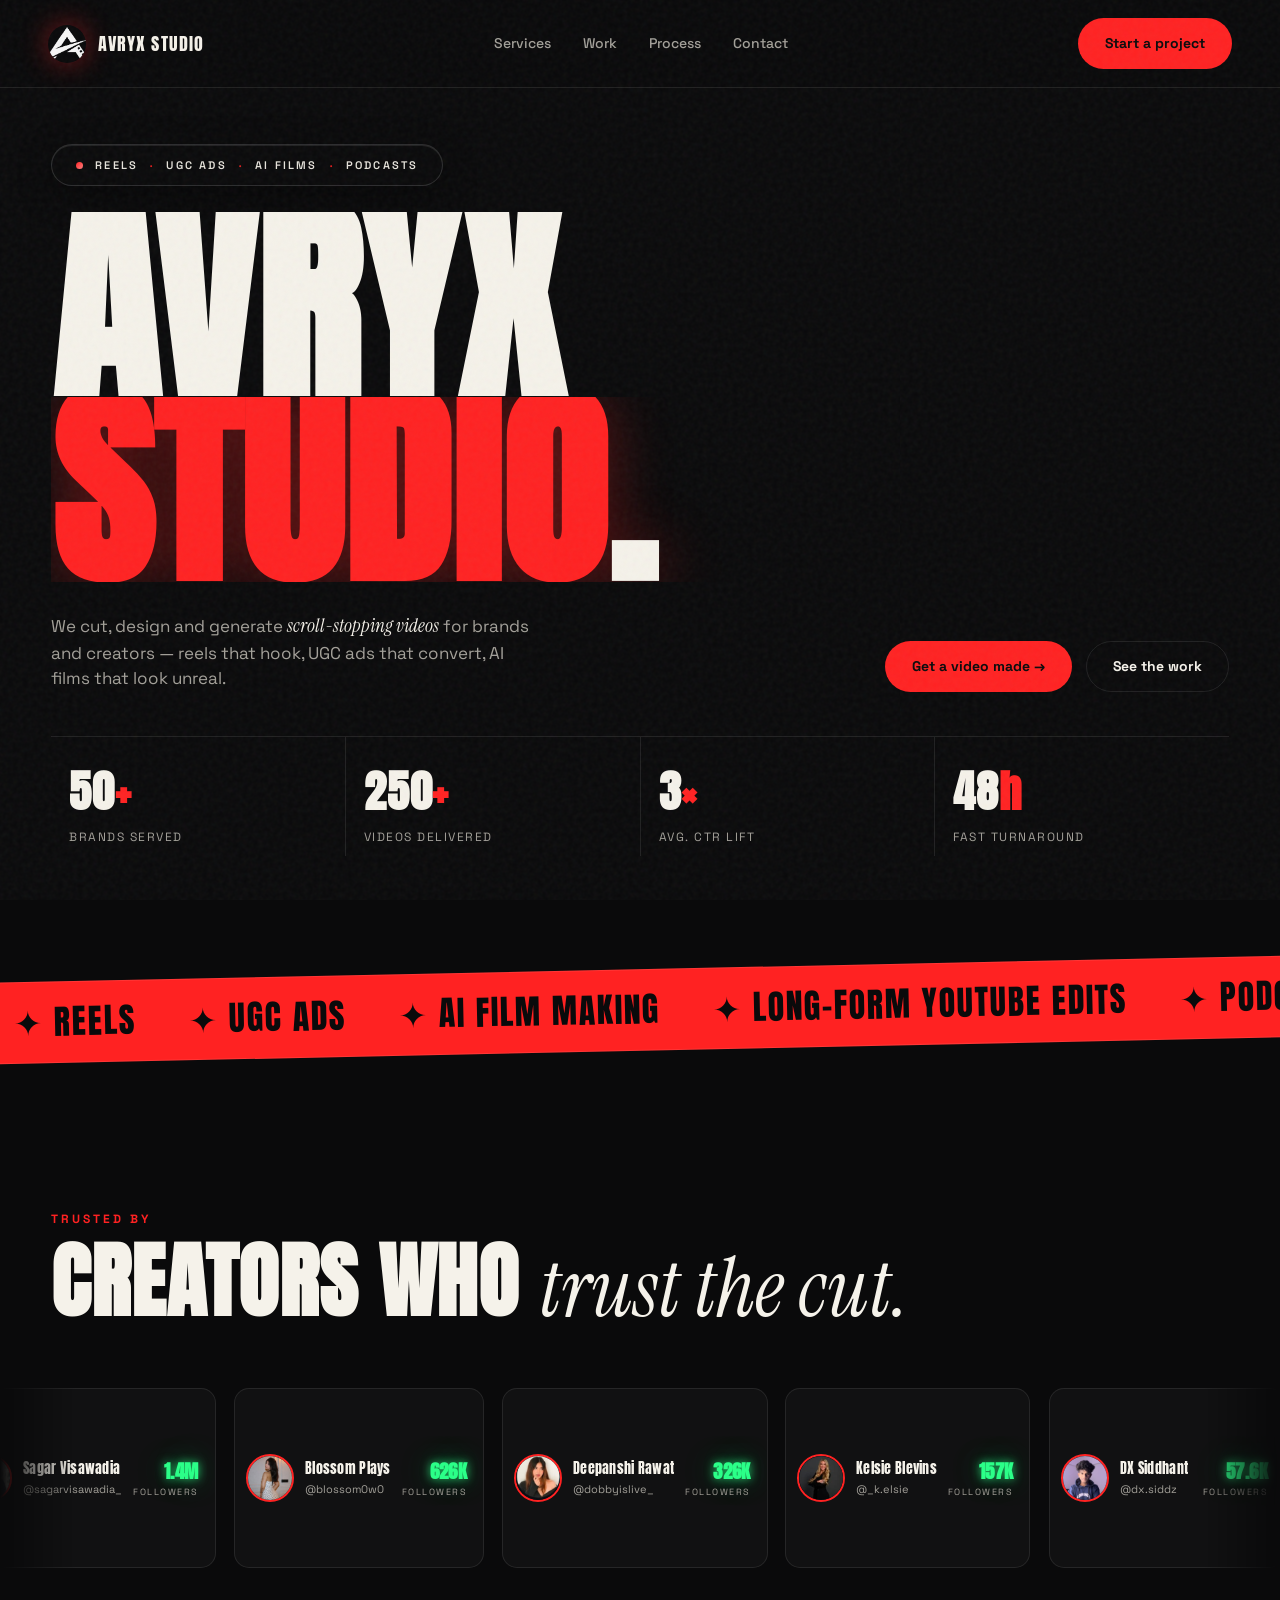
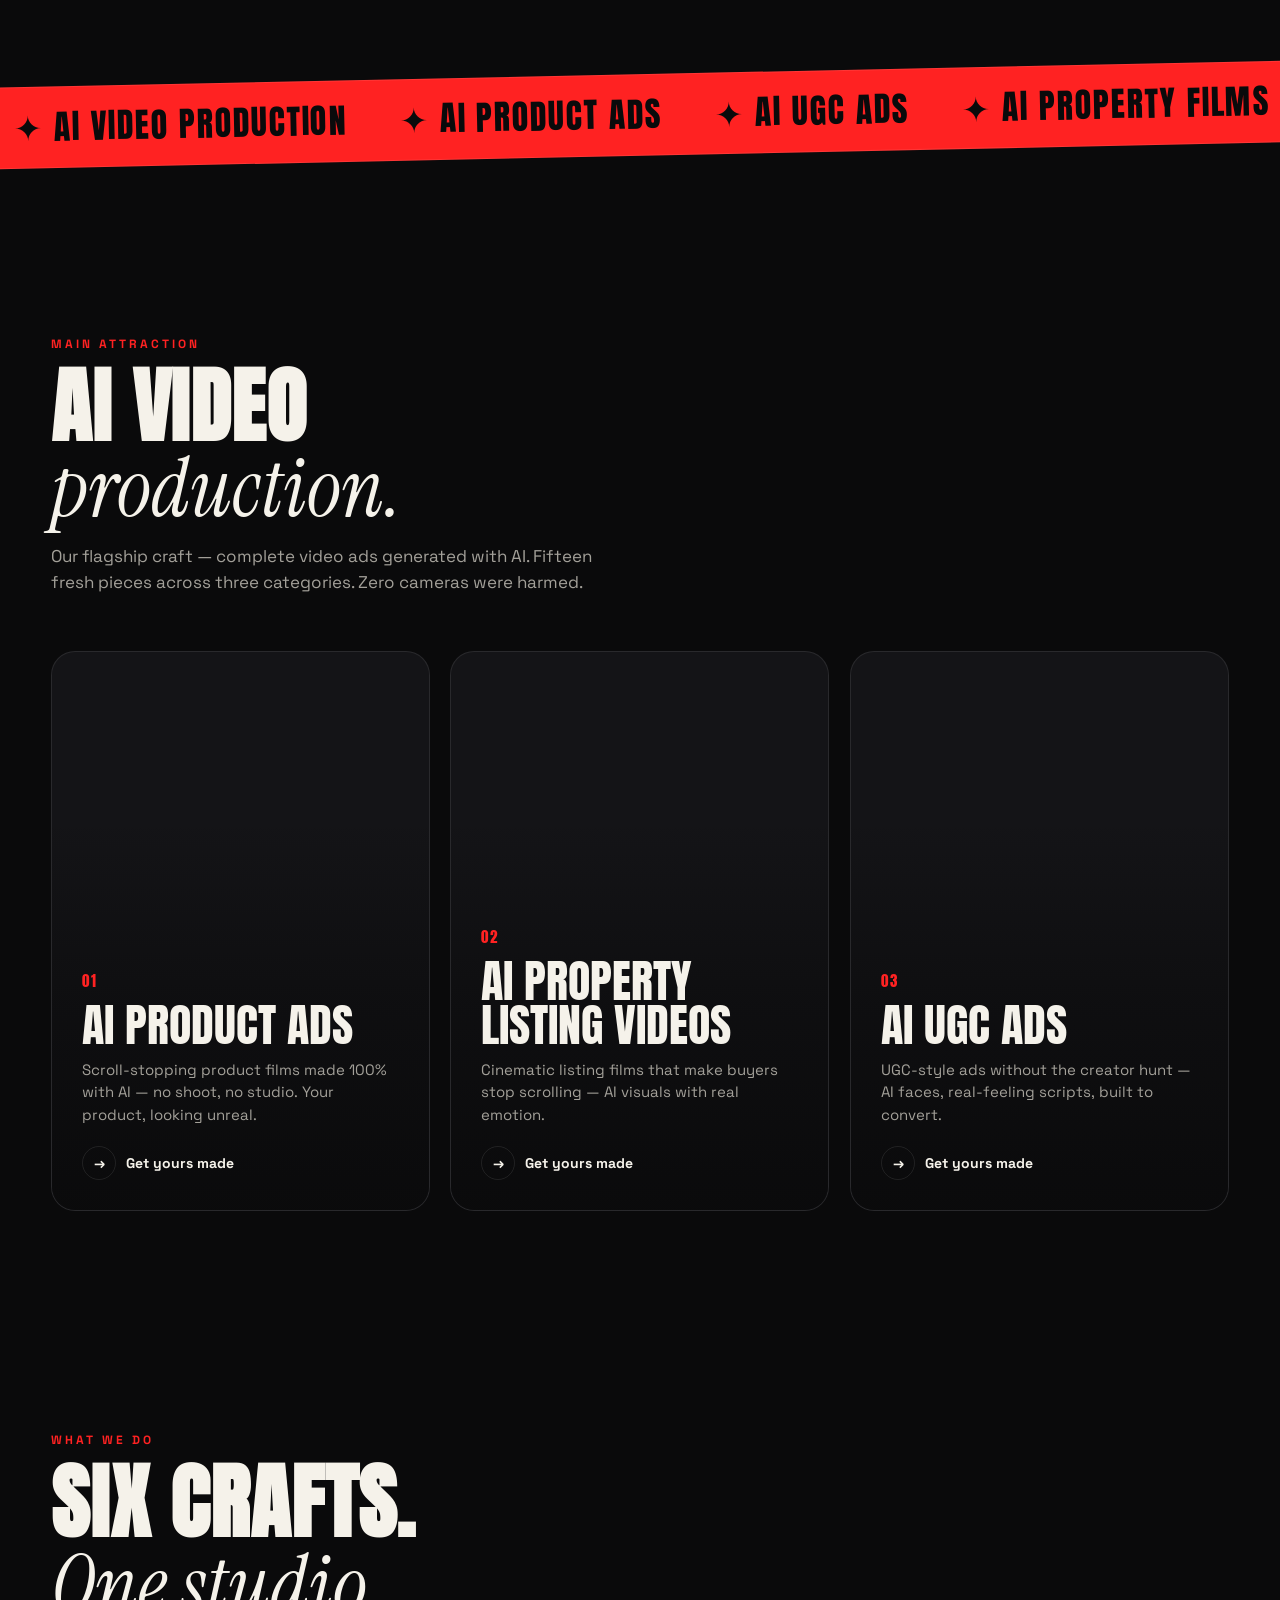
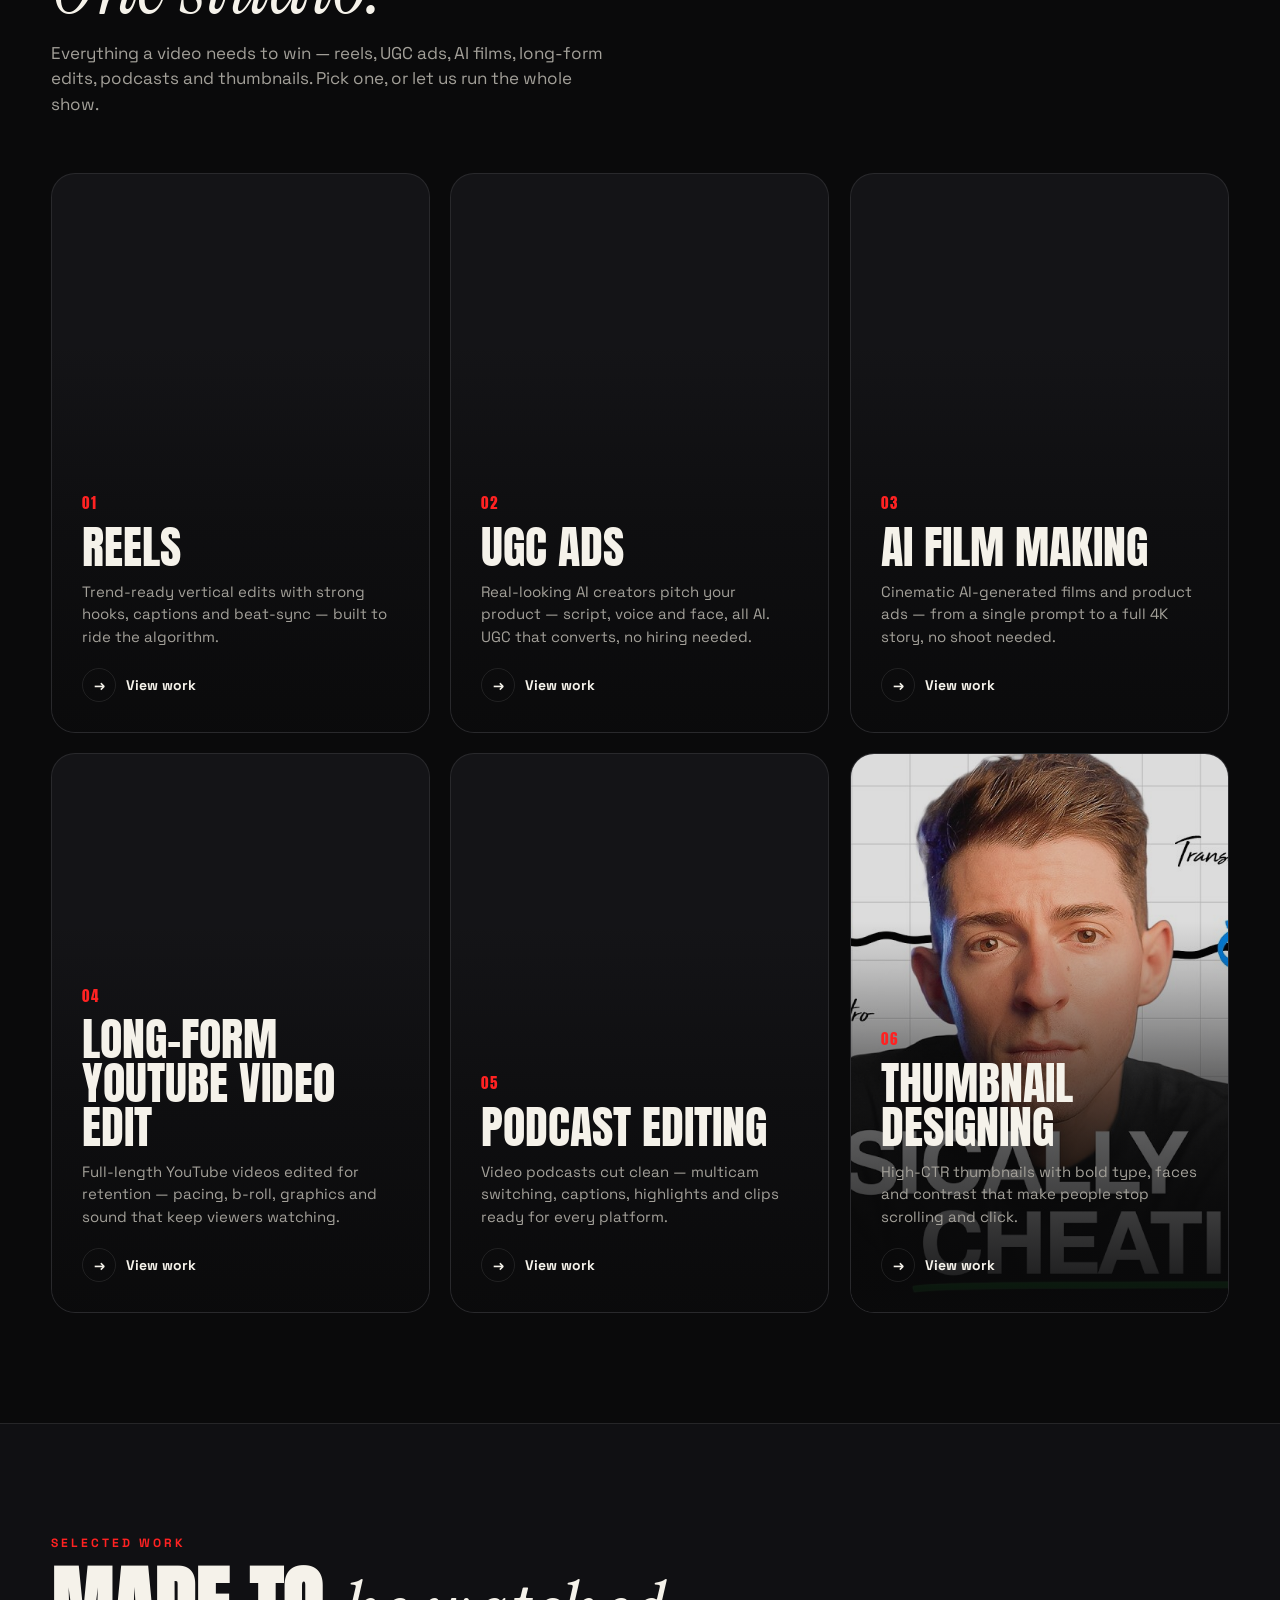
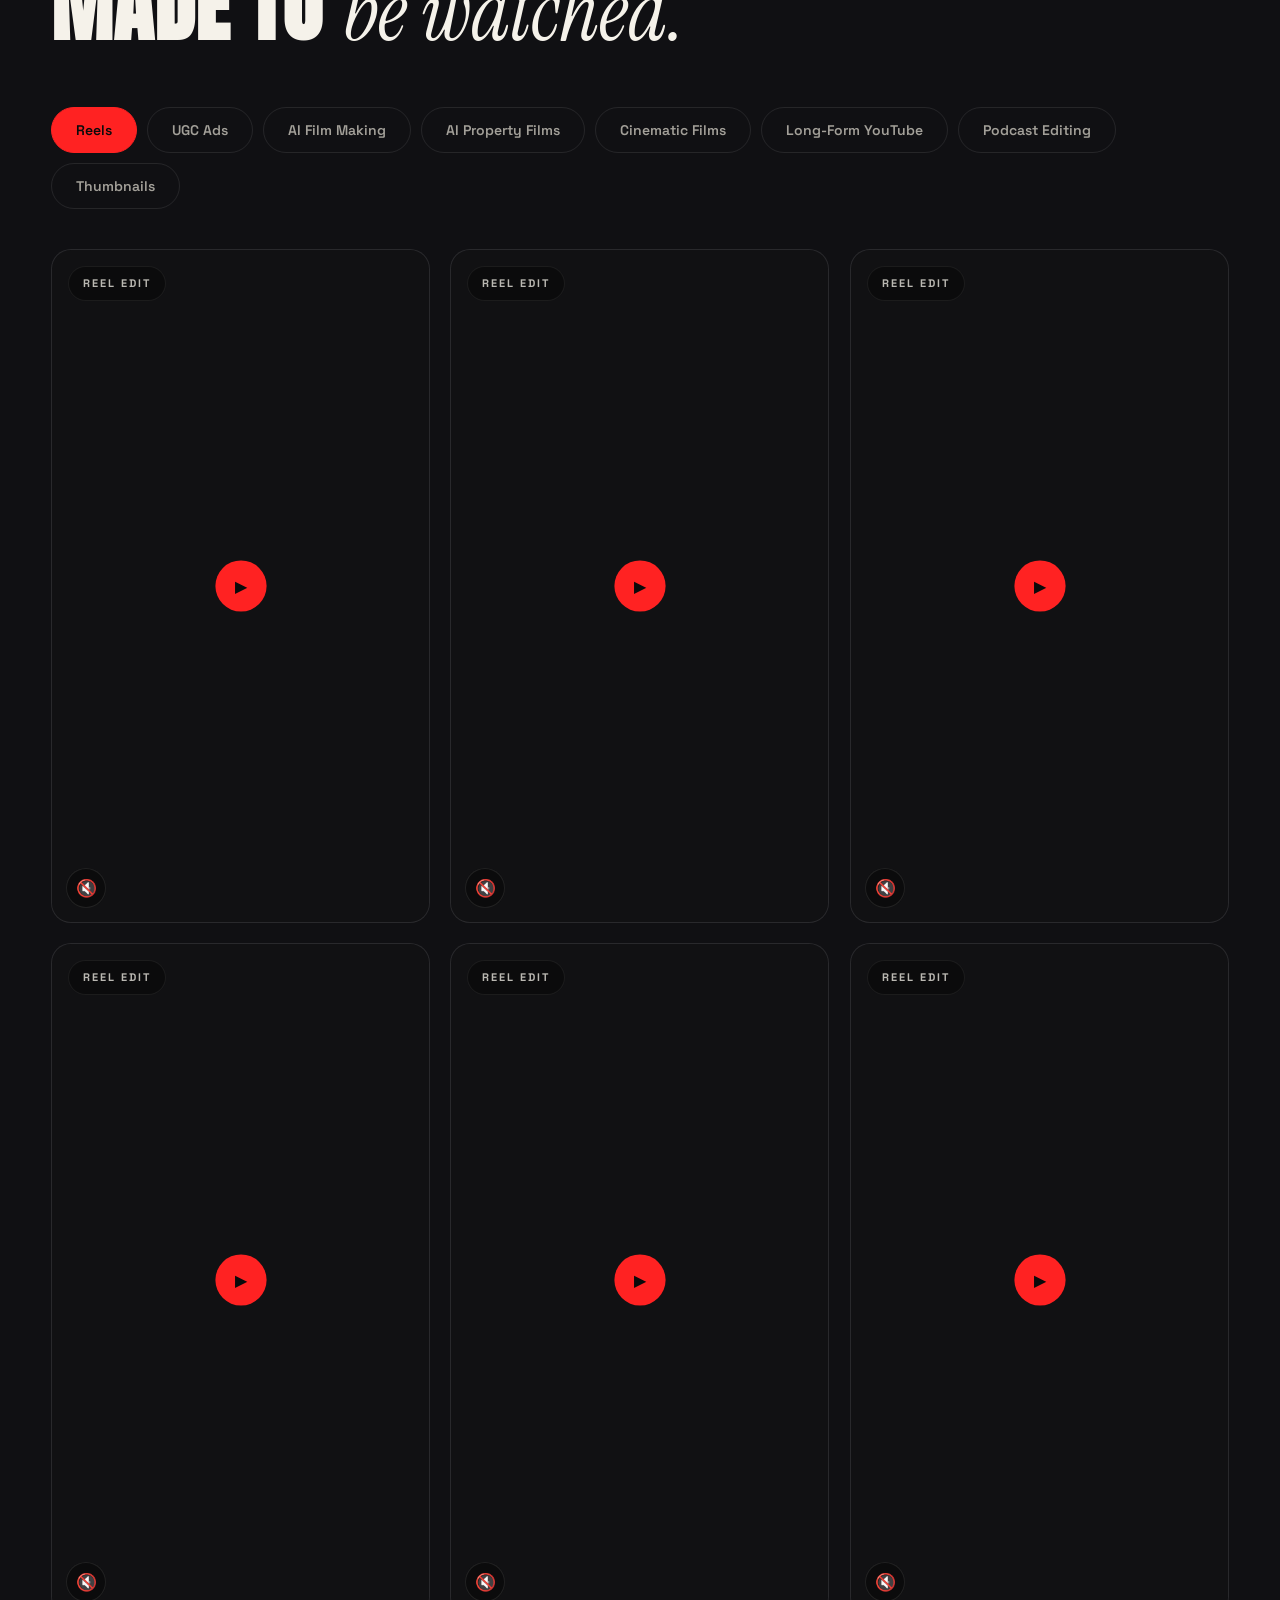
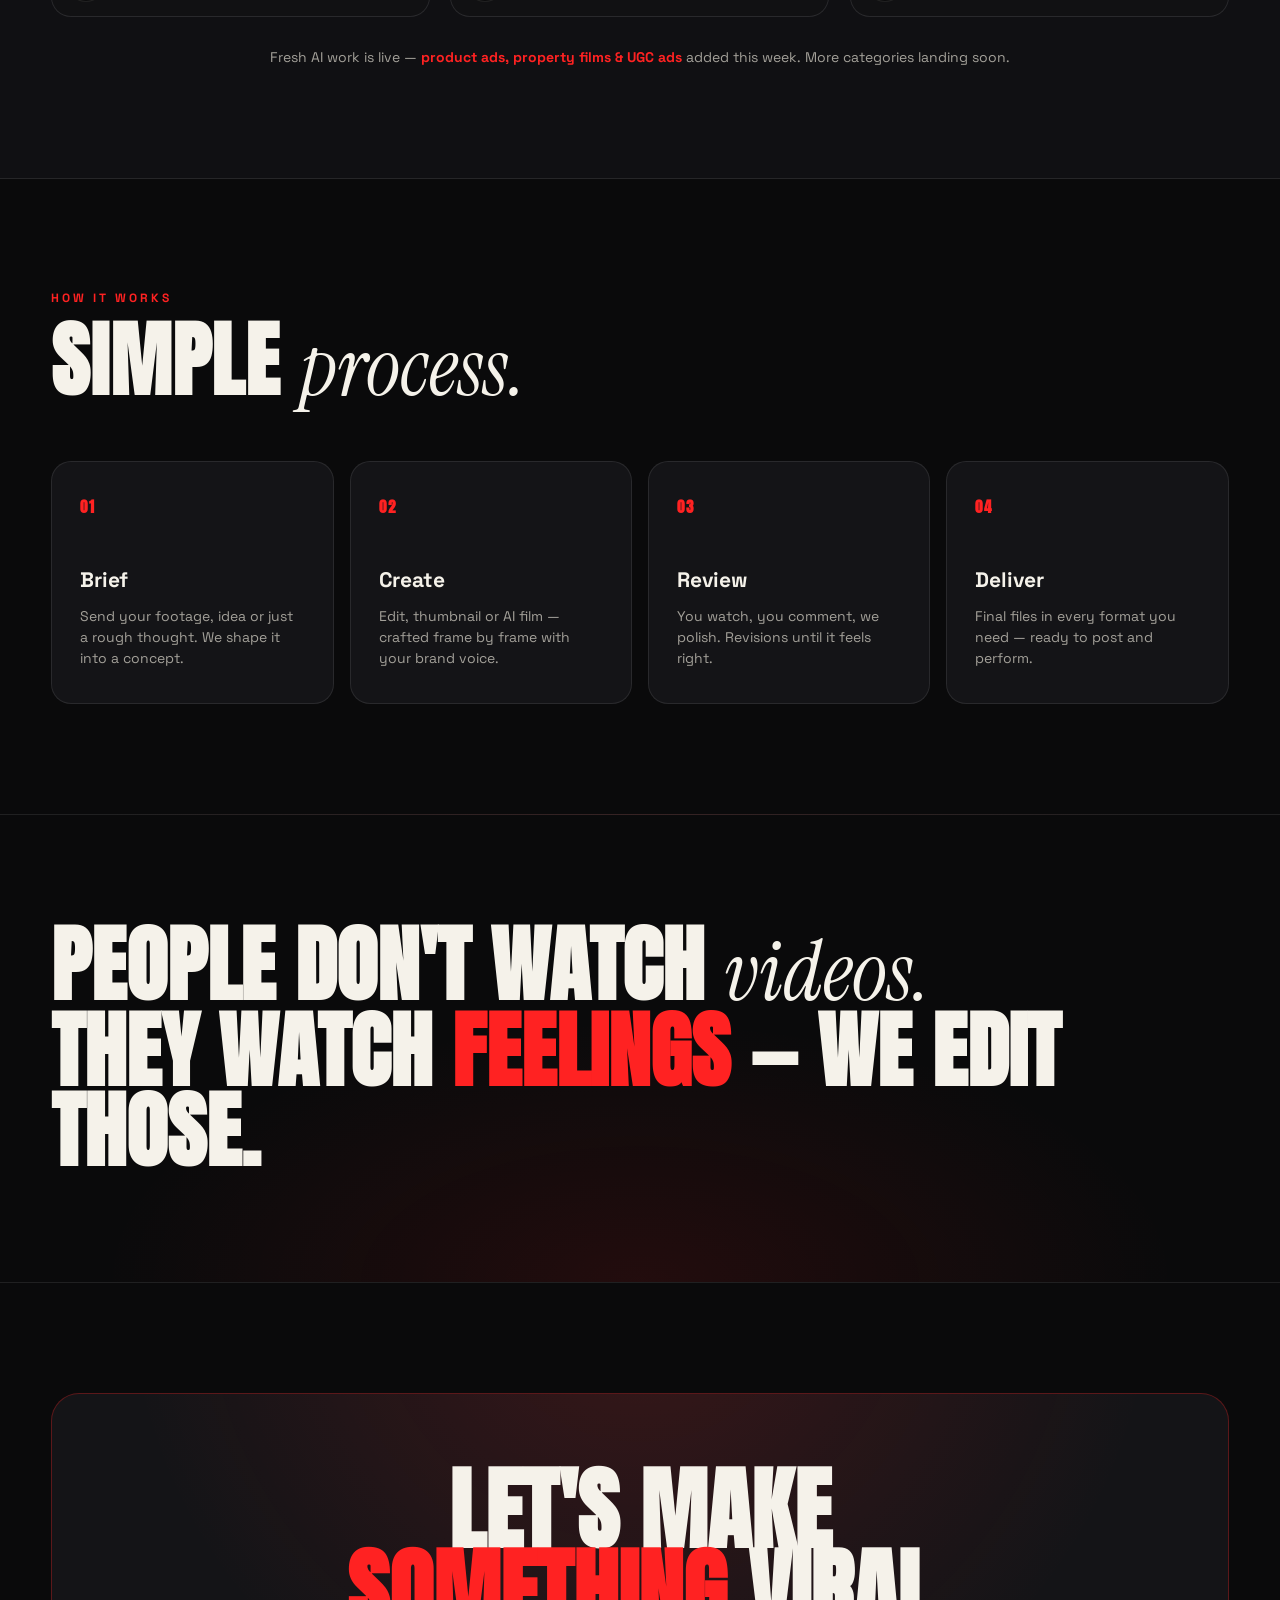
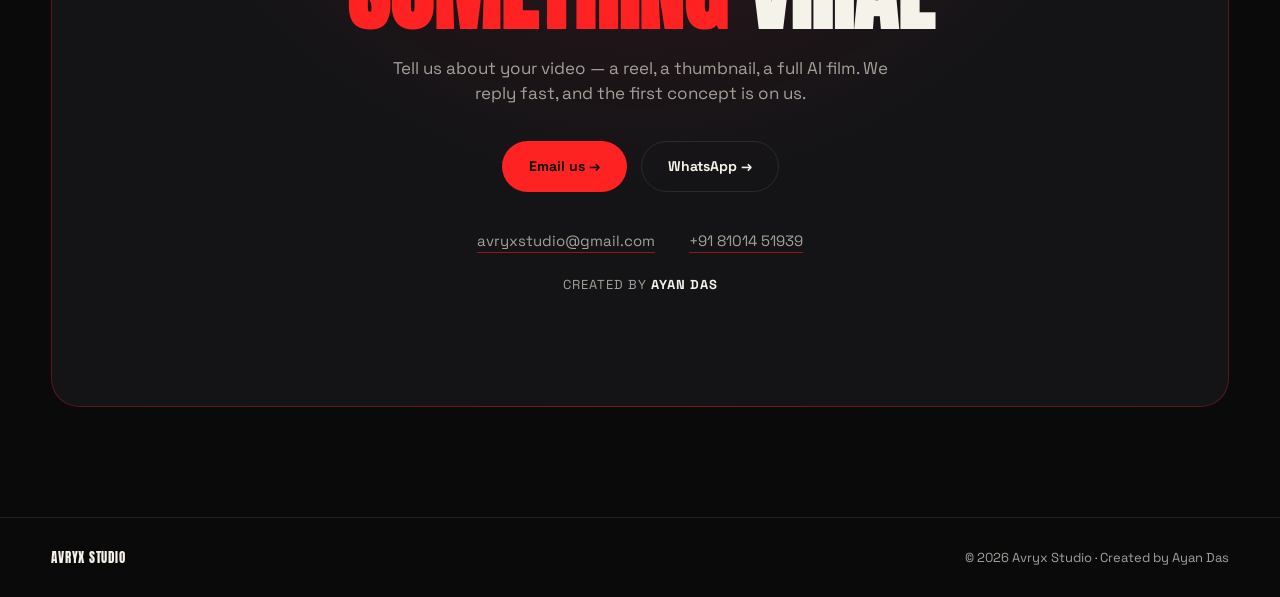
==== index.html @ 7a5a169d "3D Coverflow service cards (reversible)" ====
<!doctype html>
<html lang="en">
  <head>
    <meta charset="UTF-8" />
    <link rel="icon" type="image/png" href="logo.png" />
    <meta name="viewport" content="width=device-width, initial-scale=1.0" />
    <meta name="description" content="Avryx Studio — scroll-stopping video editing, high-CTR thumbnail design and cinematic AI filmmaking for brands and creators." />
    <title>Avryx Studio — Video Editing, Thumbnails & AI Films</title>
    <link rel="preconnect" href="https://fonts.googleapis.com" />
    <link rel="preconnect" href="https://fonts.gstatic.com" crossorigin />
    <link href="https://fonts.googleapis.com/css2?family=Anton&family=Instrument+Serif:ital@0;1&family=Space+Grotesk:wght@400;500;600;700&display=swap" rel="stylesheet" />
    <script type="module" crossorigin src="./assets/index-BJAaXyaM.js"></script>
    <link rel="stylesheet" crossorigin href="./assets/index-BLQlO_Hv.css">
  </head>
  <body>
    <div id="root"></div>
    <script src="./coverflow.js" defer></script>
  </body>
</html>
---- assets/index-BLQlO_Hv.css ----
:root{--bg:#0a0a0b;--bg2:#101013;--card:#141417;--line:#ffffff17;--text:#f5f2ea;--muted:#a3a099;--ember:#f22;--ember-soft:#ff222224;--font-display:"Anton",sans-serif;--font-serif:"Instrument Serif",serif;--font-body:"Space Grotesk",sans-serif}*{box-sizing:border-box;margin:0;padding:0}html{scroll-behavior:smooth}body{background:var(--bg);color:var(--text);font-family:var(--font-body);line-height:1.5;overflow-x:hidden}::selection{background:var(--ember);color:#0a0a0b}a{color:inherit;text-decoration:none}img,video{max-width:100%;display:block}.wrap{width:min(1280px,92%);margin:0 auto}body:after{content:"";pointer-events:none;z-index:200;opacity:.05;background-image:url("data:image/svg+xml,%3Csvg viewBox='0 0 200 200' xmlns='http://www.w3.org/2000/svg'%3E%3Cfilter id='n'%3E%3CfeTurbulence type='fractalNoise' baseFrequency='0.9' numOctaves='2'/%3E%3C/filter%3E%3Crect width='100%25' height='100%25' filter='url(%23n)'/%3E%3C/svg%3E");position:fixed;inset:0}.nav{z-index:100;-webkit-backdrop-filter:blur(18px);border-bottom:1px solid var(--line);background:#0a0a0b8c;justify-content:space-between;align-items:center;padding:18px min(4%,48px);display:flex;position:fixed;top:0;left:0;right:0}.brand{align-items:center;gap:12px;display:flex}.brand-mark{background:var(--ember);width:38px;height:38px;font-family:var(--font-display);color:#0a0a0b;border-radius:11px;place-items:center;font-size:22px;display:grid;box-shadow:0 0 28px #ff222273}.brand-name{font-family:var(--font-display);letter-spacing:.06em;font-size:18px}.brand-name span{color:var(--ember)}.nav-links{color:var(--muted);gap:32px;font-size:14px;font-weight:500;display:flex}.nav-links a{transition:color .25s;position:relative}.nav-links a:hover{color:var(--text)}.nav-links a:after{content:"";background:var(--ember);width:0;height:2px;transition:width .3s;position:absolute;bottom:-6px;left:0}.nav-links a:hover:after{width:100%}.btn{cursor:pointer;white-space:nowrap;border:1px solid #0000;border-radius:100px;align-items:center;gap:10px;padding:14px 26px;font-size:14px;font-weight:700;transition:transform .25s,box-shadow .25s,background .25s;display:inline-flex}.btn-solid{background:var(--ember);color:#0a0a0b}.btn-solid:hover{transform:translateY(-3px);box-shadow:0 14px 34px #f226}.btn-ghost{border-color:var(--line);color:var(--text)}.btn-ghost:hover{border-color:var(--ember);color:var(--ember);transform:translateY(-3px)}.hero{flex-direction:column;justify-content:flex-end;min-height:100svh;padding:120px 0 0;display:flex;position:relative;overflow:hidden}.hero-video{object-fit:cover;opacity:.5;filter:saturate(1.1)contrast(1.05);width:100%;height:100%;position:absolute;inset:0}.hero-shade{background:linear-gradient(180deg,#0a0a0b8c 0%,#0a0a0b40 40%,#0a0a0beb 88%,var(--bg) 100%);position:absolute;inset:0}.hero-inner{z-index:2;padding-bottom:44px;position:relative}.kicker{letter-spacing:2.2px;text-transform:uppercase;color:#f5f2eaf0;-webkit-backdrop-filter:blur(16px);background:#0c0c0e8c;border:1px solid #ffffff24;border-radius:100px;align-items:center;gap:12px;max-width:100%;margin-bottom:26px;padding:12px 24px;font-size:11px;font-weight:600;display:inline-flex;box-shadow:0 10px 34px #0006,inset 0 1px #ffffff17}.kicker .dot{background:linear-gradient(135deg,#f22,#ff8080);border-radius:50%;flex-shrink:0;width:7px;height:7px;animation:1.6s infinite pulse}.kicker i{color:var(--ember);opacity:.9;font-style:normal}@keyframes pulse{0%,to{box-shadow:0 0 #ff222280}50%{box-shadow:0 0 0 9px #f220}}.mega{font-family:var(--font-display);letter-spacing:.01em;text-transform:uppercase;line-height:.85}.mega .row{display:block;overflow:hidden}.mega .row span{animation:1s cubic-bezier(.2,.8,.2,1) both riseIn;display:inline-block}.mega .row:nth-child(2) span{animation-delay:.12s}.mega .row:nth-child(3) span{animation-delay:.24s}@keyframes riseIn{0%{transform:translateY(110%)rotate(2deg)}to{transform:translateY(0)rotate(0)}}.mega-avryx{font-size:clamp(88px,17vw,264px)}.mega-studio{color:var(--ember);-webkit-text-stroke:0;text-shadow:0 6px 60px #ff222259;font-size:clamp(88px,17vw,264px)}.mega-studio .fill{color:var(--text);-webkit-text-stroke:0}.hero-sub{flex-wrap:wrap;justify-content:space-between;align-items:flex-end;gap:26px;margin-top:30px;display:flex}.hero-sub p{max-width:480px;color:var(--muted);font-size:17px}.hero-sub p em{font-family:var(--font-serif);color:var(--text);font-size:19px;font-style:italic}.hero-cta{flex-wrap:wrap;gap:14px;display:flex}.hero-stats{border-top:1px solid var(--line);gap:0;margin-top:44px;display:flex}.hstat{border-right:1px solid var(--line);flex:1;padding:22px 18px 8px}.hstat:last-child{border-right:0}.hstat b{font-family:var(--font-display);letter-spacing:.02em;font-size:clamp(26px,3.4vw,44px);display:block}.hstat b i{color:var(--ember);font-style:normal}.hstat span{color:var(--muted);text-transform:uppercase;letter-spacing:1.5px;font-size:12px}.marquee{border-top:1px solid var(--line);border-bottom:1px solid var(--line);background:var(--ember);margin:70px 0;overflow:hidden;transform:rotate(-1.2deg)scale(1.02)}.marquee-track{gap:0;width:max-content;padding:14px 0;animation:22s linear infinite scrollX;display:flex}.marquee-track span{font-family:var(--font-display);color:#0a0a0b;letter-spacing:.05em;white-space:nowrap;text-transform:uppercase;padding:0 26px;font-size:clamp(20px,2.6vw,34px)}@keyframes scrollX{to{transform:translate(-50%)}}section{padding:110px 0}.sec-head{margin-bottom:56px}.sec-tag{letter-spacing:3px;text-transform:uppercase;color:var(--ember);margin-bottom:16px;font-size:12px;font-weight:700;display:block}.sec-title{font-family:var(--font-display);text-transform:uppercase;letter-spacing:.01em;font-size:clamp(44px,6.4vw,96px);line-height:.92}.sec-title .serif{font-family:var(--font-serif);text-transform:none;letter-spacing:0;font-style:italic;font-weight:400}.sec-desc{color:var(--muted);max-width:560px;margin-top:18px;font-size:17px}.reveal{opacity:0;transition:opacity .9s cubic-bezier(.2,.8,.2,1),transform .9s cubic-bezier(.2,.8,.2,1);transform:translateY(56px)}.reveal.in{opacity:1;transform:none}.reveal-d1{transition-delay:.1s}.reveal-d2{transition-delay:.2s}.reveal-d3{transition-delay:.3s}.cats{grid-template-columns:repeat(3,1fr);gap:20px;display:grid}.cat{background:var(--card);border:1px solid var(--line);cursor:pointer;min-height:560px;transform-style:preserve-3d;will-change:transform;border-radius:24px;flex-direction:column;justify-content:flex-end;transition:transform .5s cubic-bezier(.2,.8,.2,1),box-shadow .5s,border-color .5s;display:flex;position:relative;overflow:hidden}.cat:hover{border-color:#ff222280;box-shadow:0 34px 80px #0000008c}.cat-bg{position:absolute;inset:0;overflow:hidden}.cat-bg video{object-fit:cover;opacity:0;width:100%;height:100%;transition:opacity .6s,transform 1.4s cubic-bezier(.2,.8,.2,1);transform:scale(1.12)}.cat:hover .cat-bg video{opacity:.85;transform:scale(1)}.cat-art{transition:opacity .5s,transform .8s;position:absolute;inset:0}.cat:hover .cat-art{opacity:0;transform:scale(1.06)}.art-edit{background:radial-gradient(circle at 30% 20%,#ff222259,#0000 55%),repeating-linear-gradient(-45deg,#0000 0 34px,#ffffff0d 34px 36px),linear-gradient(160deg,#1b1b1f,#0d0d0f)}.art-edit:before{content:"REC";letter-spacing:2px;color:#ff5c5c;border:1px solid #ff5c5c80;border-radius:100px;padding:8px 14px;font-size:11px;font-weight:700;animation:1.4s infinite blink;position:absolute;top:26px;right:26px}@keyframes blink{50%{opacity:.25}}.art-edit:after{content:"";background:linear-gradient(90deg,var(--ember) 0 30%,#ffffff26 30% 100%);height:2px;position:absolute;bottom:120px;left:0;right:0}.art-thumb{background:radial-gradient(circle at 70% 80%,#ff22224d,#0000 55%),linear-gradient(200deg,#232326,#101012)}.art-thumb .mock{border:1px solid var(--line);background:linear-gradient(135deg,#2a2a30,#141416);border-radius:16px;padding:26px 22px;position:absolute;inset:34px 30px auto;overflow:hidden;transform:rotate(-2deg);box-shadow:0 20px 50px #00000080}.art-thumb .mock b{font-family:var(--font-display);text-transform:uppercase;font-size:30px;line-height:1;display:block}.art-thumb .mock b i{color:var(--ember);font-style:normal}.art-thumb .mock .ctr{letter-spacing:2px;color:var(--muted);margin-top:14px;font-size:11px}.art-thumb .mock .bar{background:#ffffff1a;border-radius:99px;height:8px;margin-top:8px;overflow:hidden}.art-thumb .mock .bar i{background:linear-gradient(90deg,var(--ember),#ff8080);border-radius:99px;width:0;height:100%;animation:3s ease-in-out infinite ctr;display:block}@keyframes ctr{0%{width:8%}55%{width:92%}to{width:8%}}.art-ai{background:radial-gradient(circle at 50% 30%,#ff222252,#0000 60%),linear-gradient(#16161a,#0b0b0d)}.art-ai .prompt{color:var(--muted);border:1px solid var(--line);background:#0a0a0bb3;border-radius:14px;padding:16px 18px;font-size:14px;position:absolute;top:44px;left:30px;right:30px}.art-ai .prompt .cursor{background:var(--ember);vertical-align:-3px;width:9px;height:18px;animation:.9s infinite blink;display:inline-block}.art-ai .frames{gap:10px;display:flex;position:absolute;bottom:150px;left:30px;right:30px}.art-ai .frames i{border:1px solid var(--line);background:linear-gradient(135deg,#2b2b31,#17171a);border-radius:10px;flex:1;height:74px;animation:2.6s ease-in-out infinite framePulse}.art-ai .frames i:nth-child(2){animation-delay:.35s}.art-ai .frames i:nth-child(3){animation-delay:.7s}@keyframes framePulse{0%,to{opacity:.35;transform:scaleY(.92)}50%{opacity:1;border-color:#ff222280;transform:scaleY(1)}}.cat-shade{background:linear-gradient(#0000 30%,#0a0a0b8c 62%,#0a0a0bf5 100%);position:absolute;inset:0}.cat-body{z-index:2;padding:32px 30px 30px;position:relative;transform:translateZ(40px)}.cat-num{font-family:var(--font-display);color:var(--ember);letter-spacing:2px;font-size:15px}.cat-title{font-family:var(--font-display);text-transform:uppercase;margin:10px 0 12px;font-size:clamp(38px,3.6vw,54px);line-height:.95}.cat-desc{color:var(--muted);max-width:340px;font-size:15px}.cat-link{color:var(--text);align-items:center;gap:10px;margin-top:20px;font-size:14px;font-weight:700;display:inline-flex}.cat-link .arr{border:1px solid var(--line);border-radius:50%;place-items:center;width:34px;height:34px;transition:all .35s;display:grid}.cat:hover .cat-link .arr{background:var(--ember);border-color:var(--ember);color:#0a0a0b;transform:rotate(-45deg)}.cat-glow{pointer-events:none;opacity:0;-webkit-mask-composite:xor;background:linear-gradient(135deg,#ff2222b3,#0000 40% 60%,#ff222259);border-radius:26px;padding:2px;transition:opacity .5s;position:absolute;inset:-2px;-webkit-mask-image:linear-gradient(#fff 0 0),linear-gradient(#fff 0 0);-webkit-mask-position:0 0,0 0;-webkit-mask-size:auto,auto;-webkit-mask-repeat:repeat,repeat;-webkit-mask-clip:content-box,border-box;-webkit-mask-origin:content-box,border-box;-webkit-mask-composite:xor;mask-composite:exclude;-webkit-mask-source-type:auto,auto;mask-mode:match-source,match-source}.cat:hover .cat-glow{opacity:1}.art-longform{background:radial-gradient(circle at 30% 25%,#ff22224d,#0000 55%),linear-gradient(160deg,#1a1a1f,#0c0c0e)}.art-longform .player{aspect-ratio:16/8.2;border:1px solid var(--line);background:linear-gradient(135deg,#232329,#131316);border-radius:16px;position:absolute;top:52px;left:30px;right:30px;overflow:hidden;box-shadow:0 24px 60px #00000080}.art-longform .clips{gap:5px;display:flex;position:absolute;inset:16px 14px}.art-longform .clips i{background:linear-gradient(#34343c,#1e1e24);border:1px solid #ffffff0f;border-radius:4px;flex:1}.art-longform .clips i:nth-child(odd){background:linear-gradient(#ff22228c,#ff222224);border-color:#ff222240}.art-longform .playhead{background:var(--ember);width:2px;box-shadow:0 0 14px var(--ember);animation:4.5s linear infinite playhead;position:absolute;top:8px;bottom:8px}@keyframes playhead{0%{left:14px}to{left:calc(100% - 16px)}}.art-longform .badge{letter-spacing:2px;color:#0a0a0b;background:var(--ember);border-radius:8px;padding:6px 12px;font-size:10px;font-weight:700;position:absolute;top:20px;right:22px}.art-podcast{background:radial-gradient(circle at 50% 20%,#ff22224d,#0000 55%),linear-gradient(#17171b,#0c0c0e)}.art-podcast .mic{background:radial-gradient(circle at 35% 30%,#3d3d46,#17171b);border:1px solid #ff222273;border-radius:50%;place-items:center;width:88px;height:88px;display:grid;position:absolute;top:46px;left:50%;transform:translate(-50%);box-shadow:0 18px 44px #00000080}.art-podcast .mic span{background:linear-gradient(#54545e,#2a2a31);border:1px solid #ffffff29;border-radius:14px;width:26px;height:42px;display:block;position:relative}.art-podcast .mic span:before{content:"";background:#ffffff40;height:2px;position:absolute;top:9px;left:5px;right:5px;box-shadow:0 8px #ffffff40,0 16px #ffffff40}.art-podcast .mic span:after{content:"";background:#ffffff40;width:2px;height:12px;position:absolute;top:100%;left:50%;transform:translate(-50%)}.art-podcast .mic:after{content:"";border:1px solid #f226;border-radius:50%;animation:2.2s ease-out infinite micRing;position:absolute;inset:-9px}@keyframes micRing{0%{opacity:1;transform:scale(.85)}to{opacity:0;transform:scale(1.3)}}.art-podcast .wave{align-items:center;gap:6px;height:64px;display:flex;position:absolute;bottom:168px;left:44px;right:44px}.art-podcast .wave i{background:linear-gradient(#ff2222f2,#ffb01c73);border-radius:99px;flex:1;height:100%;animation:1.15s ease-in-out infinite wave;transform:scaleY(.2)}.art-podcast .wave i:nth-child(2n){animation-delay:.15s}.art-podcast .wave i:nth-child(3n){animation-delay:.3s}.art-podcast .wave i:nth-child(4n){animation-delay:.45s}.art-podcast .wave i:nth-child(5n){animation-delay:.6s}@keyframes wave{0%,to{transform:scaleY(.18)}50%{transform:scaleY(1)}}.art-aiugc{background:radial-gradient(circle at 50% 20%,#ff22224d,#0000 55%),linear-gradient(#17171b,#0c0c0e)}.art-aiugc .phone{border:1px solid var(--line);background:linear-gradient(160deg,#26262c,#141417);border-radius:26px;width:148px;height:250px;position:absolute;top:36px;left:50%;overflow:hidden;transform:translate(-50%)rotate(3deg);box-shadow:0 24px 60px #0000008c}.art-aiugc .phone .face{background:radial-gradient(circle at 35% 30%,#3a3a42,#1b1b1f);border:1px solid #f226;border-radius:50%;width:64px;height:64px;position:absolute;top:26px;left:50%;transform:translate(-50%)}.art-aiugc .phone .cap{background:#ffffff1f;border-radius:99px;height:10px;position:absolute;left:22px;right:22px}.art-aiugc .phone .cap.c1{animation:2.4s ease-in-out infinite capW;top:120px}.art-aiugc .phone .cap.c2{animation:2.4s ease-in-out .3s infinite capW;top:140px}.art-aiugc .phone .cap.c3{animation:2.4s ease-in-out .6s infinite capW;top:160px}.art-aiugc .phone .cap.hot{background:linear-gradient(90deg,var(--ember),#ff8080)}@keyframes capW{0%,to{transform-origin:0;transform:scaleX(.55)}50%{transform-origin:0;transform:scaleX(1)}}.art-aiugc .phone .shop{text-align:center;letter-spacing:2px;color:#0a0a0b;background:var(--ember);border-radius:99px;padding:9px 0;font-size:10px;font-weight:700;animation:2s infinite blink;position:absolute;bottom:22px;left:22px;right:22px}.art-reels{background:radial-gradient(circle at 20% 80%,#ff222247,#0000 55%),linear-gradient(200deg,#191920,#0d0d0f)}.art-reels .feed{gap:12px;display:flex;position:absolute;inset:44px 34px 150px}.art-reels .feed i{border:1px solid var(--line);background:linear-gradient(170deg,#2b2b32,#161619);border-radius:14px;flex:1;position:relative;overflow:hidden}.art-reels .feed i:first-child{animation:3s ease-in-out infinite feedBob}.art-reels .feed i:nth-child(2){animation:3s ease-in-out .4s infinite feedBob2}.art-reels .feed i:nth-child(3){animation:3s ease-in-out .8s infinite feedBob}.art-reels .feed i:after{content:"▶";color:#ff2222d9;place-items:center;font-size:20px;display:grid;position:absolute;inset:0}@keyframes feedBob{0%,to{transform:translateY(0)}50%{transform:translateY(-12px)}}@keyframes feedBob2{0%,to{transform:translateY(14px)}50%{transform:translateY(2px)}}.art-product{background:radial-gradient(circle at 70% 25%,#ff222252,#0000 55%),linear-gradient(#18181d,#0c0c0e)}.art-product .box{border:1px solid var(--line);background:linear-gradient(135deg,#2e2e36,#17171b);border-radius:22px;width:168px;height:168px;position:absolute;top:52px;left:50%;overflow:hidden;transform:translate(-50%)rotate(-4deg);box-shadow:0 24px 60px #00000080}.art-product .box:before{content:"NEW DROP";text-align:center;font-family:var(--font-display);letter-spacing:.04em;color:var(--text);font-size:22px;position:absolute;top:18px;left:0;right:0}.art-product .box:after{content:"";background:linear-gradient(105deg,#0000,#ffffff47,#0000);width:46px;animation:2.8s ease-in-out infinite shine;position:absolute;top:-20%;bottom:-20%;left:-70px;transform:skew(-18deg)}@keyframes shine{0%{left:-70px}55%,to{left:230px}}.art-product .price{font-family:var(--font-display);color:var(--ember);letter-spacing:.06em;white-space:nowrap;border:1px dashed #ff222280;border-radius:12px;padding:8px 18px;font-size:20px;position:absolute;top:244px;left:50%;transform:translate(-50%)}.work-sec{background:var(--bg2);border-top:1px solid var(--line);border-bottom:1px solid var(--line)}.tabs{flex-wrap:wrap;gap:10px;margin-bottom:40px;display:flex}.tab{border:1px solid var(--line);color:var(--muted);font-family:var(--font-body);cursor:pointer;background:0 0;border-radius:100px;padding:13px 24px;font-size:14px;font-weight:600;transition:all .3s}.tab:hover{color:var(--text);border-color:#ffffff40}.tab.active{background:var(--ember);border-color:var(--ember);color:#0a0a0b}.work-grid{grid-template-columns:repeat(3,1fr);gap:20px;display:grid}.wcard{background:var(--card);border:1px solid var(--line);aspect-ratio:16/10;border-radius:20px;transition:transform .5s cubic-bezier(.2,.8,.2,1),box-shadow .5s;animation:.6s cubic-bezier(.2,.8,.2,1) both cardIn;position:relative;overflow:hidden}.wcard:nth-child(2){animation-delay:80ms}.wcard:nth-child(3){animation-delay:.16s}@keyframes cardIn{0%{opacity:0;transform:translateY(34px)scale(.97)}to{opacity:1;transform:none}}.wcard:hover{transform:translateY(-10px)scale(1.015);box-shadow:0 26px 60px #00000080}.wcard video{object-fit:cover;width:100%;height:100%}.wcard .wtag{letter-spacing:2px;text-transform:uppercase;-webkit-backdrop-filter:blur(8px);backdrop-filter:blur(8px);border:1px solid var(--line);background:#0a0a0bb8;border-radius:100px;padding:8px 14px;font-size:11px;font-weight:700;position:absolute;top:16px;left:16px}.wcard .wplay{opacity:0;background:#0a0a0b40;place-items:center;transition:all .35s;display:grid;position:absolute;inset:0}.wcard:hover .wplay{opacity:1}.wcard .wplay i{background:var(--ember);color:#0a0a0b;border-radius:50%;place-items:center;width:64px;height:64px;font-size:20px;font-style:normal;transition:all .35s;display:grid;transform:scale(.8)}.wcard:hover .wplay i{transform:scale(1)}.tcard{border:1px solid var(--line);aspect-ratio:16/10;background:linear-gradient(135deg,#222227,#121214);border-radius:20px;align-items:center;padding:34px;transition:transform .5s cubic-bezier(.2,.8,.2,1),box-shadow .5s;animation:.6s both cardIn;display:flex;position:relative;overflow:hidden}.tcard:nth-child(2){animation-delay:80ms}.tcard:nth-child(3){animation-delay:.16s}.tcard:hover{transform:translateY(-10px)rotate(-.6deg);box-shadow:0 26px 60px #00000080}.tcard h4{font-family:var(--font-display);text-transform:uppercase;font-size:clamp(28px,3vw,44px);line-height:1}.tcard h4 i{color:var(--ember);font-style:normal}.tcard .tnum{font-family:var(--font-display);color:#ffffff29;font-size:30px;position:absolute;top:18px;right:22px}.work-note{color:var(--muted);text-align:center;margin-top:30px;font-size:14px}.work-note b{color:var(--ember)}.steps{grid-template-columns:repeat(4,1fr);gap:16px;display:grid}.step{border:1px solid var(--line);background:var(--card);border-radius:20px;padding:34px 28px;transition:all .4s;position:relative;overflow:hidden}.step:hover{border-color:#ff222280;transform:translateY(-8px)}.step:before{content:"";background:linear-gradient(90deg,var(--ember),transparent);transform-origin:0;height:3px;transition:transform .5s;position:absolute;top:0;left:0;right:0;transform:scaleX(0)}.step:hover:before{transform:scaleX(1)}.step b{font-family:var(--font-display);color:var(--ember);letter-spacing:2px;font-size:15px}.step h3{letter-spacing:-.01em;margin:44px 0 10px;font-size:21px}.step p{color:var(--muted);font-size:14px}.statement{border-top:1px solid var(--line);border-bottom:1px solid var(--line);background:radial-gradient(60% 80% at 50% 100%,#ff22221a,#0000 70%)}.statement h2{font-family:var(--font-display);text-transform:uppercase;max-width:1100px;font-size:clamp(40px,6.6vw,104px);line-height:.95}.statement h2 .serif{font-family:var(--font-serif);text-transform:none;font-style:italic;font-weight:400}.statement h2 .ember{color:var(--ember)}.cta-box{text-align:center;background:radial-gradient(circle at 50% -20%,#ff222229,transparent 55%),var(--card);border:1px solid #ff22224d;border-radius:28px;padding:clamp(44px,6vw,90px);position:relative;overflow:hidden}.cta-box h2{font-family:var(--font-display);text-transform:uppercase;font-size:clamp(46px,7vw,110px);line-height:.9}.cta-box h2 .stroke{color:var(--ember);-webkit-text-stroke:0}.cta-box p{color:var(--muted);max-width:520px;margin:24px auto 34px;font-size:17px}.cta-row{flex-wrap:wrap;justify-content:center;gap:14px;display:flex}.contact-lines{color:var(--muted);flex-wrap:wrap;justify-content:center;gap:34px;margin-top:38px;font-size:15px;display:flex}.contact-lines a{border-bottom:1px solid #ff222280;transition:all .25s}.contact-lines a:hover{color:var(--ember)}footer{border-top:1px solid var(--line);color:var(--muted);flex-wrap:wrap;justify-content:space-between;gap:16px;padding:30px 0;font-size:13px;display:flex}footer .fbrand{font-family:var(--font-display);letter-spacing:.06em;color:var(--text)}footer .fbrand span{color:var(--ember)}@media (width<=1024px){.cats{grid-template-columns:1fr;max-width:640px;margin:0 auto}.cat{min-height:480px}.steps,.work-grid{grid-template-columns:1fr 1fr}}@media (width<=680px){.nav-links{display:none}.nav{padding:14px min(4%,20px)}.brand-mark{border-radius:10px;width:32px;height:32px;font-size:18px}.mega-avryx,.mega-studio{font-size:clamp(58px,19vw,88px)}.sec-title{font-size:clamp(30px,9vw,44px)}.sec-desc{font-size:15px}.cat-title{font-size:30px}.cat-desc{font-size:14px}.statement h2{font-size:clamp(28px,8.5vw,40px)}.cta-box h2{font-size:clamp(32px,10vw,46px)}.cta-box p{font-size:15px}.tcard h4,.hstat b{font-size:24px}.btn{padding:12px 20px;font-size:14px}section{padding:76px 0}.work-grid,.steps{grid-template-columns:1fr}.hero-stats{flex-wrap:wrap}.hstat{flex:40%}.hstat:nth-child(2){border-right:0}.mega-studio{-webkit-text-stroke:0}.kicker{letter-spacing:1.5px;text-align:center;flex-wrap:wrap;justify-content:center;row-gap:6px;padding:10px 18px;font-size:10px}}.trusted-sec{padding:90px 0 30px;overflow:hidden}.trusted-marquee{cursor:grab;scrollbar-width:none;-ms-overflow-style:none;touch-action:pan-x pan-y;margin-top:44px;overflow-x:auto;-webkit-mask-image:linear-gradient(90deg,#0000,#000 6% 94%,#0000);mask-image:linear-gradient(90deg,#0000,#000 6% 94%,#0000)}.trusted-marquee::-webkit-scrollbar{display:none}.trusted-marquee.dragging{cursor:grabbing}.trusted-track{-webkit-user-select:none;user-select:none;gap:18px;width:max-content;padding:6px 0;display:flex}.trusted-track img{-webkit-user-drag:none;user-drag:none}.tcard{border:1px solid var(--line);-webkit-backdrop-filter:blur(8px);backdrop-filter:blur(8px);background:#ffffff08;border-radius:15px;align-items:center;gap:11px;min-width:236px;padding:11px 16px 11px 11px;display:flex}.tcard img{object-fit:cover;border:2px solid var(--ember);background:#1a1a1c;border-radius:50%;flex:none;width:48px;height:48px}.tmeta{flex-direction:column;gap:2px;min-width:0;display:flex}.tname{font-family:var(--font-display);letter-spacing:.02em;white-space:nowrap;font-size:14px}.thandle{color:var(--muted);font-size:11px}.tcount{text-align:right;flex-direction:column;flex:none;margin-left:auto;display:flex}.tcount b{font-family:var(--font-display);letter-spacing:.02em;color:#2bff88;text-shadow:0 0 10px #2bff88bf,0 0 30px #2bff8859;font-size:19px}.tcount span{color:var(--muted);text-transform:uppercase;letter-spacing:1.5px;font-size:9px}@media (width<=640px){.tcard{border-radius:14px;gap:10px;min-width:208px;padding:10px 14px 10px 10px}.tcard img{width:44px;height:44px}.tname{font-size:13px}.tcount b{font-size:17px}}
.brand-logo{width:38px;height:38px;border-radius:50%;object-fit:cover;display:block;box-shadow:0 0 28px #ff222273}
#ai-production .cat:hover{transform:translateY(-10px)}
@media (width<=680px){#ai-production .cat{min-height:340px}#ai-production .cat-body{padding:20px 18px}#ai-production .cat-title{font-size:27px}#ai-production .cat-desc{font-size:13.5px}}

.wcard.vert{aspect-ratio:9/16}.wcard:not(.playing) .wplay{opacity:1}.wcard.playing .wplay{opacity:0}.wcard.playing:hover .wplay{opacity:0}@media(hover:none){.cat .cat-bg::after{content:"▶";position:absolute;right:18px;bottom:18px;width:52px;height:52px;border-radius:50%;background:var(--ember);color:#0a0a0b;display:grid;place-items:center;font-size:18px;z-index:3}.cat.playing .cat-bg::after{display:none}}
.tcard.timg{display:block;padding:0}.tcard.timg img{width:100%;height:100%;object-fit:cover;display:block;transition:transform .6s cubic-bezier(.2,.8,.2,1)}.tcard.timg:hover img{transform:scale(1.05)}.wsoon{grid-column:1/-1;text-align:center;padding:70px 20px;color:var(--muted);font-size:15px;letter-spacing:2px;border:1px dashed var(--line);border-radius:20px}

.cat.vprev .cat-art{opacity:0;transform:scale(1.06);pointer-events:none}.cat.vprev .cat-bg video{opacity:.85;transform:scale(1)}

.tcard.timg{aspect-ratio:16/9}.tcard.timg img{border-radius:0;border:0}.cat.vprev .cat-bg img{position:absolute;inset:0;width:100%;height:100%;object-fit:cover;opacity:.85}
.wmute{position:absolute;left:14px;bottom:14px;z-index:3;width:40px;height:40px;border-radius:50%;border:1px solid var(--line);background:#0a0a0bb8;color:#fff;font-size:17px;display:grid;place-items:center;cursor:pointer;backdrop-filter:blur(8px);-webkit-backdrop-filter:blur(8px)}
.wdur{position:absolute;right:14px;bottom:14px;z-index:3;background:#0a0a0bb8;border:1px solid var(--line);color:#fff;border-radius:100px;padding:6px 12px;font-size:12px;font-weight:700;letter-spacing:1px;backdrop-filter:blur(8px);-webkit-backdrop-filter:blur(8px)}
.wdur:empty{display:none}
.cat-bg:has(>video+video){display:flex}
.cat-bg:has(>video+video) video{flex:1;min-width:0}
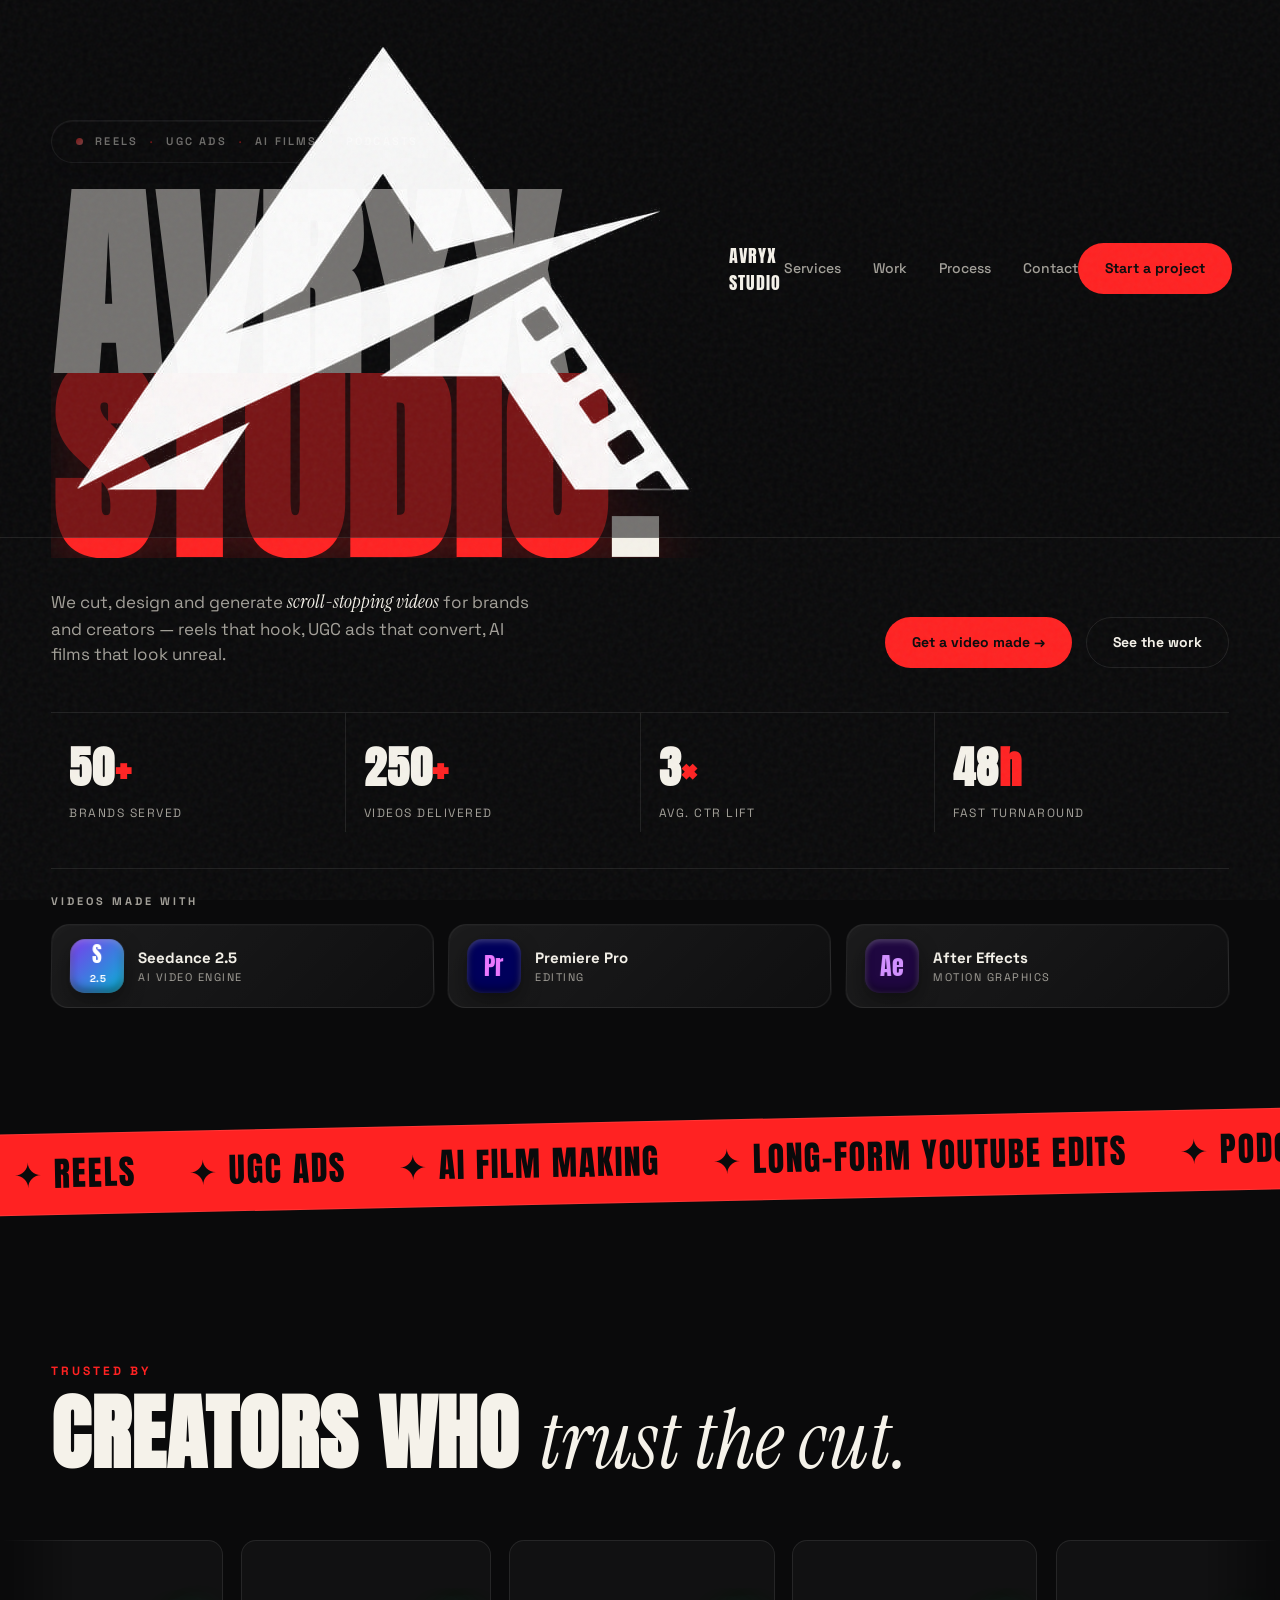
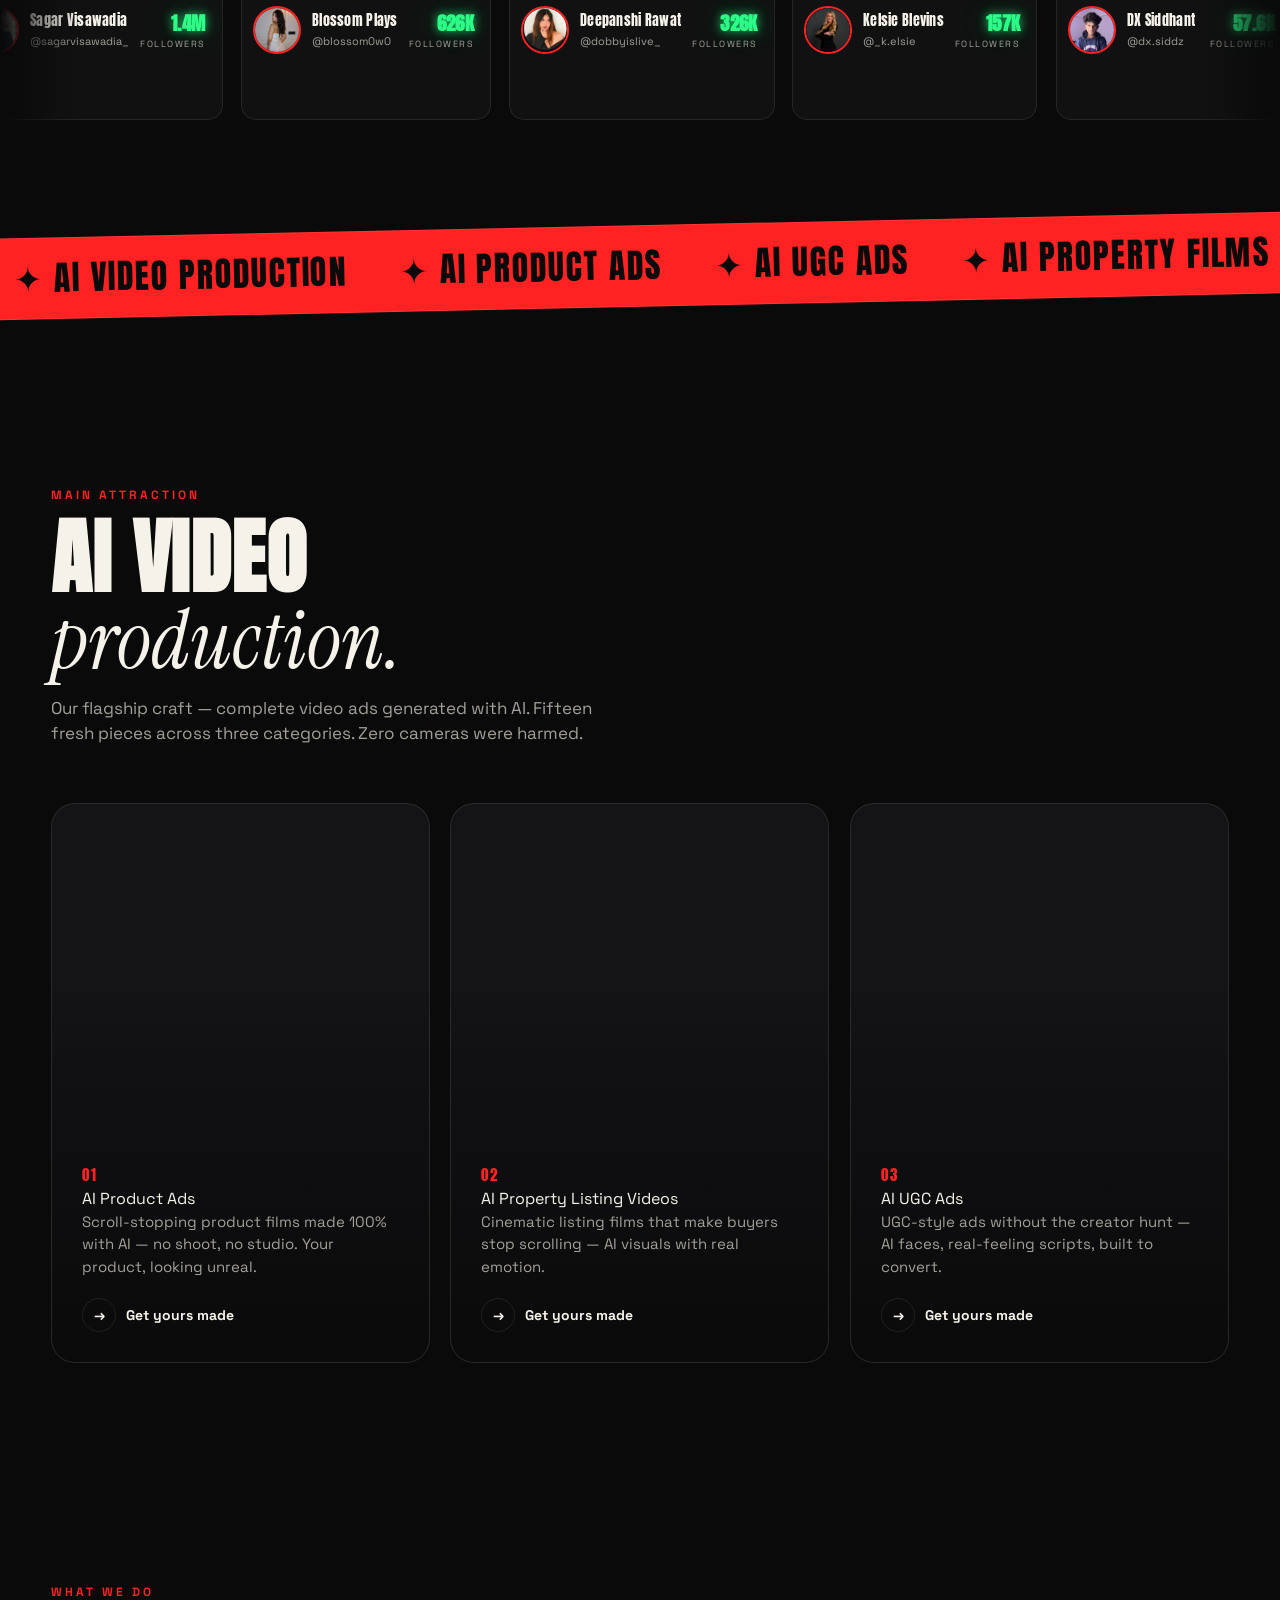
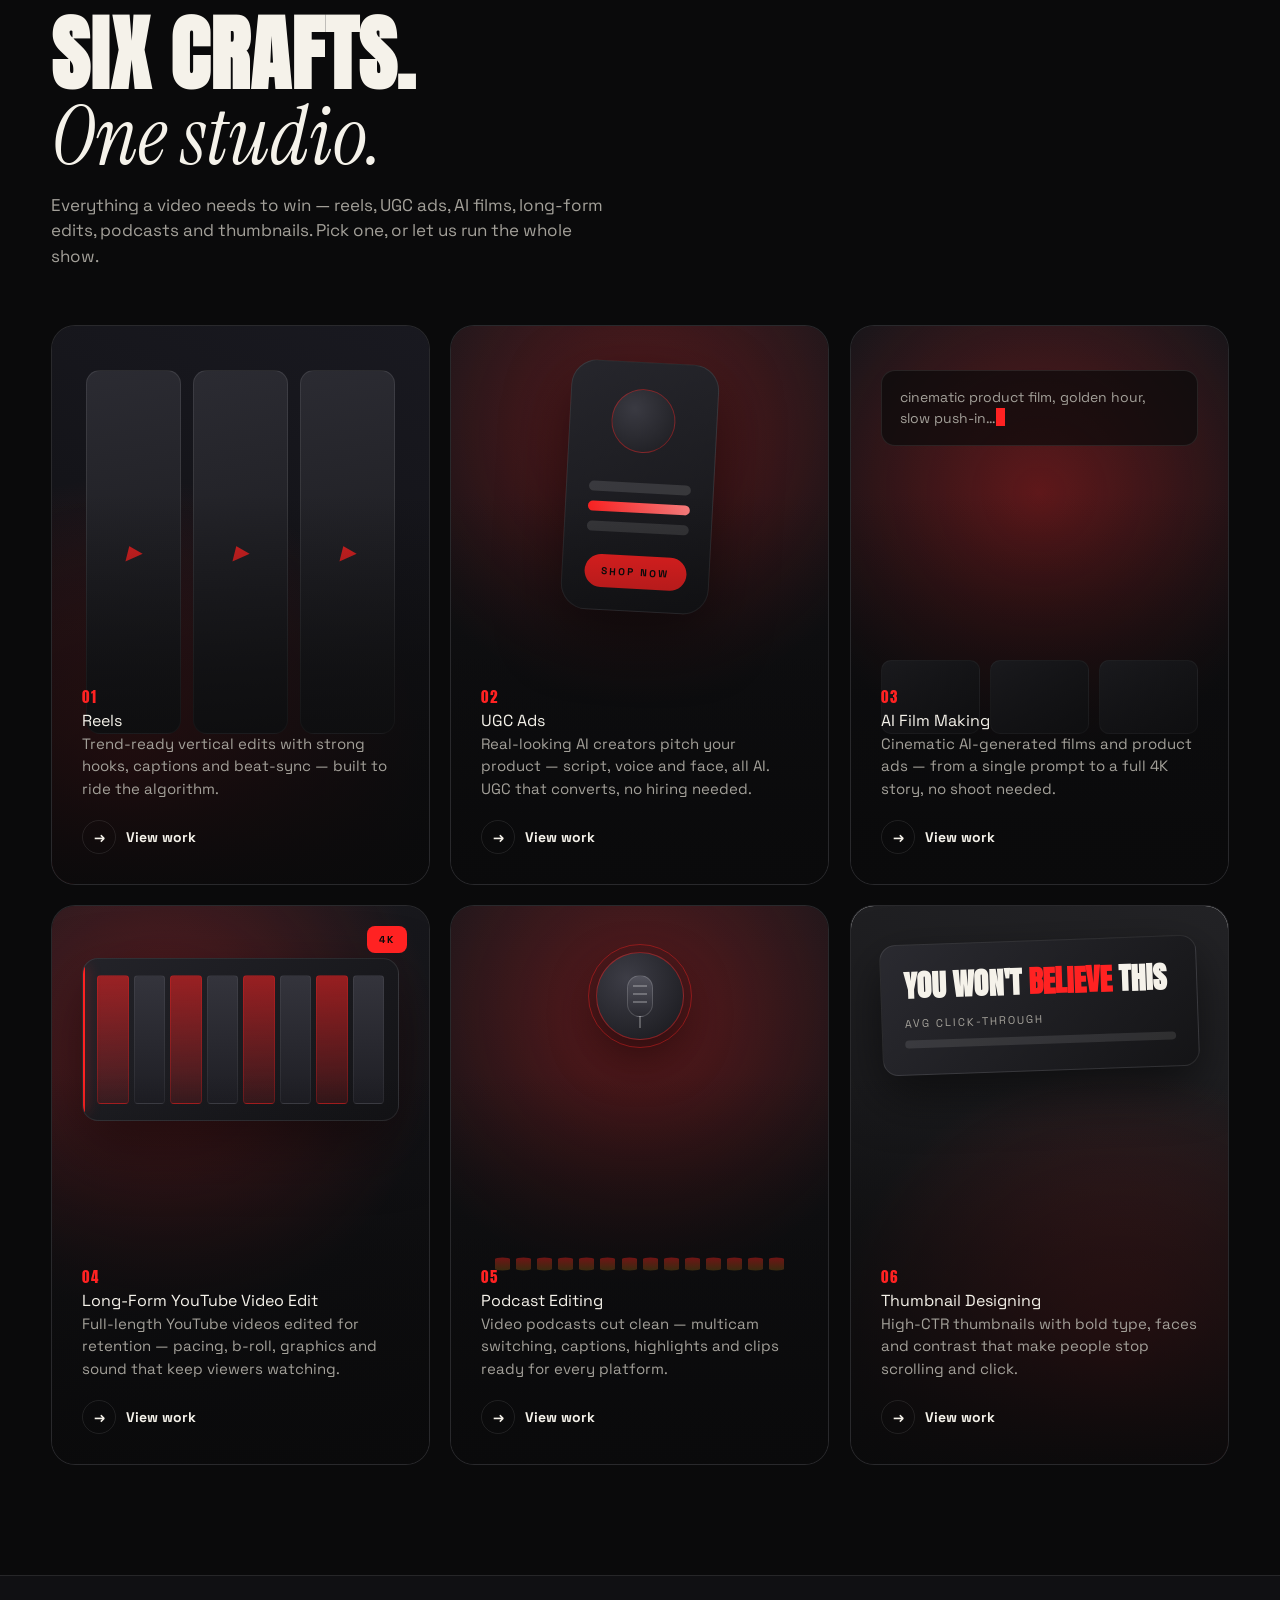
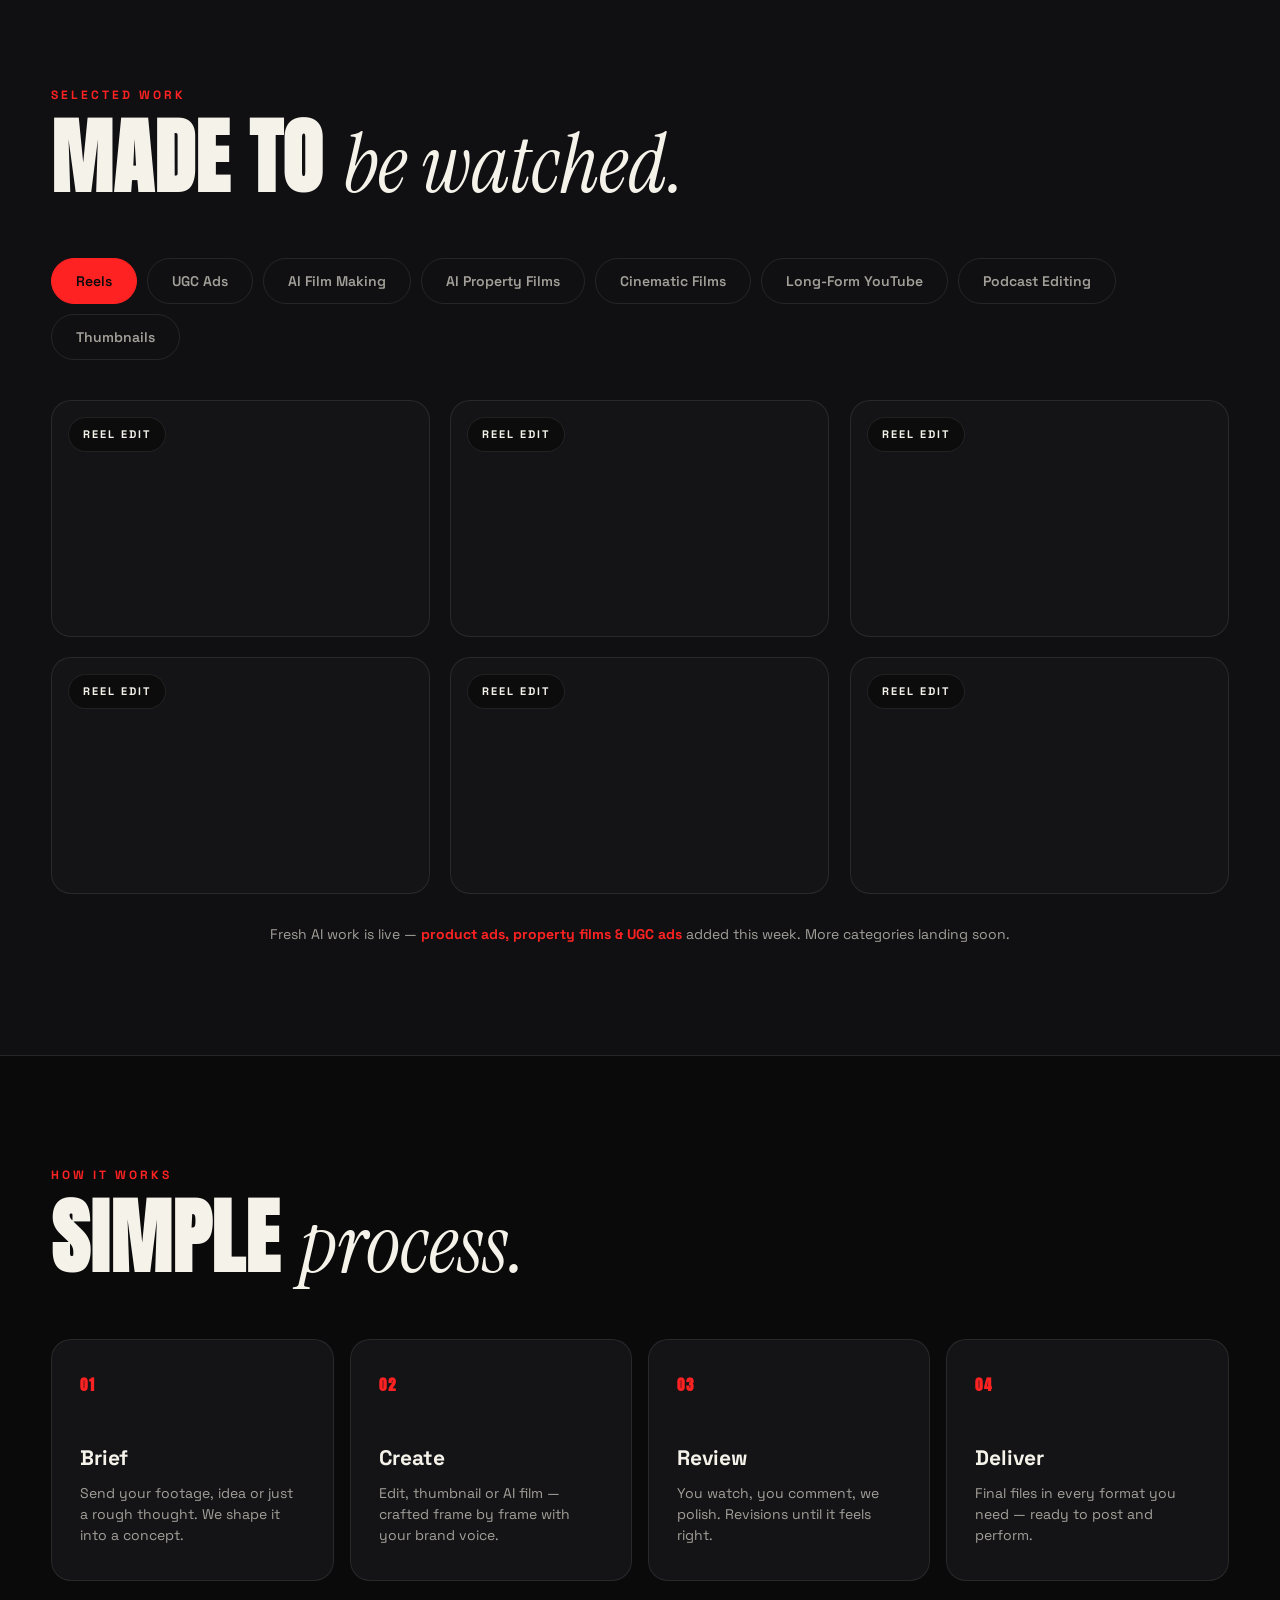
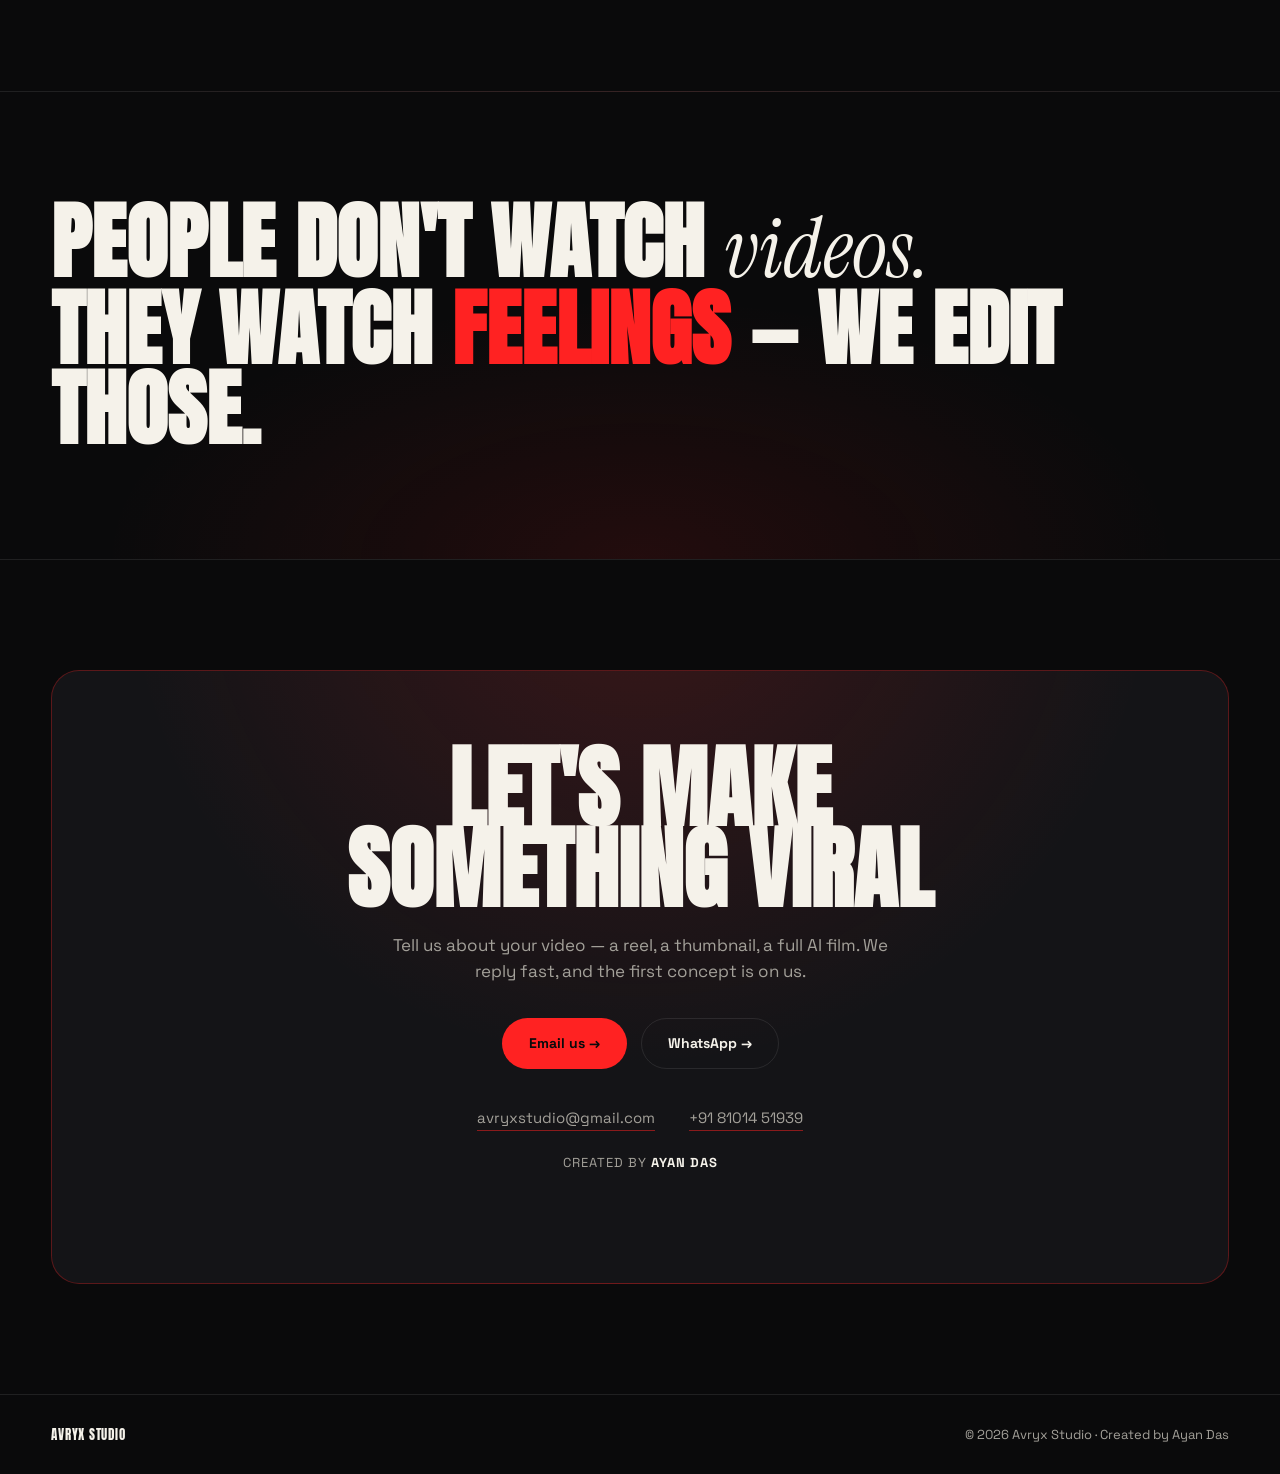
==== commit 00e584a0: "Hero: made-with strip via index.html (new CSS + old JS bundle)" ====
--- a/index.html
+++ b/index.html
@@ -2,7 +2,7 @@
 <html lang="en">
   <head>
     <meta charset="UTF-8" />
-    <link rel="icon" type="image/png" href="logo.png" />
+    <link rel="icon" type="image/svg+xml" href="data:image/svg+xml,<svg xmlns='http://www.w3.org/2000/svg' viewBox='0 0 100 100'><rect width='100' height='100' rx='20' fill='%23ff2222'/><text x='50' y='68' font-size='58' font-family='Arial Black' font-weight='900' text-anchor='middle' fill='%230a0a0b'>A</text></svg>" />
     <meta name="viewport" content="width=device-width, initial-scale=1.0" />
     <meta name="description" content="Avryx Studio — scroll-stopping video editing, high-CTR thumbnail design and cinematic AI filmmaking for brands and creators." />
     <title>Avryx Studio — Video Editing, Thumbnails & AI Films</title>
@@ -10,10 +10,29 @@
     <link rel="preconnect" href="https://fonts.gstatic.com" crossorigin />
     <link href="https://fonts.googleapis.com/css2?family=Anton&family=Instrument+Serif:ital@0;1&family=Space+Grotesk:wght@400;500;600;700&display=swap" rel="stylesheet" />
     <script type="module" crossorigin src="./assets/index-BJAaXyaM.js"></script>
-    <link rel="stylesheet" crossorigin href="./assets/index-BLQlO_Hv.css">
+    <link rel="stylesheet" crossorigin href="./assets/index-CXG6b8lq.css">
   </head>
   <body>
     <div id="root"></div>
-    <script src="./coverflow.js" defer></script>
+    <script>
+    (function(){
+      function add(){
+        if(document.querySelector('.mw'))return;
+        var s=document.querySelector('.hero-stats');
+        if(!s){setTimeout(add,400);return;}
+        var d=document.createElement('div');
+        d.className='mw reveal';
+        d.innerHTML='<span class="mw-label">Videos made with</span><div class="mw-row">'
+        +'<div class="mw-badge"><span class="mw-tile mw-t-seedance">S<em>2.5</em></span><span class="mw-meta"><b>Seedance 2.5</b><i>AI Video Engine</i></span><span class="mw-shine"></span></div>'
+        +'<div class="mw-badge"><span class="mw-tile mw-t-pr">Pr</span><span class="mw-meta"><b>Premiere Pro</b><i>Editing</i></span><span class="mw-shine"></span></div>'
+        +'<div class="mw-badge"><span class="mw-tile mw-t-ae">Ae</span><span class="mw-meta"><b>After Effects</b><i>Motion Graphics</i></span><span class="mw-shine"></span></div>'
+        +'</div>';
+        s.after(d);
+        var io=new IntersectionObserver(function(es){es.forEach(function(e){if(e.isIntersecting){d.classList.add('in');io.disconnect();}})},{threshold:.1});
+        io.observe(d);
+      }
+      if(document.readyState==='loading')document.addEventListener('DOMContentLoaded',add);else add();
+    })();
+    </script>
   </body>
 </html>
--- a/assets/index-CXG6b8lq.css
+++ b/assets/index-CXG6b8lq.css
@@ -0,0 +1 @@
+:root{--bg:#0a0a0b;--bg2:#101013;--card:#141417;--line:#ffffff17;--text:#f5f2ea;--muted:#a3a099;--ember:#f22;--ember-soft:#ff222224;--font-display:"Anton",sans-serif;--font-serif:"Instrument Serif",serif;--font-body:"Space Grotesk",sans-serif}*{box-sizing:border-box;margin:0;padding:0}html{scroll-behavior:smooth}body{background:var(--bg);color:var(--text);font-family:var(--font-body);line-height:1.5;overflow:hidden}::selection{background:var(--ember);color:#0a0a0b}a{color:inherit;text-decoration:none}img,video{max-width:100%;display:block}.wrap{width:min(1280px,92%);margin:0 auto}body:after{content:"";pointer-events:none;z-index:200;opacity:.05;background-image:url("data:image/svg+xml,%3Csvg viewBox='0 0 200 200' xmlns='http://www.w3.org/2000/svg'%3E%3Cfilter id='n'%3E%3CfeTurbulence type='fractalNoise' baseFrequency='0.9' numOctaves='2'/%3E%3C/filter%3E%3Crect width='100%25' height='100%25' filter='url(%23n)'/%3E%3C/svg%3E");position:fixed;inset:0}.nav{z-index:100;-webkit-backdrop-filter:blur(18px);border-bottom:1px solid var(--line);background:#0a0a0b8c;justify-content:space-between;align-items:center;padding:18px min(4%,48px);display:flex;position:fixed;top:0;left:0;right:0}.brand{align-items:center;gap:12px;display:flex}.brand-mark{background:var(--ember);width:38px;height:38px;font-family:var(--font-display);color:#0a0a0b;border-radius:11px;place-items:center;font-size:22px;display:grid;box-shadow:0 0 28px #ff222273}.brand-name{font-family:var(--font-display);letter-spacing:.06em;font-size:18px}.brand-name span{color:var(--ember)}.nav-links{color:var(--muted);gap:32px;font-size:14px;font-weight:500;display:flex}.nav-links a{transition:color .25s;position:relative}.nav-links a:hover{color:var(--text)}.nav-links a:after{content:"";background:var(--ember);width:0;height:2px;transition:width .3s;position:absolute;bottom:-6px;left:0}.nav-links a:hover:after{width:100%}.btn{cursor:pointer;white-space:nowrap;border:1px solid #0000;border-radius:100px;align-items:center;gap:10px;padding:14px 26px;font-size:14px;font-weight:700;transition:transform .25s,box-shadow .25s,background .25s;display:inline-flex}.btn-solid{background:var(--ember);color:#0a0a0b}.btn-solid:hover{transform:translateY(-3px);box-shadow:0 14px 34px #f226}.btn-ghost{border-color:var(--line);color:var(--text)}.btn-ghost:hover{border-color:var(--ember);color:var(--ember);transform:translateY(-3px)}.hero{flex-direction:column;justify-content:flex-end;min-height:100svh;padding:120px 0 0;display:flex;position:relative;overflow:hidden}.hero-video{object-fit:cover;opacity:.5;filter:saturate(1.1)contrast(1.05);width:100%;height:100%;position:absolute;inset:0}.hero-shade{background:linear-gradient(180deg,#0a0a0b8c 0%,#0a0a0b40 40%,#0a0a0beb 88%,var(--bg) 100%);position:absolute;inset:0}.hero-inner{z-index:2;padding-bottom:44px;position:relative}.kicker{letter-spacing:2.2px;text-transform:uppercase;color:#f5f2eaf0;-webkit-backdrop-filter:blur(16px);background:#0c0c0e8c;border:1px solid #ffffff24;border-radius:100px;align-items:center;gap:12px;max-width:100%;margin-bottom:26px;padding:12px 24px;font-size:11px;font-weight:600;display:inline-flex;box-shadow:0 10px 34px #0006,inset 0 1px #ffffff17}.kicker .dot{background:linear-gradient(135deg,#f22,#ff8080);border-radius:50%;flex-shrink:0;width:7px;height:7px;animation:1.6s infinite pulse}.kicker i{color:var(--ember);opacity:.9;font-style:normal}@keyframes pulse{0%,to{box-shadow:0 0 #ff222280}50%{box-shadow:0 0 0 9px #f220}}.mega{font-family:var(--font-display);letter-spacing:.01em;text-transform:uppercase;line-height:.85}.mega .row{display:block;overflow:hidden}.mega .row span{animation:1s cubic-bezier(.2,.8,.2,1) both riseIn;display:inline-block}.mega .row:nth-child(2) span{animation-delay:.12s}.mega .row:nth-child(3) span{animation-delay:.24s}@keyframes riseIn{0%{transform:translateY(110%)rotate(2deg)}to{transform:translateY(0)rotate(0)}}.mega-avryx{font-size:clamp(88px,17vw,264px)}.mega-studio{color:var(--ember);-webkit-text-stroke:0;text-shadow:0 6px 60px #ff222259;font-size:clamp(88px,17vw,264px)}.mega-studio .fill{color:var(--text);-webkit-text-stroke:0}.hero-sub{flex-wrap:wrap;justify-content:space-between;align-items:flex-end;gap:26px;margin-top:30px;display:flex}.hero-sub p{max-width:480px;color:var(--muted);font-size:17px}.hero-sub p em{font-family:var(--font-serif);color:var(--text);font-size:19px;font-style:italic}.hero-cta{flex-wrap:wrap;gap:14px;display:flex}.hero-stats{border-top:1px solid var(--line);gap:0;margin-top:44px;display:flex}.hstat{border-right:1px solid var(--line);flex:1;padding:22px 18px 8px}.hstat:last-child{border-right:0}.hstat b{font-family:var(--font-display);letter-spacing:.02em;font-size:clamp(26px,3.4vw,44px);display:block}.hstat b i{color:var(--ember);font-style:normal}.hstat span{color:var(--muted);text-transform:uppercase;letter-spacing:1.5px;font-size:12px}.mw{border-top:1px solid var(--line);z-index:2;margin-top:36px;padding-top:24px;position:relative}.mw-label{letter-spacing:3px;text-transform:uppercase;color:var(--muted);margin-bottom:14px;font-size:11px;font-weight:700;display:block}.mw-row{flex-wrap:wrap;gap:14px;display:flex}.mw-badge{border:1px solid var(--line);cursor:default;background:linear-gradient(135deg,#ffffff12,#ffffff05);border-radius:18px;flex:1 1 0;align-items:center;gap:14px;min-width:0;padding:14px 18px;transition:transform .35s cubic-bezier(.2,.8,.2,1),box-shadow .35s,border-color .35s;animation:5s ease-in-out infinite mwFloat;display:flex;position:relative;overflow:hidden;transform:perspective(700px)rotateX(3deg)}.mw-badge:nth-child(2){animation-delay:1.2s}.mw-badge:nth-child(3){animation-delay:2.4s}.mw-badge:hover{border-color:#ffffff40;transform:perspective(700px)rotateX(0)translateY(-6px)scale(1.02);box-shadow:0 18px 44px #00000080}@keyframes mwFloat{0%,to{translate:0}50%{translate:0 -7px}}.mw-tile{width:54px;height:54px;font-family:var(--font-display);letter-spacing:.02em;border-radius:15px;flex-shrink:0;place-items:center;font-size:24px;display:grid;position:relative;box-shadow:inset 0 2px 6px #ffffff40,inset 0 -4px 8px #00000073,0 8px 20px #0006}.mw-t-seedance{color:#fff;background:linear-gradient(135deg,#7c3aed,#06b6d4);font-size:21px}.mw-t-seedance em{font-size:10px;font-style:normal;font-family:var(--font-body);letter-spacing:.05em;align-self:end;margin-left:2px;padding-bottom:9px;font-weight:700}.mw-t-pr{color:#ea77ff;background:#00005b}.mw-t-ae{color:#d291ff;background:#1f0740}.mw-meta{flex-direction:column;min-width:0;display:flex}.mw-meta b{white-space:nowrap;font-size:15px;font-weight:700}.mw-meta i{color:var(--muted);text-transform:uppercase;letter-spacing:1.5px;font-size:11px;font-style:normal}.mw-shine{pointer-events:none;background:linear-gradient(105deg,#0000 20%,#ffffff4d 50%,#0000 80%);width:45%;animation:3.8s ease-in-out infinite mwShine;position:absolute;top:-60%;bottom:-60%;left:0;transform:skew(-18deg)translate(-260%)}.mw-badge:nth-child(2) .mw-shine{animation-delay:1.25s}.mw-badge:nth-child(3) .mw-shine{animation-delay:2.5s}.mw-badge:hover .mw-shine{animation-duration:1.1s}@keyframes mwShine{0%{transform:skew(-18deg)translate(-260%)}55%,to{transform:skew(-18deg)translate(560%)}}.marquee{border-top:1px solid var(--line);border-bottom:1px solid var(--line);background:var(--ember);margin:70px 0;overflow:hidden;transform:rotate(-1.2deg)scale(1.02)}.marquee-track{gap:0;width:max-content;padding:14px 0;animation:22s linear infinite scrollX;display:flex}.marquee-track span{font-family:var(--font-display);color:#0a0a0b;letter-spacing:.05em;white-space:nowrap;text-transform:uppercase;padding:0 26px;font-size:clamp(20px,2.6vw,34px)}@keyframes scrollX{to{transform:translate(-50%)}}section{padding:110px 0}.sec-head{margin-bottom:56px}.sec-tag{letter-spacing:3px;text-transform:uppercase;color:var(--ember);margin-bottom:16px;font-size:12px;font-weight:700;display:block}.sec-title{font-family:var(--font-display);text-transform:uppercase;letter-spacing:.01em;font-size:clamp(44px,6.4vw,96px);line-height:.92}.sec-title .serif{font-family:var(--font-serif);text-transform:none;letter-spacing:0;font-style:italic;font-weight:400}.sec-desc{color:var(--muted);max-width:560px;margin-top:18px;font-size:17px}.reveal{opacity:0;transition:opacity .9s cubic-bezier(.2,.8,.2,1),transform .9s cubic-bezier(.2,.8,.2,1);transform:translateY(56px)}.reveal.in{opacity:1;transform:none}.reveal-d1{transition-delay:.1s}.reveal-d2{transition-delay:.2s}.reveal-d3{transition-delay:.3s}.cats{grid-template-columns:repeat(3,1fr);gap:20px;display:grid}.cat{background:var(--card);border:1px solid var(--line);cursor:pointer;min-height:560px;transform-style:preserve-3d;will-change:transform;border-radius:24px;flex-direction:column;justify-content:flex-end;transition:transform .5s cubic-bezier(.2,.8,.2,1),box-shadow .5s,border-color .5s;display:flex;position:relative;overflow:hidden}.cat:hover{border-color:#ff222280;box-shadow:0 34px 80px #0000008c}.cat-bg{position:absolute;inset:0;overflow:hidden}.cat-bg video{object-fit:cover;opacity:0;width:100%;height:100%;transition:opacity .6s,transform 1.4s cubic-bezier(.2,.8,.2,1);transform:scale(1.12)}.cat:hover .cat-bg video{opacity:.85;transform:scale(1)}.cat-art{transition:opacity .5s,transform .8s;position:absolute;inset:0}.cat:hover .cat-art{opacity:0;transform:scale(1.06)}.art-edit{background:radial-gradient(circle at 30% 20%,#ff222259,#0000 55%),repeating-linear-gradient(-45deg,#0000 0 34px,#ffffff0d 34px 36px),linear-gradient(160deg,#1b1b1f,#0d0d0f)}.art-edit:before{content:"REC";letter-spacing:2px;color:#ff5c5c;border:1px solid #ff5c5c80;border-radius:100px;padding:8px 14px;font-size:11px;font-weight:700;animation:1.4s infinite blink;position:absolute;top:26px;right:26px}@keyframes blink{50%{opacity:.25}}.art-edit:after{content:"";background:linear-gradient(90deg,var(--ember) 0 30%,#ffffff26 30% 100%);height:2px;position:absolute;bottom:120px;left:0;right:0}.art-thumb{background:radial-gradient(circle at 70% 80%,#ff22224d,#0000 55%),linear-gradient(200deg,#232326,#101012)}.art-thumb .mock{border:1px solid var(--line);background:linear-gradient(135deg,#2a2a30,#141416);border-radius:16px;padding:26px 22px;position:absolute;inset:34px 30px auto;overflow:hidden;transform:rotate(-2deg);box-shadow:0 20px 50px #00000080}.art-thumb .mock b{font-family:var(--font-display);text-transform:uppercase;font-size:30px;line-height:1;display:block}.art-thumb .mock b i{color:var(--ember);font-style:normal}.art-thumb .mock .ctr{letter-spacing:2px;color:var(--muted);margin-top:14px;font-size:11px}.art-thumb .mock .bar{background:#ffffff1a;border-radius:99px;height:8px;margin-top:8px;overflow:hidden}.art-thumb .mock .bar i{background:linear-gradient(90deg,var(--ember),#ff8080);border-radius:99px;width:0;height:100%;animation:3s ease-in-out infinite ctr;display:block}@keyframes ctr{0%{width:8%}55%{width:92%}to{width:8%}}.art-ai{background:radial-gradient(circle at 50% 30%,#ff222252,#0000 60%),linear-gradient(#16161a,#0b0b0d)}.art-ai .prompt{color:var(--muted);border:1px solid var(--line);background:#0a0a0bb3;border-radius:14px;padding:16px 18px;font-size:14px;position:absolute;top:44px;left:30px;right:30px}.art-ai .prompt .cursor{background:var(--ember);vertical-align:-3px;width:9px;height:18px;animation:.9s infinite blink;display:inline-block}.art-ai .frames{gap:10px;display:flex;position:absolute;bottom:150px;left:30px;right:30px}.art-ai .frames i{border:1px solid var(--line);background:linear-gradient(135deg,#2b2b31,#17171a);border-radius:10px;flex:1;height:74px;animation:2.6s ease-in-out infinite framePulse}.art-ai .frames i:nth-child(2){animation-delay:.35s}.art-ai .frames i:nth-child(3){animation-delay:.7s}@keyframes framePulse{0%,to{opacity:.35;transform:scaleY(.92)}50%{opacity:1;border-color:#ff222280;transform:scaleY(1)}}.cat-shade{background:linear-gradient(#0000 30%,#0a0a0b8c 62%,#0a0a0bf5 100%);position:absolute;inset:0}.cat-body{z-index:2;padding:32px 30px 30px;position:relative;transform:translateZ(40px)}.cat-num{font-family:var(--font-display);color:var(--ember);letter-spacing:2px;font-size:15px}.cat-desc{color:var(--muted);max-width:340px;font-size:15px}.cat-link{color:var(--text);align-items:center;gap:10px;margin-top:20px;font-size:14px;font-weight:700;display:inline-flex}.cat-link .arr{border:1px solid var(--line);border-radius:50%;place-items:center;width:34px;height:34px;transition:all .35s;display:grid}.cat:hover .cat-link .arr{background:var(--ember);border-color:var(--ember);color:#0a0a0b;transform:rotate(-45deg)}.cat-glow{pointer-events:none;opacity:0;background:linear-gradient(135deg,#ff2222b3,#0000 40% 60%,#ff222259);border-radius:26px;padding:2px;transition:opacity .5s;position:absolute;inset:-2px;-webkit-mask-image:linear-gradient(#fff 0 0),linear-gradient(#fff 0 0);-webkit-mask-position:0 0,0 0}.cat:hover .cat-glow{opacity:1}.art-longform{background:radial-gradient(circle at 30% 25%,#ff22224d,#0000 55%),linear-gradient(160deg,#1a1a1f,#0c0c0e)}.art-longform .player{aspect-ratio:16/8.2;border:1px solid var(--line);background:linear-gradient(135deg,#232329,#131316);border-radius:16px;position:absolute;top:52px;left:30px;right:30px;overflow:hidden;box-shadow:0 24px 60px #00000080}.art-longform .clips{gap:5px;display:flex;position:absolute;inset:16px 14px}.art-longform .clips i{background:linear-gradient(#34343c,#1e1e24);border:1px solid #ffffff0f;border-radius:4px;flex:1}.art-longform .clips i:nth-child(odd){background:linear-gradient(#ff22228c,#ff222224);border-color:#ff222240}.art-longform .playhead{background:var(--ember);width:2px;box-shadow:0 0 14px var(--ember);animation:4.5s linear infinite playhead;position:absolute;top:8px;bottom:8px}@keyframes playhead{0%{left:14px}to{left:calc(100% - 16px)}}.art-longform .badge{letter-spacing:2px;color:#0a0a0b;background:var(--ember);border-radius:8px;padding:6px 12px;font-size:10px;font-weight:700;position:absolute;top:20px;right:22px}.art-podcast{background:radial-gradient(circle at 50% 20%,#ff22224d,#0000 55%),linear-gradient(#17171b,#0c0c0e)}.art-podcast .mic{background:radial-gradient(circle at 35% 30%,#3d3d46,#17171b);border:1px solid #ff222273;border-radius:50%;place-items:center;width:88px;height:88px;display:grid;position:absolute;top:46px;left:50%;transform:translate(-50%);box-shadow:0 18px 44px #00000080}.art-podcast .mic span{background:linear-gradient(#54545e,#2a2a31);border:1px solid #ffffff29;border-radius:14px;width:26px;height:42px;display:block;position:relative}.art-podcast .mic span:before{content:"";background:#ffffff40;height:2px;position:absolute;top:9px;left:5px;right:5px;box-shadow:0 8px #ffffff40,0 16px #ffffff40}.art-podcast .mic span:after{content:"";background:#ffffff40;width:2px;height:12px;position:absolute;top:100%;left:50%;transform:translate(-50%)}.art-podcast .mic:after{content:"";border:1px solid #f226;border-radius:50%;animation:2.2s ease-out infinite micRing;position:absolute;inset:-9px}@keyframes micRing{0%{opacity:1;transform:scale(.85)}to{opacity:0;transform:scale(1.3)}}.art-podcast .wave{align-items:center;gap:6px;height:64px;display:flex;position:absolute;bottom:168px;left:44px;right:44px}.art-podcast .wave i{background:linear-gradient(#ff2222f2,#ffb01c73);border-radius:99px;flex:1;height:100%;animation:1.15s ease-in-out infinite wave;transform:scaleY(.2)}.art-podcast .wave i:nth-child(2n){animation-delay:.15s}.art-podcast .wave i:nth-child(3n){animation-delay:.3s}.art-podcast .wave i:nth-child(4n){animation-delay:.45s}.art-podcast .wave i:nth-child(5n){animation-delay:.6s}@keyframes wave{0%,to{transform:scaleY(.18)}50%{transform:scaleY(1)}}.art-aiugc{background:radial-gradient(circle at 50% 20%,#ff22224d,#0000 55%),linear-gradient(#17171b,#0c0c0e)}.art-aiugc .phone{border:1px solid var(--line);background:linear-gradient(160deg,#26262c,#141417);border-radius:26px;width:148px;height:250px;position:absolute;top:36px;left:50%;overflow:hidden;transform:translate(-50%)rotate(3deg);box-shadow:0 24px 60px #0000008c}.art-aiugc .phone .face{background:radial-gradient(circle at 35% 30%,#3a3a42,#1b1b1f);border:1px solid #f226;border-radius:50%;width:64px;height:64px;position:absolute;top:26px;left:50%;transform:translate(-50%)}.art-aiugc .phone .cap{background:#ffffff1f;border-radius:99px;height:10px;position:absolute;left:22px;right:22px}.art-aiugc .phone .cap.c1{animation:2.4s ease-in-out infinite capW;top:120px}.art-aiugc .phone .cap.c2{animation:2.4s ease-in-out .3s infinite capW;top:140px}.art-aiugc .phone .cap.c3{animation:2.4s ease-in-out .6s infinite capW;top:160px}.art-aiugc .phone .cap.hot{background:linear-gradient(90deg,var(--ember),#ff8080)}@keyframes capW{0%,to{transform-origin:0;transform:scaleX(.55)}50%{transform-origin:0;transform:scaleX(1)}}.art-aiugc .phone .shop{text-align:center;letter-spacing:2px;color:#0a0a0b;background:var(--ember);border-radius:99px;padding:9px 0;font-size:10px;font-weight:700;animation:2s infinite blink;position:absolute;bottom:22px;left:22px;right:22px}.art-reels{background:radial-gradient(circle at 20% 80%,#ff222247,#0000 55%),linear-gradient(200deg,#191920,#0d0d0f)}.art-reels .feed{gap:12px;display:flex;position:absolute;inset:44px 34px 150px}.art-reels .feed i{border:1px solid var(--line);background:linear-gradient(170deg,#2b2b32,#161619);border-radius:14px;flex:1;position:relative;overflow:hidden}.art-reels .feed i:first-child{animation:3s ease-in-out infinite feedBob}.art-reels .feed i:nth-child(2){animation:3s ease-in-out .4s infinite feedBob2}.art-reels .feed i:nth-child(3){animation:3s ease-in-out .8s infinite feedBob}.art-reels .feed i:after{content:"▶";color:#ff2222d9;place-items:center;font-size:20px;display:grid;position:absolute;inset:0}@keyframes feedBob{0%,to{transform:translateY(0)}50%{transform:translateY(-12px)}}@keyframes feedBob2{0%,to{transform:translateY(14px)}50%{transform:translateY(2px)}}.art-product{background:radial-gradient(circle at 70% 25%,#ff222252,#0000 55%),linear-gradient(#18181d,#0c0c0e)}.art-product .box{border:1px solid var(--line);background:linear-gradient(135deg,#2e2e36,#17171b);border-radius:22px;width:168px;height:168px;position:absolute;top:52px;left:50%;overflow:hidden;transform:translate(-50%)rotate(-4deg);box-shadow:0 24px 60px #00000080}.art-product .box:before{content:"NEW DROP";text-align:center;font-family:var(--font-display);letter-spacing:.04em;color:var(--text);font-size:22px;position:absolute;top:18px;left:0;right:0}.art-product .box:after{content:"";background:linear-gradient(105deg,#0000,#ffffff47,#0000);width:46px;animation:2.8s ease-in-out infinite shine;position:absolute;top:-20%;bottom:-20%;left:-70px;transform:skew(-18deg)}@keyframes shine{0%{left:-70px}55%,to{left:230px}}.art-product .price{font-family:var(--font-display);color:var(--ember);letter-spacing:.06em;white-space:nowrap;border:1px dashed #ff222280;border-radius:12px;padding:8px 18px;font-size:20px;position:absolute;top:244px;left:50%;transform:translate(-50%)}.work-sec{background:var(--bg2);border-top:1px solid var(--line);border-bottom:1px solid var(--line)}.tabs{flex-wrap:wrap;gap:10px;margin-bottom:40px;display:flex}.tab{border:1px solid var(--line);color:var(--muted);font-family:var(--font-body);cursor:pointer;background:0 0;border-radius:100px;padding:13px 24px;font-size:14px;font-weight:600;transition:all .3s}.tab:hover{color:var(--text);border-color:#ffffff40}.tab.active{background:var(--ember);border-color:var(--ember);color:#0a0a0b}.work-grid{grid-template-columns:repeat(3,1fr);gap:20px;display:grid}.wcard{background:var(--card);border:1px solid var(--line);aspect-ratio:16/10;border-radius:20px;transition:transform .5s cubic-bezier(.2,.8,.2,1),box-shadow .5s;animation:.6s cubic-bezier(.2,.8,.2,1) both cardIn;position:relative;overflow:hidden}.wcard:nth-child(2){animation-delay:80ms}.wcard:nth-child(3){animation-delay:.16s}@keyframes cardIn{0%{opacity:0;transform:translateY(34px)scale(.97)}to{opacity:1;transform:none}}.wcard:hover{transform:translateY(-10px)scale(1.015);box-shadow:0 26px 60px #00000080}.wcard video{object-fit:cover;width:100%;height:100%}.wcard .wtag{letter-spacing:2px;text-transform:uppercase;-webkit-backdrop-filter:blur(8px);backdrop-filter:blur(8px);border:1px solid var(--line);background:#0a0a0bb8;border-radius:100px;padding:8px 14px;font-size:11px;font-weight:700;position:absolute;top:16px;left:16px}.wcard .wplay{opacity:0;background:#0a0a0b40;place-items:center;transition:all .35s;display:grid;position:absolute;inset:0}.wcard:hover .wplay{opacity:1}.wcard .wplay i{background:var(--ember);color:#0a0a0b;border-radius:50%;place-items:center;width:64px;height:64px;font-size:20px;font-style:normal;transition:all .35s;display:grid;transform:scale(.8)}.wcard:hover .wplay i{transform:scale(1)}.tcard{border:1px solid var(--line);aspect-ratio:16/10;background:linear-gradient(135deg,#222227,#121214);border-radius:20px;align-items:center;padding:34px;transition:transform .5s cubic-bezier(.2,.8,.2,1),box-shadow .5s;animation:.6s both cardIn;display:flex;position:relative;overflow:hidden}.tcard:nth-child(2){animation-delay:80ms}.tcard:nth-child(3){animation-delay:.16s}.tcard:hover{transform:translateY(-10px)rotate(-.6deg);box-shadow:0 26px 60px #00000080}.work-note{color:var(--muted);text-align:center;margin-top:30px;font-size:14px}.work-note b{color:var(--ember)}.steps{grid-template-columns:repeat(4,1fr);gap:16px;display:grid}.step{border:1px solid var(--line);background:var(--card);border-radius:20px;padding:34px 28px;transition:all .4s;position:relative;overflow:hidden}.step:hover{border-color:#ff222280;transform:translateY(-8px)}.step:before{content:"";background:linear-gradient(90deg,var(--ember),transparent);transform-origin:0;height:3px;transition:transform .5s;position:absolute;top:0;left:0;right:0;transform:scaleX(0)}.step:hover:before{transform:scaleX(1)}.step b{font-family:var(--font-display);color:var(--ember);letter-spacing:2px;font-size:15px}.step h3{letter-spacing:-.01em;margin:44px 0 10px;font-size:21px}.step p{color:var(--muted);font-size:14px}.statement{border-top:1px solid var(--line);border-bottom:1px solid var(--line);background:radial-gradient(60% 80% at 50% 100%,#ff22221a,#0000 70%)}.statement h2{font-family:var(--font-display);text-transform:uppercase;max-width:1100px;font-size:clamp(40px,6.6vw,104px);line-height:.95}.statement h2 .serif{font-family:var(--font-serif);text-transform:none;font-style:italic;font-weight:400}.statement h2 .ember{color:var(--ember)}.cta-box{text-align:center;background:radial-gradient(circle at 50% -20%,#ff222229,transparent 55%),var(--card);border:1px solid #ff22224d;border-radius:28px;padding:clamp(44px,6vw,90px);position:relative;overflow:hidden}.cta-box h2{font-family:var(--font-display);text-transform:uppercase;font-size:clamp(46px,7vw,110px);line-height:.9}.cta-box p{color:var(--muted);max-width:520px;margin:24px auto 34px;font-size:17px}.cta-row{flex-wrap:wrap;justify-content:center;gap:14px;display:flex}.contact-lines{color:var(--muted);flex-wrap:wrap;justify-content:center;gap:34px;margin-top:38px;font-size:15px;display:flex}.contact-lines a{border-bottom:1px solid #ff222280;transition:all .25s}.contact-lines a:hover{color:var(--ember)}footer{border-top:1px solid var(--line);color:var(--muted);flex-wrap:wrap;justify-content:space-between;gap:16px;padding:30px 0;font-size:13px;display:flex}footer .fbrand{font-family:var(--font-display);letter-spacing:.06em;color:var(--text)}footer .fbrand span{color:var(--ember)}@media (width<=1024px){.cats{grid-template-columns:1fr;max-width:640px;margin:0 auto}.cat{min-height:480px}.steps,.work-grid{grid-template-columns:1fr 1fr}}@media (width<=680px){.nav-links{display:none}.nav{padding:14px min(4%,20px)}.brand-mark{border-radius:10px;width:32px;height:32px;font-size:18px}.mega-avryx,.mega-studio{font-size:clamp(58px,19vw,88px)}.sec-title{font-size:clamp(30px,9vw,44px)}.sec-desc{font-size:15px}.cat-title{font-size:30px}.cat-desc{font-size:14px}.statement h2{font-size:clamp(28px,8.5vw,40px)}.cta-box h2{font-size:clamp(32px,10vw,46px)}.cta-box p{font-size:15px}.tcard h4,.hstat b{font-size:24px}.btn{padding:12px 20px;font-size:14px}section{padding:76px 0}.work-grid,.steps{grid-template-columns:1fr}.hero-stats{flex-wrap:wrap}.hstat{flex:40%}.hstat:nth-child(2){border-right:0}.mega-studio{-webkit-text-stroke:0}.kicker{letter-spacing:1.5px;text-align:center;flex-wrap:wrap;justify-content:center;row-gap:6px;padding:10px 18px;font-size:10px}.mw-row{gap:10px}.mw-badge{border-radius:14px;gap:10px;padding:10px 12px}.mw-tile{border-radius:11px;width:42px;height:42px;font-size:17px}.mw-t-seedance{font-size:16px}.mw-meta b{font-size:12.5px}.mw-meta i{letter-spacing:1px;font-size:9px}}@media (width<=420px){.mw-meta i{display:none}.mw-badge{gap:8px;padding:10px}}.trusted-sec{padding:90px 0 30px;overflow:hidden}.trusted-marquee{cursor:grab;scrollbar-width:none;-ms-overflow-style:none;touch-action:pan-x pan-y;margin-top:44px;overflow-x:auto;-webkit-mask-image:linear-gradient(90deg,#0000,#000 6% 94%,#0000);mask-image:linear-gradient(90deg,#0000,#000 6% 94%,#0000)}.trusted-marquee::-webkit-scrollbar{display:none}.trusted-marquee.dragging{cursor:grabbing}.trusted-track{-webkit-user-select:none;user-select:none;gap:18px;width:max-content;padding:6px 0;display:flex}.trusted-track img{-webkit-user-drag:none;user-drag:none}.tcard{border:1px solid var(--line);-webkit-backdrop-filter:blur(8px);backdrop-filter:blur(8px);background:#ffffff08;border-radius:15px;align-items:center;gap:11px;min-width:236px;padding:11px 16px 11px 11px;display:flex}.tcard img{object-fit:cover;border:2px solid var(--ember);background:#1a1a1c;border-radius:50%;flex:none;width:48px;height:48px}.tmeta{flex-direction:column;gap:2px;min-width:0;display:flex}.tname{font-family:var(--font-display);letter-spacing:.02em;white-space:nowrap;font-size:14px}.thandle{color:var(--muted);font-size:11px}.tcount{text-align:right;flex-direction:column;flex:none;margin-left:auto;display:flex}.tcount b{font-family:var(--font-display);letter-spacing:.02em;color:#2bff88;text-shadow:0 0 10px #2bff88bf,0 0 30px #2bff8859;font-size:19px}.tcount span{color:var(--muted);text-transform:uppercase;letter-spacing:1.5px;font-size:9px}@media (width<=640px){.tcard{border-radius:14px;gap:10px;min-width:208px;padding:10px 14px 10px 10px}.tcard img{width:44px;height:44px}.tname{font-size:13px}.tcount b{font-size:17px}}
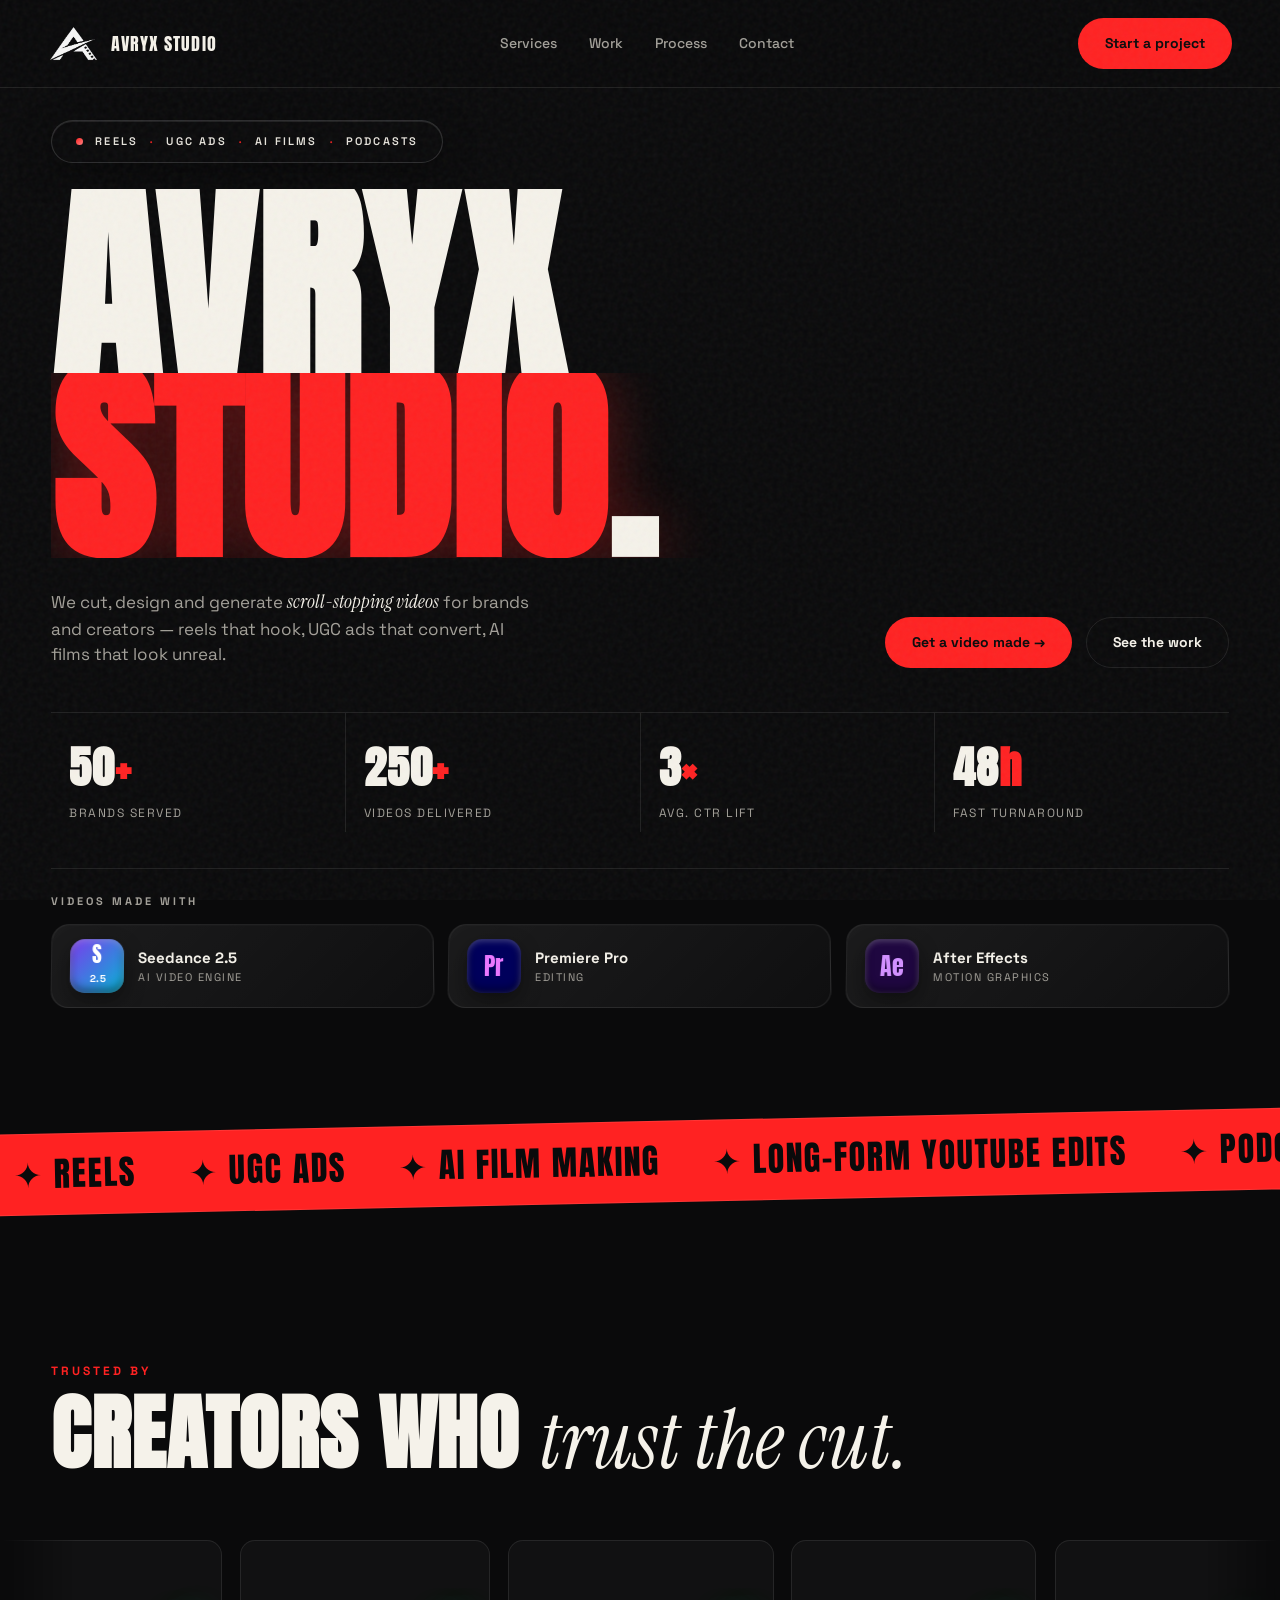
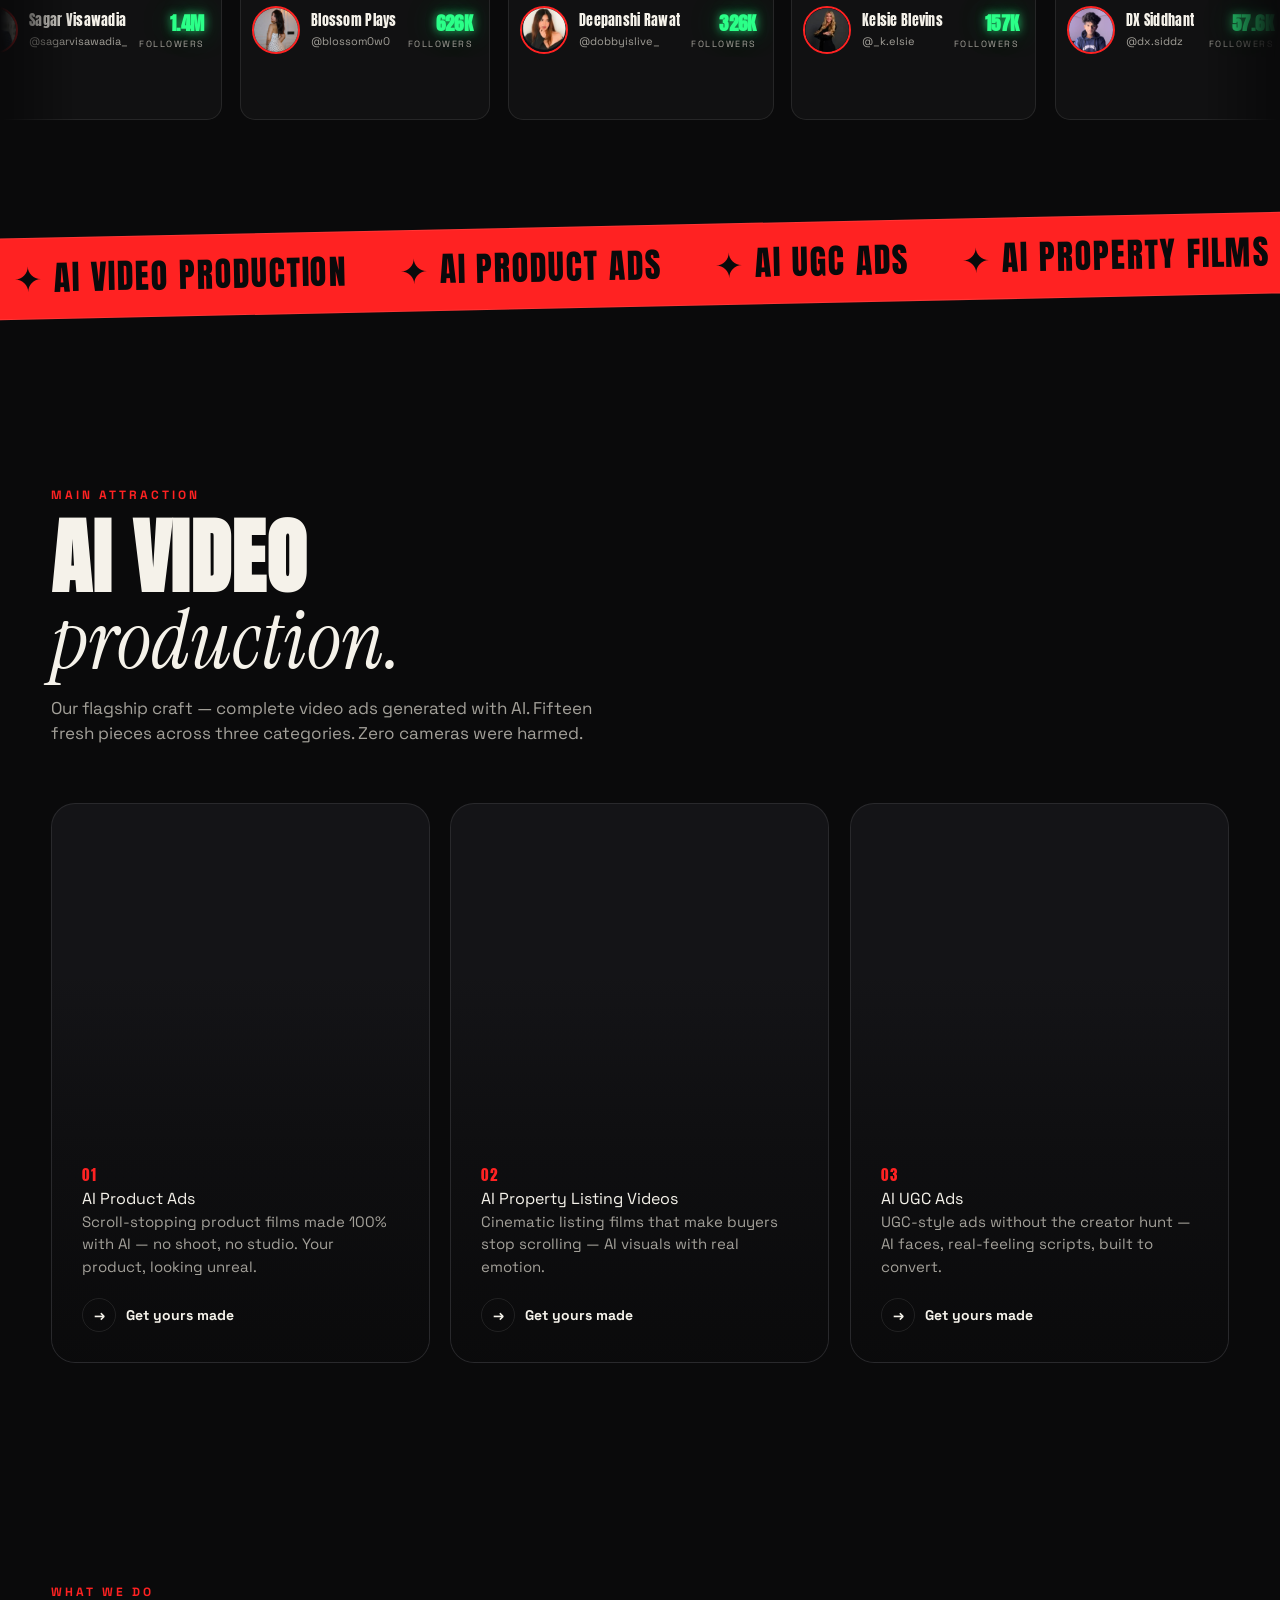
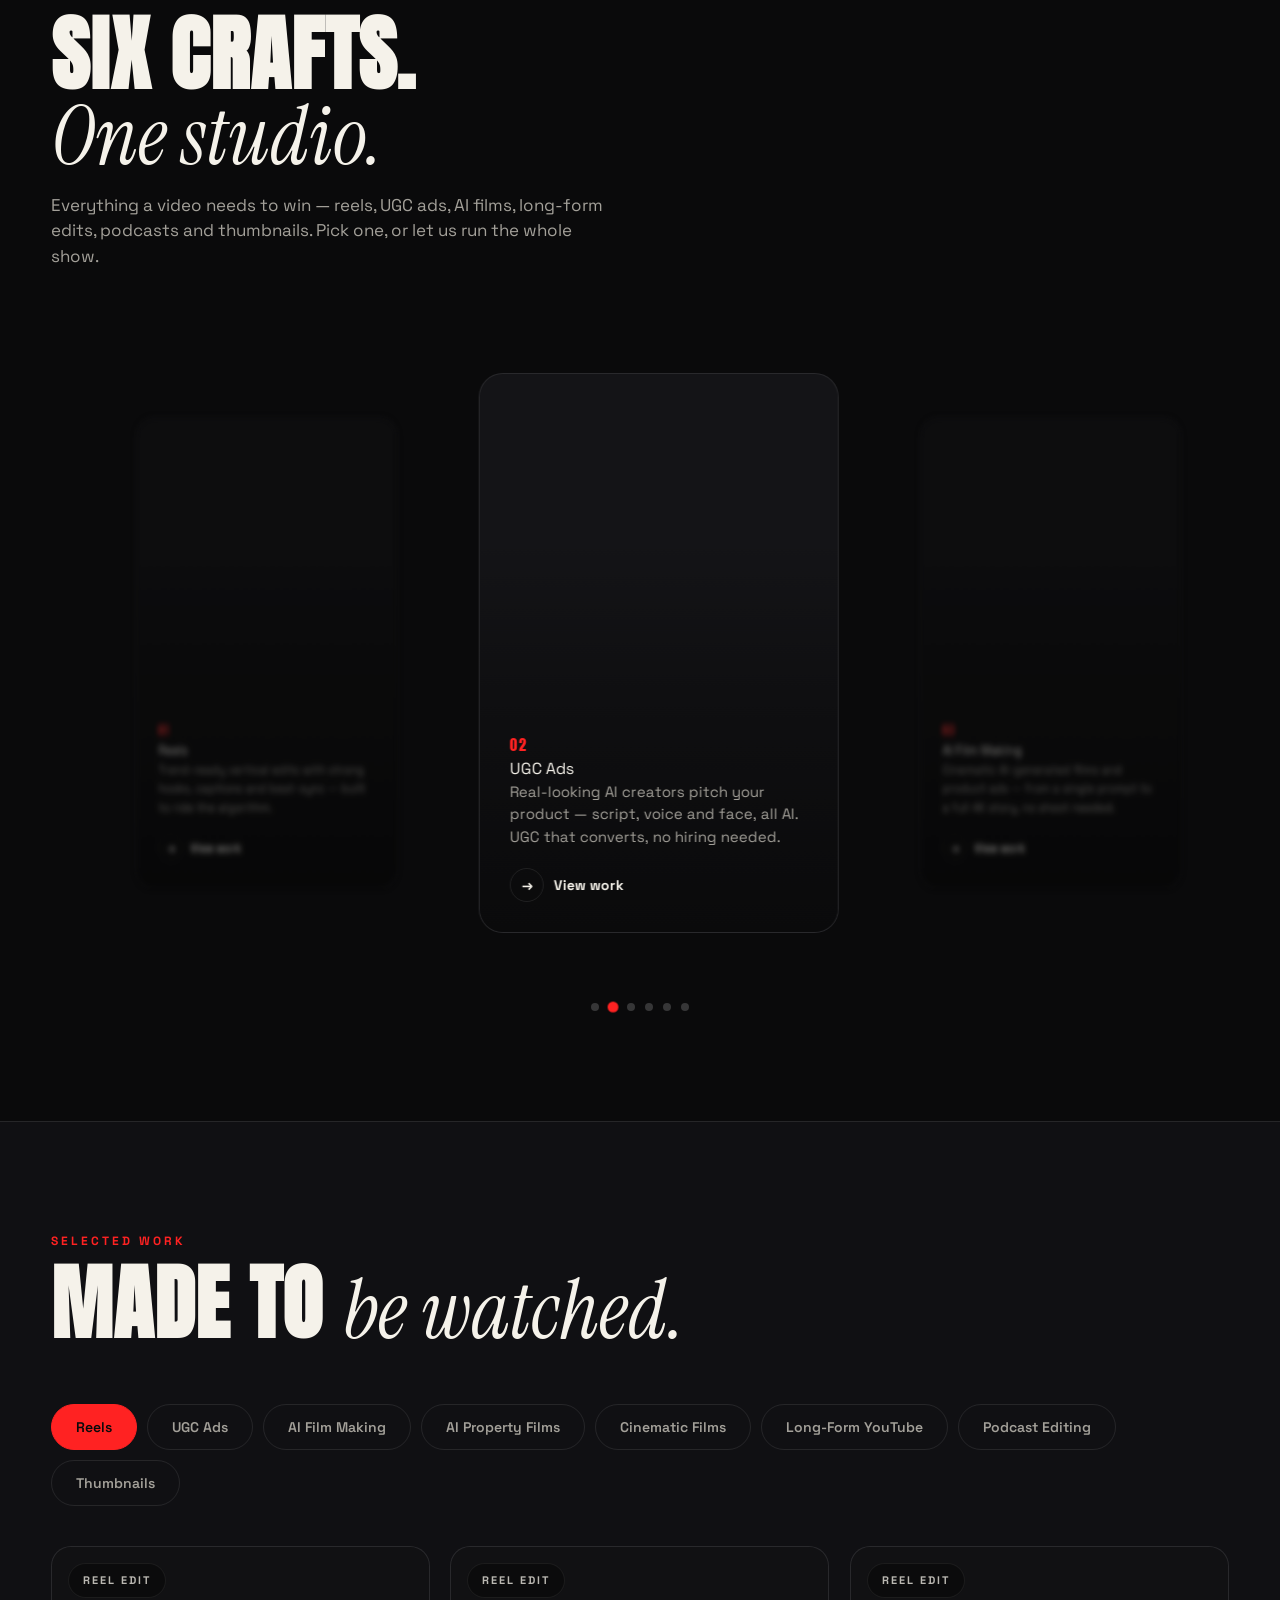
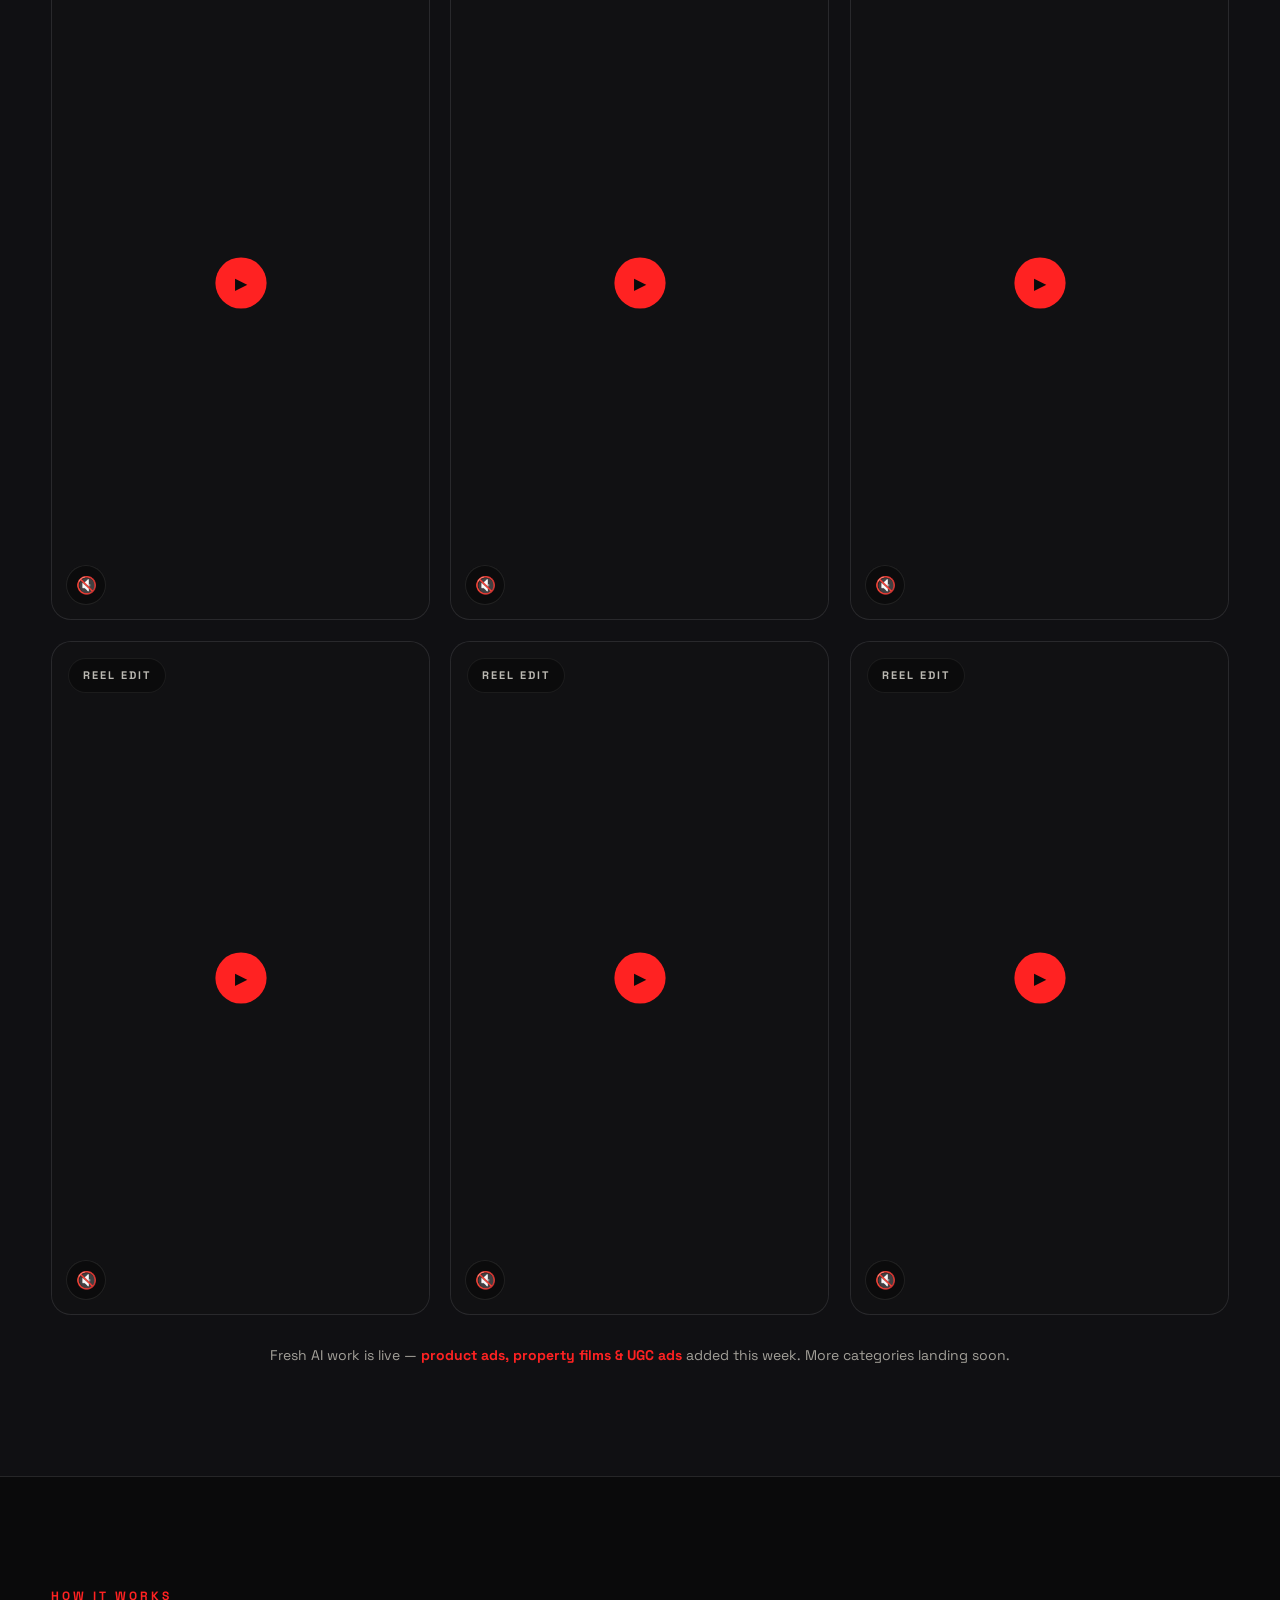
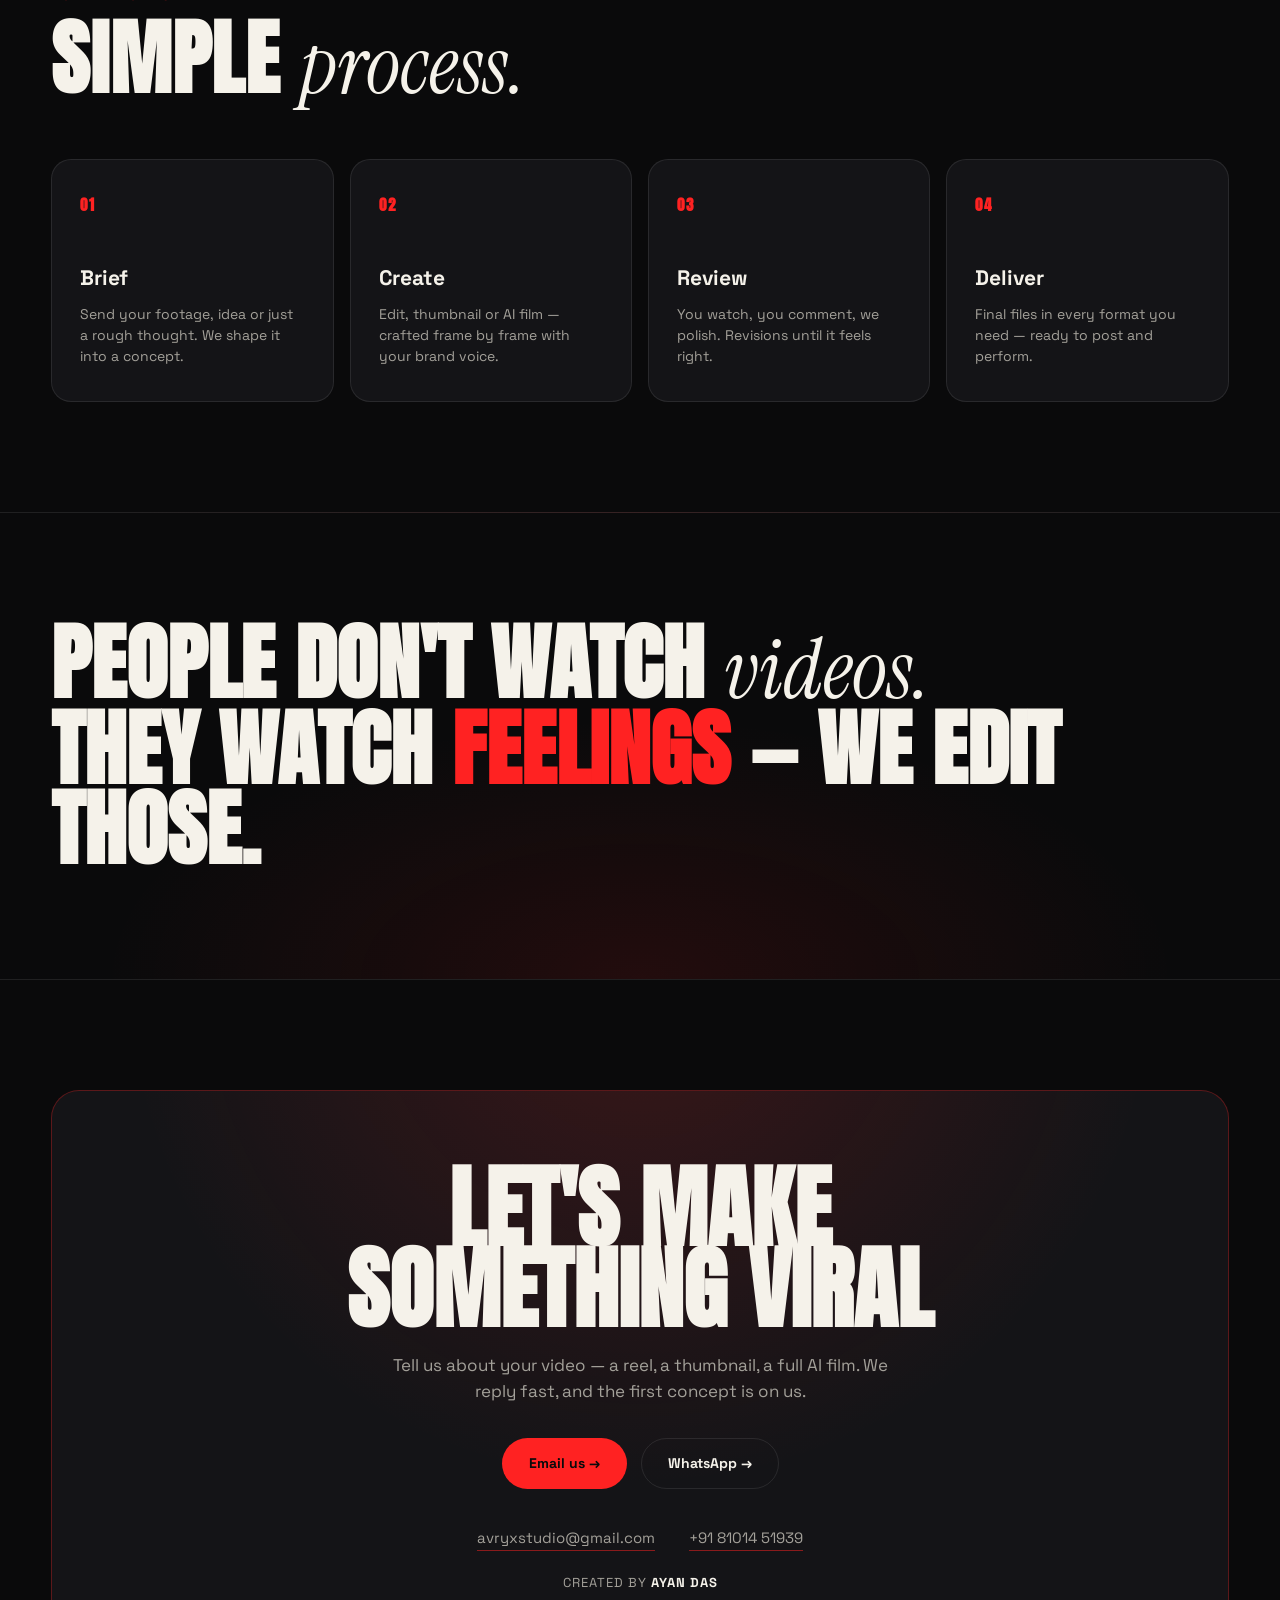
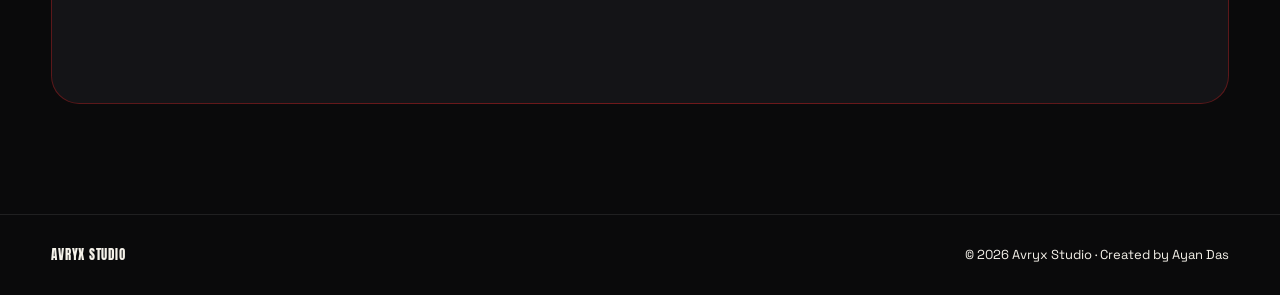
==== commit 10c77323: "Fix: restore coverflow.js script tag" ====
--- a/index.html
+++ b/index.html
@@ -10,6 +10,7 @@
     <link rel="preconnect" href="https://fonts.gstatic.com" crossorigin />
     <link href="https://fonts.googleapis.com/css2?family=Anton&family=Instrument+Serif:ital@0;1&family=Space+Grotesk:wght@400;500;600;700&display=swap" rel="stylesheet" />
     <script type="module" crossorigin src="./assets/index-BJAaXyaM.js"></script>
+    <script src="./coverflow.js" defer></script>
     <link rel="stylesheet" crossorigin href="./assets/index-CXG6b8lq.css">
   </head>
   <body>
--- a/assets/index-CXG6b8lq.css
+++ b/assets/index-CXG6b8lq.css
@@ -1 +1,80 @@
-:root{--bg:#0a0a0b;--bg2:#101013;--card:#141417;--line:#ffffff17;--text:#f5f2ea;--muted:#a3a099;--ember:#f22;--ember-soft:#ff222224;--font-display:"Anton",sans-serif;--font-serif:"Instrument Serif",serif;--font-body:"Space Grotesk",sans-serif}*{box-sizing:border-box;margin:0;padding:0}html{scroll-behavior:smooth}body{background:var(--bg);color:var(--text);font-family:var(--font-body);line-height:1.5;overflow:hidden}::selection{background:var(--ember);color:#0a0a0b}a{color:inherit;text-decoration:none}img,video{max-width:100%;display:block}.wrap{width:min(1280px,92%);margin:0 auto}body:after{content:"";pointer-events:none;z-index:200;opacity:.05;background-image:url("data:image/svg+xml,%3Csvg viewBox='0 0 200 200' xmlns='http://www.w3.org/2000/svg'%3E%3Cfilter id='n'%3E%3CfeTurbulence type='fractalNoise' baseFrequency='0.9' numOctaves='2'/%3E%3C/filter%3E%3Crect width='100%25' height='100%25' filter='url(%23n)'/%3E%3C/svg%3E");position:fixed;inset:0}.nav{z-index:100;-webkit-backdrop-filter:blur(18px);border-bottom:1px solid var(--line);background:#0a0a0b8c;justify-content:space-between;align-items:center;padding:18px min(4%,48px);display:flex;position:fixed;top:0;left:0;right:0}.brand{align-items:center;gap:12px;display:flex}.brand-mark{background:var(--ember);width:38px;height:38px;font-family:var(--font-display);color:#0a0a0b;border-radius:11px;place-items:center;font-size:22px;display:grid;box-shadow:0 0 28px #ff222273}.brand-name{font-family:var(--font-display);letter-spacing:.06em;font-size:18px}.brand-name span{color:var(--ember)}.nav-links{color:var(--muted);gap:32px;font-size:14px;font-weight:500;display:flex}.nav-links a{transition:color .25s;position:relative}.nav-links a:hover{color:var(--text)}.nav-links a:after{content:"";background:var(--ember);width:0;height:2px;transition:width .3s;position:absolute;bottom:-6px;left:0}.nav-links a:hover:after{width:100%}.btn{cursor:pointer;white-space:nowrap;border:1px solid #0000;border-radius:100px;align-items:center;gap:10px;padding:14px 26px;font-size:14px;font-weight:700;transition:transform .25s,box-shadow .25s,background .25s;display:inline-flex}.btn-solid{background:var(--ember);color:#0a0a0b}.btn-solid:hover{transform:translateY(-3px);box-shadow:0 14px 34px #f226}.btn-ghost{border-color:var(--line);color:var(--text)}.btn-ghost:hover{border-color:var(--ember);color:var(--ember);transform:translateY(-3px)}.hero{flex-direction:column;justify-content:flex-end;min-height:100svh;padding:120px 0 0;display:flex;position:relative;overflow:hidden}.hero-video{object-fit:cover;opacity:.5;filter:saturate(1.1)contrast(1.05);width:100%;height:100%;position:absolute;inset:0}.hero-shade{background:linear-gradient(180deg,#0a0a0b8c 0%,#0a0a0b40 40%,#0a0a0beb 88%,var(--bg) 100%);position:absolute;inset:0}.hero-inner{z-index:2;padding-bottom:44px;position:relative}.kicker{letter-spacing:2.2px;text-transform:uppercase;color:#f5f2eaf0;-webkit-backdrop-filter:blur(16px);background:#0c0c0e8c;border:1px solid #ffffff24;border-radius:100px;align-items:center;gap:12px;max-width:100%;margin-bottom:26px;padding:12px 24px;font-size:11px;font-weight:600;display:inline-flex;box-shadow:0 10px 34px #0006,inset 0 1px #ffffff17}.kicker .dot{background:linear-gradient(135deg,#f22,#ff8080);border-radius:50%;flex-shrink:0;width:7px;height:7px;animation:1.6s infinite pulse}.kicker i{color:var(--ember);opacity:.9;font-style:normal}@keyframes pulse{0%,to{box-shadow:0 0 #ff222280}50%{box-shadow:0 0 0 9px #f220}}.mega{font-family:var(--font-display);letter-spacing:.01em;text-transform:uppercase;line-height:.85}.mega .row{display:block;overflow:hidden}.mega .row span{animation:1s cubic-bezier(.2,.8,.2,1) both riseIn;display:inline-block}.mega .row:nth-child(2) span{animation-delay:.12s}.mega .row:nth-child(3) span{animation-delay:.24s}@keyframes riseIn{0%{transform:translateY(110%)rotate(2deg)}to{transform:translateY(0)rotate(0)}}.mega-avryx{font-size:clamp(88px,17vw,264px)}.mega-studio{color:var(--ember);-webkit-text-stroke:0;text-shadow:0 6px 60px #ff222259;font-size:clamp(88px,17vw,264px)}.mega-studio .fill{color:var(--text);-webkit-text-stroke:0}.hero-sub{flex-wrap:wrap;justify-content:space-between;align-items:flex-end;gap:26px;margin-top:30px;display:flex}.hero-sub p{max-width:480px;color:var(--muted);font-size:17px}.hero-sub p em{font-family:var(--font-serif);color:var(--text);font-size:19px;font-style:italic}.hero-cta{flex-wrap:wrap;gap:14px;display:flex}.hero-stats{border-top:1px solid var(--line);gap:0;margin-top:44px;display:flex}.hstat{border-right:1px solid var(--line);flex:1;padding:22px 18px 8px}.hstat:last-child{border-right:0}.hstat b{font-family:var(--font-display);letter-spacing:.02em;font-size:clamp(26px,3.4vw,44px);display:block}.hstat b i{color:var(--ember);font-style:normal}.hstat span{color:var(--muted);text-transform:uppercase;letter-spacing:1.5px;font-size:12px}.mw{border-top:1px solid var(--line);z-index:2;margin-top:36px;padding-top:24px;position:relative}.mw-label{letter-spacing:3px;text-transform:uppercase;color:var(--muted);margin-bottom:14px;font-size:11px;font-weight:700;display:block}.mw-row{flex-wrap:wrap;gap:14px;display:flex}.mw-badge{border:1px solid var(--line);cursor:default;background:linear-gradient(135deg,#ffffff12,#ffffff05);border-radius:18px;flex:1 1 0;align-items:center;gap:14px;min-width:0;padding:14px 18px;transition:transform .35s cubic-bezier(.2,.8,.2,1),box-shadow .35s,border-color .35s;animation:5s ease-in-out infinite mwFloat;display:flex;position:relative;overflow:hidden;transform:perspective(700px)rotateX(3deg)}.mw-badge:nth-child(2){animation-delay:1.2s}.mw-badge:nth-child(3){animation-delay:2.4s}.mw-badge:hover{border-color:#ffffff40;transform:perspective(700px)rotateX(0)translateY(-6px)scale(1.02);box-shadow:0 18px 44px #00000080}@keyframes mwFloat{0%,to{translate:0}50%{translate:0 -7px}}.mw-tile{width:54px;height:54px;font-family:var(--font-display);letter-spacing:.02em;border-radius:15px;flex-shrink:0;place-items:center;font-size:24px;display:grid;position:relative;box-shadow:inset 0 2px 6px #ffffff40,inset 0 -4px 8px #00000073,0 8px 20px #0006}.mw-t-seedance{color:#fff;background:linear-gradient(135deg,#7c3aed,#06b6d4);font-size:21px}.mw-t-seedance em{font-size:10px;font-style:normal;font-family:var(--font-body);letter-spacing:.05em;align-self:end;margin-left:2px;padding-bottom:9px;font-weight:700}.mw-t-pr{color:#ea77ff;background:#00005b}.mw-t-ae{color:#d291ff;background:#1f0740}.mw-meta{flex-direction:column;min-width:0;display:flex}.mw-meta b{white-space:nowrap;font-size:15px;font-weight:700}.mw-meta i{color:var(--muted);text-transform:uppercase;letter-spacing:1.5px;font-size:11px;font-style:normal}.mw-shine{pointer-events:none;background:linear-gradient(105deg,#0000 20%,#ffffff4d 50%,#0000 80%);width:45%;animation:3.8s ease-in-out infinite mwShine;position:absolute;top:-60%;bottom:-60%;left:0;transform:skew(-18deg)translate(-260%)}.mw-badge:nth-child(2) .mw-shine{animation-delay:1.25s}.mw-badge:nth-child(3) .mw-shine{animation-delay:2.5s}.mw-badge:hover .mw-shine{animation-duration:1.1s}@keyframes mwShine{0%{transform:skew(-18deg)translate(-260%)}55%,to{transform:skew(-18deg)translate(560%)}}.marquee{border-top:1px solid var(--line);border-bottom:1px solid var(--line);background:var(--ember);margin:70px 0;overflow:hidden;transform:rotate(-1.2deg)scale(1.02)}.marquee-track{gap:0;width:max-content;padding:14px 0;animation:22s linear infinite scrollX;display:flex}.marquee-track span{font-family:var(--font-display);color:#0a0a0b;letter-spacing:.05em;white-space:nowrap;text-transform:uppercase;padding:0 26px;font-size:clamp(20px,2.6vw,34px)}@keyframes scrollX{to{transform:translate(-50%)}}section{padding:110px 0}.sec-head{margin-bottom:56px}.sec-tag{letter-spacing:3px;text-transform:uppercase;color:var(--ember);margin-bottom:16px;font-size:12px;font-weight:700;display:block}.sec-title{font-family:var(--font-display);text-transform:uppercase;letter-spacing:.01em;font-size:clamp(44px,6.4vw,96px);line-height:.92}.sec-title .serif{font-family:var(--font-serif);text-transform:none;letter-spacing:0;font-style:italic;font-weight:400}.sec-desc{color:var(--muted);max-width:560px;margin-top:18px;font-size:17px}.reveal{opacity:0;transition:opacity .9s cubic-bezier(.2,.8,.2,1),transform .9s cubic-bezier(.2,.8,.2,1);transform:translateY(56px)}.reveal.in{opacity:1;transform:none}.reveal-d1{transition-delay:.1s}.reveal-d2{transition-delay:.2s}.reveal-d3{transition-delay:.3s}.cats{grid-template-columns:repeat(3,1fr);gap:20px;display:grid}.cat{background:var(--card);border:1px solid var(--line);cursor:pointer;min-height:560px;transform-style:preserve-3d;will-change:transform;border-radius:24px;flex-direction:column;justify-content:flex-end;transition:transform .5s cubic-bezier(.2,.8,.2,1),box-shadow .5s,border-color .5s;display:flex;position:relative;overflow:hidden}.cat:hover{border-color:#ff222280;box-shadow:0 34px 80px #0000008c}.cat-bg{position:absolute;inset:0;overflow:hidden}.cat-bg video{object-fit:cover;opacity:0;width:100%;height:100%;transition:opacity .6s,transform 1.4s cubic-bezier(.2,.8,.2,1);transform:scale(1.12)}.cat:hover .cat-bg video{opacity:.85;transform:scale(1)}.cat-art{transition:opacity .5s,transform .8s;position:absolute;inset:0}.cat:hover .cat-art{opacity:0;transform:scale(1.06)}.art-edit{background:radial-gradient(circle at 30% 20%,#ff222259,#0000 55%),repeating-linear-gradient(-45deg,#0000 0 34px,#ffffff0d 34px 36px),linear-gradient(160deg,#1b1b1f,#0d0d0f)}.art-edit:before{content:"REC";letter-spacing:2px;color:#ff5c5c;border:1px solid #ff5c5c80;border-radius:100px;padding:8px 14px;font-size:11px;font-weight:700;animation:1.4s infinite blink;position:absolute;top:26px;right:26px}@keyframes blink{50%{opacity:.25}}.art-edit:after{content:"";background:linear-gradient(90deg,var(--ember) 0 30%,#ffffff26 30% 100%);height:2px;position:absolute;bottom:120px;left:0;right:0}.art-thumb{background:radial-gradient(circle at 70% 80%,#ff22224d,#0000 55%),linear-gradient(200deg,#232326,#101012)}.art-thumb .mock{border:1px solid var(--line);background:linear-gradient(135deg,#2a2a30,#141416);border-radius:16px;padding:26px 22px;position:absolute;inset:34px 30px auto;overflow:hidden;transform:rotate(-2deg);box-shadow:0 20px 50px #00000080}.art-thumb .mock b{font-family:var(--font-display);text-transform:uppercase;font-size:30px;line-height:1;display:block}.art-thumb .mock b i{color:var(--ember);font-style:normal}.art-thumb .mock .ctr{letter-spacing:2px;color:var(--muted);margin-top:14px;font-size:11px}.art-thumb .mock .bar{background:#ffffff1a;border-radius:99px;height:8px;margin-top:8px;overflow:hidden}.art-thumb .mock .bar i{background:linear-gradient(90deg,var(--ember),#ff8080);border-radius:99px;width:0;height:100%;animation:3s ease-in-out infinite ctr;display:block}@keyframes ctr{0%{width:8%}55%{width:92%}to{width:8%}}.art-ai{background:radial-gradient(circle at 50% 30%,#ff222252,#0000 60%),linear-gradient(#16161a,#0b0b0d)}.art-ai .prompt{color:var(--muted);border:1px solid var(--line);background:#0a0a0bb3;border-radius:14px;padding:16px 18px;font-size:14px;position:absolute;top:44px;left:30px;right:30px}.art-ai .prompt .cursor{background:var(--ember);vertical-align:-3px;width:9px;height:18px;animation:.9s infinite blink;display:inline-block}.art-ai .frames{gap:10px;display:flex;position:absolute;bottom:150px;left:30px;right:30px}.art-ai .frames i{border:1px solid var(--line);background:linear-gradient(135deg,#2b2b31,#17171a);border-radius:10px;flex:1;height:74px;animation:2.6s ease-in-out infinite framePulse}.art-ai .frames i:nth-child(2){animation-delay:.35s}.art-ai .frames i:nth-child(3){animation-delay:.7s}@keyframes framePulse{0%,to{opacity:.35;transform:scaleY(.92)}50%{opacity:1;border-color:#ff222280;transform:scaleY(1)}}.cat-shade{background:linear-gradient(#0000 30%,#0a0a0b8c 62%,#0a0a0bf5 100%);position:absolute;inset:0}.cat-body{z-index:2;padding:32px 30px 30px;position:relative;transform:translateZ(40px)}.cat-num{font-family:var(--font-display);color:var(--ember);letter-spacing:2px;font-size:15px}.cat-desc{color:var(--muted);max-width:340px;font-size:15px}.cat-link{color:var(--text);align-items:center;gap:10px;margin-top:20px;font-size:14px;font-weight:700;display:inline-flex}.cat-link .arr{border:1px solid var(--line);border-radius:50%;place-items:center;width:34px;height:34px;transition:all .35s;display:grid}.cat:hover .cat-link .arr{background:var(--ember);border-color:var(--ember);color:#0a0a0b;transform:rotate(-45deg)}.cat-glow{pointer-events:none;opacity:0;background:linear-gradient(135deg,#ff2222b3,#0000 40% 60%,#ff222259);border-radius:26px;padding:2px;transition:opacity .5s;position:absolute;inset:-2px;-webkit-mask-image:linear-gradient(#fff 0 0),linear-gradient(#fff 0 0);-webkit-mask-position:0 0,0 0}.cat:hover .cat-glow{opacity:1}.art-longform{background:radial-gradient(circle at 30% 25%,#ff22224d,#0000 55%),linear-gradient(160deg,#1a1a1f,#0c0c0e)}.art-longform .player{aspect-ratio:16/8.2;border:1px solid var(--line);background:linear-gradient(135deg,#232329,#131316);border-radius:16px;position:absolute;top:52px;left:30px;right:30px;overflow:hidden;box-shadow:0 24px 60px #00000080}.art-longform .clips{gap:5px;display:flex;position:absolute;inset:16px 14px}.art-longform .clips i{background:linear-gradient(#34343c,#1e1e24);border:1px solid #ffffff0f;border-radius:4px;flex:1}.art-longform .clips i:nth-child(odd){background:linear-gradient(#ff22228c,#ff222224);border-color:#ff222240}.art-longform .playhead{background:var(--ember);width:2px;box-shadow:0 0 14px var(--ember);animation:4.5s linear infinite playhead;position:absolute;top:8px;bottom:8px}@keyframes playhead{0%{left:14px}to{left:calc(100% - 16px)}}.art-longform .badge{letter-spacing:2px;color:#0a0a0b;background:var(--ember);border-radius:8px;padding:6px 12px;font-size:10px;font-weight:700;position:absolute;top:20px;right:22px}.art-podcast{background:radial-gradient(circle at 50% 20%,#ff22224d,#0000 55%),linear-gradient(#17171b,#0c0c0e)}.art-podcast .mic{background:radial-gradient(circle at 35% 30%,#3d3d46,#17171b);border:1px solid #ff222273;border-radius:50%;place-items:center;width:88px;height:88px;display:grid;position:absolute;top:46px;left:50%;transform:translate(-50%);box-shadow:0 18px 44px #00000080}.art-podcast .mic span{background:linear-gradient(#54545e,#2a2a31);border:1px solid #ffffff29;border-radius:14px;width:26px;height:42px;display:block;position:relative}.art-podcast .mic span:before{content:"";background:#ffffff40;height:2px;position:absolute;top:9px;left:5px;right:5px;box-shadow:0 8px #ffffff40,0 16px #ffffff40}.art-podcast .mic span:after{content:"";background:#ffffff40;width:2px;height:12px;position:absolute;top:100%;left:50%;transform:translate(-50%)}.art-podcast .mic:after{content:"";border:1px solid #f226;border-radius:50%;animation:2.2s ease-out infinite micRing;position:absolute;inset:-9px}@keyframes micRing{0%{opacity:1;transform:scale(.85)}to{opacity:0;transform:scale(1.3)}}.art-podcast .wave{align-items:center;gap:6px;height:64px;display:flex;position:absolute;bottom:168px;left:44px;right:44px}.art-podcast .wave i{background:linear-gradient(#ff2222f2,#ffb01c73);border-radius:99px;flex:1;height:100%;animation:1.15s ease-in-out infinite wave;transform:scaleY(.2)}.art-podcast .wave i:nth-child(2n){animation-delay:.15s}.art-podcast .wave i:nth-child(3n){animation-delay:.3s}.art-podcast .wave i:nth-child(4n){animation-delay:.45s}.art-podcast .wave i:nth-child(5n){animation-delay:.6s}@keyframes wave{0%,to{transform:scaleY(.18)}50%{transform:scaleY(1)}}.art-aiugc{background:radial-gradient(circle at 50% 20%,#ff22224d,#0000 55%),linear-gradient(#17171b,#0c0c0e)}.art-aiugc .phone{border:1px solid var(--line);background:linear-gradient(160deg,#26262c,#141417);border-radius:26px;width:148px;height:250px;position:absolute;top:36px;left:50%;overflow:hidden;transform:translate(-50%)rotate(3deg);box-shadow:0 24px 60px #0000008c}.art-aiugc .phone .face{background:radial-gradient(circle at 35% 30%,#3a3a42,#1b1b1f);border:1px solid #f226;border-radius:50%;width:64px;height:64px;position:absolute;top:26px;left:50%;transform:translate(-50%)}.art-aiugc .phone .cap{background:#ffffff1f;border-radius:99px;height:10px;position:absolute;left:22px;right:22px}.art-aiugc .phone .cap.c1{animation:2.4s ease-in-out infinite capW;top:120px}.art-aiugc .phone .cap.c2{animation:2.4s ease-in-out .3s infinite capW;top:140px}.art-aiugc .phone .cap.c3{animation:2.4s ease-in-out .6s infinite capW;top:160px}.art-aiugc .phone .cap.hot{background:linear-gradient(90deg,var(--ember),#ff8080)}@keyframes capW{0%,to{transform-origin:0;transform:scaleX(.55)}50%{transform-origin:0;transform:scaleX(1)}}.art-aiugc .phone .shop{text-align:center;letter-spacing:2px;color:#0a0a0b;background:var(--ember);border-radius:99px;padding:9px 0;font-size:10px;font-weight:700;animation:2s infinite blink;position:absolute;bottom:22px;left:22px;right:22px}.art-reels{background:radial-gradient(circle at 20% 80%,#ff222247,#0000 55%),linear-gradient(200deg,#191920,#0d0d0f)}.art-reels .feed{gap:12px;display:flex;position:absolute;inset:44px 34px 150px}.art-reels .feed i{border:1px solid var(--line);background:linear-gradient(170deg,#2b2b32,#161619);border-radius:14px;flex:1;position:relative;overflow:hidden}.art-reels .feed i:first-child{animation:3s ease-in-out infinite feedBob}.art-reels .feed i:nth-child(2){animation:3s ease-in-out .4s infinite feedBob2}.art-reels .feed i:nth-child(3){animation:3s ease-in-out .8s infinite feedBob}.art-reels .feed i:after{content:"▶";color:#ff2222d9;place-items:center;font-size:20px;display:grid;position:absolute;inset:0}@keyframes feedBob{0%,to{transform:translateY(0)}50%{transform:translateY(-12px)}}@keyframes feedBob2{0%,to{transform:translateY(14px)}50%{transform:translateY(2px)}}.art-product{background:radial-gradient(circle at 70% 25%,#ff222252,#0000 55%),linear-gradient(#18181d,#0c0c0e)}.art-product .box{border:1px solid var(--line);background:linear-gradient(135deg,#2e2e36,#17171b);border-radius:22px;width:168px;height:168px;position:absolute;top:52px;left:50%;overflow:hidden;transform:translate(-50%)rotate(-4deg);box-shadow:0 24px 60px #00000080}.art-product .box:before{content:"NEW DROP";text-align:center;font-family:var(--font-display);letter-spacing:.04em;color:var(--text);font-size:22px;position:absolute;top:18px;left:0;right:0}.art-product .box:after{content:"";background:linear-gradient(105deg,#0000,#ffffff47,#0000);width:46px;animation:2.8s ease-in-out infinite shine;position:absolute;top:-20%;bottom:-20%;left:-70px;transform:skew(-18deg)}@keyframes shine{0%{left:-70px}55%,to{left:230px}}.art-product .price{font-family:var(--font-display);color:var(--ember);letter-spacing:.06em;white-space:nowrap;border:1px dashed #ff222280;border-radius:12px;padding:8px 18px;font-size:20px;position:absolute;top:244px;left:50%;transform:translate(-50%)}.work-sec{background:var(--bg2);border-top:1px solid var(--line);border-bottom:1px solid var(--line)}.tabs{flex-wrap:wrap;gap:10px;margin-bottom:40px;display:flex}.tab{border:1px solid var(--line);color:var(--muted);font-family:var(--font-body);cursor:pointer;background:0 0;border-radius:100px;padding:13px 24px;font-size:14px;font-weight:600;transition:all .3s}.tab:hover{color:var(--text);border-color:#ffffff40}.tab.active{background:var(--ember);border-color:var(--ember);color:#0a0a0b}.work-grid{grid-template-columns:repeat(3,1fr);gap:20px;display:grid}.wcard{background:var(--card);border:1px solid var(--line);aspect-ratio:16/10;border-radius:20px;transition:transform .5s cubic-bezier(.2,.8,.2,1),box-shadow .5s;animation:.6s cubic-bezier(.2,.8,.2,1) both cardIn;position:relative;overflow:hidden}.wcard:nth-child(2){animation-delay:80ms}.wcard:nth-child(3){animation-delay:.16s}@keyframes cardIn{0%{opacity:0;transform:translateY(34px)scale(.97)}to{opacity:1;transform:none}}.wcard:hover{transform:translateY(-10px)scale(1.015);box-shadow:0 26px 60px #00000080}.wcard video{object-fit:cover;width:100%;height:100%}.wcard .wtag{letter-spacing:2px;text-transform:uppercase;-webkit-backdrop-filter:blur(8px);backdrop-filter:blur(8px);border:1px solid var(--line);background:#0a0a0bb8;border-radius:100px;padding:8px 14px;font-size:11px;font-weight:700;position:absolute;top:16px;left:16px}.wcard .wplay{opacity:0;background:#0a0a0b40;place-items:center;transition:all .35s;display:grid;position:absolute;inset:0}.wcard:hover .wplay{opacity:1}.wcard .wplay i{background:var(--ember);color:#0a0a0b;border-radius:50%;place-items:center;width:64px;height:64px;font-size:20px;font-style:normal;transition:all .35s;display:grid;transform:scale(.8)}.wcard:hover .wplay i{transform:scale(1)}.tcard{border:1px solid var(--line);aspect-ratio:16/10;background:linear-gradient(135deg,#222227,#121214);border-radius:20px;align-items:center;padding:34px;transition:transform .5s cubic-bezier(.2,.8,.2,1),box-shadow .5s;animation:.6s both cardIn;display:flex;position:relative;overflow:hidden}.tcard:nth-child(2){animation-delay:80ms}.tcard:nth-child(3){animation-delay:.16s}.tcard:hover{transform:translateY(-10px)rotate(-.6deg);box-shadow:0 26px 60px #00000080}.work-note{color:var(--muted);text-align:center;margin-top:30px;font-size:14px}.work-note b{color:var(--ember)}.steps{grid-template-columns:repeat(4,1fr);gap:16px;display:grid}.step{border:1px solid var(--line);background:var(--card);border-radius:20px;padding:34px 28px;transition:all .4s;position:relative;overflow:hidden}.step:hover{border-color:#ff222280;transform:translateY(-8px)}.step:before{content:"";background:linear-gradient(90deg,var(--ember),transparent);transform-origin:0;height:3px;transition:transform .5s;position:absolute;top:0;left:0;right:0;transform:scaleX(0)}.step:hover:before{transform:scaleX(1)}.step b{font-family:var(--font-display);color:var(--ember);letter-spacing:2px;font-size:15px}.step h3{letter-spacing:-.01em;margin:44px 0 10px;font-size:21px}.step p{color:var(--muted);font-size:14px}.statement{border-top:1px solid var(--line);border-bottom:1px solid var(--line);background:radial-gradient(60% 80% at 50% 100%,#ff22221a,#0000 70%)}.statement h2{font-family:var(--font-display);text-transform:uppercase;max-width:1100px;font-size:clamp(40px,6.6vw,104px);line-height:.95}.statement h2 .serif{font-family:var(--font-serif);text-transform:none;font-style:italic;font-weight:400}.statement h2 .ember{color:var(--ember)}.cta-box{text-align:center;background:radial-gradient(circle at 50% -20%,#ff222229,transparent 55%),var(--card);border:1px solid #ff22224d;border-radius:28px;padding:clamp(44px,6vw,90px);position:relative;overflow:hidden}.cta-box h2{font-family:var(--font-display);text-transform:uppercase;font-size:clamp(46px,7vw,110px);line-height:.9}.cta-box p{color:var(--muted);max-width:520px;margin:24px auto 34px;font-size:17px}.cta-row{flex-wrap:wrap;justify-content:center;gap:14px;display:flex}.contact-lines{color:var(--muted);flex-wrap:wrap;justify-content:center;gap:34px;margin-top:38px;font-size:15px;display:flex}.contact-lines a{border-bottom:1px solid #ff222280;transition:all .25s}.contact-lines a:hover{color:var(--ember)}footer{border-top:1px solid var(--line);color:var(--muted);flex-wrap:wrap;justify-content:space-between;gap:16px;padding:30px 0;font-size:13px;display:flex}footer .fbrand{font-family:var(--font-display);letter-spacing:.06em;color:var(--text)}footer .fbrand span{color:var(--ember)}@media (width<=1024px){.cats{grid-template-columns:1fr;max-width:640px;margin:0 auto}.cat{min-height:480px}.steps,.work-grid{grid-template-columns:1fr 1fr}}@media (width<=680px){.nav-links{display:none}.nav{padding:14px min(4%,20px)}.brand-mark{border-radius:10px;width:32px;height:32px;font-size:18px}.mega-avryx,.mega-studio{font-size:clamp(58px,19vw,88px)}.sec-title{font-size:clamp(30px,9vw,44px)}.sec-desc{font-size:15px}.cat-title{font-size:30px}.cat-desc{font-size:14px}.statement h2{font-size:clamp(28px,8.5vw,40px)}.cta-box h2{font-size:clamp(32px,10vw,46px)}.cta-box p{font-size:15px}.tcard h4,.hstat b{font-size:24px}.btn{padding:12px 20px;font-size:14px}section{padding:76px 0}.work-grid,.steps{grid-template-columns:1fr}.hero-stats{flex-wrap:wrap}.hstat{flex:40%}.hstat:nth-child(2){border-right:0}.mega-studio{-webkit-text-stroke:0}.kicker{letter-spacing:1.5px;text-align:center;flex-wrap:wrap;justify-content:center;row-gap:6px;padding:10px 18px;font-size:10px}.mw-row{gap:10px}.mw-badge{border-radius:14px;gap:10px;padding:10px 12px}.mw-tile{border-radius:11px;width:42px;height:42px;font-size:17px}.mw-t-seedance{font-size:16px}.mw-meta b{font-size:12.5px}.mw-meta i{letter-spacing:1px;font-size:9px}}@media (width<=420px){.mw-meta i{display:none}.mw-badge{gap:8px;padding:10px}}.trusted-sec{padding:90px 0 30px;overflow:hidden}.trusted-marquee{cursor:grab;scrollbar-width:none;-ms-overflow-style:none;touch-action:pan-x pan-y;margin-top:44px;overflow-x:auto;-webkit-mask-image:linear-gradient(90deg,#0000,#000 6% 94%,#0000);mask-image:linear-gradient(90deg,#0000,#000 6% 94%,#0000)}.trusted-marquee::-webkit-scrollbar{display:none}.trusted-marquee.dragging{cursor:grabbing}.trusted-track{-webkit-user-select:none;user-select:none;gap:18px;width:max-content;padding:6px 0;display:flex}.trusted-track img{-webkit-user-drag:none;user-drag:none}.tcard{border:1px solid var(--line);-webkit-backdrop-filter:blur(8px);backdrop-filter:blur(8px);background:#ffffff08;border-radius:15px;align-items:center;gap:11px;min-width:236px;padding:11px 16px 11px 11px;display:flex}.tcard img{object-fit:cover;border:2px solid var(--ember);background:#1a1a1c;border-radius:50%;flex:none;width:48px;height:48px}.tmeta{flex-direction:column;gap:2px;min-width:0;display:flex}.tname{font-family:var(--font-display);letter-spacing:.02em;white-space:nowrap;font-size:14px}.thandle{color:var(--muted);font-size:11px}.tcount{text-align:right;flex-direction:column;flex:none;margin-left:auto;display:flex}.tcount b{font-family:var(--font-display);letter-spacing:.02em;color:#2bff88;text-shadow:0 0 10px #2bff88bf,0 0 30px #2bff8859;font-size:19px}.tcount span{color:var(--muted);text-transform:uppercase;letter-spacing:1.5px;font-size:9px}@media (width<=640px){.tcard{border-radius:14px;gap:10px;min-width:208px;padding:10px 14px 10px 10px}.tcard img{width:44px;height:44px}.tname{font-size:13px}.tcount b{font-size:17px}}
+:root{--bg:#0a0a0b;--bg2:#101013;--card:#141417;--line:#ffffff17;--text:#f5f2ea;--muted:#a3a099;--ember:#f22;--ember-soft:#ff222224;--font-display:"Anton",sans-serif;--font-serif:"Instrument Serif",serif;--font-body:"Space Grotesk",sans-serif}*{box-sizing:border-box;margin:0;padding:0}html{scroll-behavior:smooth}body{background:var(--bg);color:var(--text);font-family:var(--font-body);line-height:1.5;overflow-x:hidden}::selection{background:var(--ember);color:#0a0a0b}a{color:inherit;text-decoration:none}img,video{max-width:100%;display:block}.wrap{width:min(1280px,92%);margin:0 auto}body:after{content:"";pointer-events:none;z-index:200;opacity:.05;background-image:url("data:image/svg+xml,%3Csvg viewBox='0 0 200 200' xmlns='http://www.w3.org/2000/svg'%3E%3Cfilter id='n'%3E%3CfeTurbulence type='fractalNoise' baseFrequency='0.9' numOctaves='2'/%3E%3C/filter%3E%3Crect width='100%25' height='100%25' filter='url(%23n)'/%3E%3C/svg%3E");position:fixed;inset:0}.nav{z-index:100;-webkit-backdrop-filter:blur(18px);border-bottom:1px solid var(--line);background:#0a0a0b8c;justify-content:space-between;align-items:center;padding:18px min(4%,48px);display:flex;position:fixed;top:0;left:0;right:0}.brand{align-items:center;gap:12px;display:flex}.brand-mark{background:var(--ember);width:38px;height:38px;font-family:var(--font-display);color:#0a0a0b;border-radius:11px;place-items:center;font-size:22px;display:grid;box-shadow:0 0 28px #ff222273}.brand-name{font-family:var(--font-display);letter-spacing:.06em;font-size:18px}.brand-name span{color:var(--ember)}.nav-links{color:var(--muted);gap:32px;font-size:14px;font-weight:500;display:flex}.nav-links a{transition:color .25s;position:relative}.nav-links a:hover{color:var(--text)}.nav-links a:after{content:"";background:var(--ember);width:0;height:2px;transition:width .3s;position:absolute;bottom:-6px;left:0}.nav-links a:hover:after{width:100%}.btn{cursor:pointer;white-space:nowrap;border:1px solid #0000;border-radius:100px;align-items:center;gap:10px;padding:14px 26px;font-size:14px;font-weight:700;transition:transform .25s,box-shadow .25s,background .25s;display:inline-flex}.btn-solid{background:var(--ember);color:#0a0a0b}.btn-solid:hover{transform:translateY(-3px);box-shadow:0 14px 34px #f226}.btn-ghost{border-color:var(--line);color:var(--text)}.btn-ghost:hover{border-color:var(--ember);color:var(--ember);transform:translateY(-3px)}.hero{flex-direction:column;justify-content:flex-end;min-height:100svh;padding:120px 0 0;display:flex;position:relative;overflow:hidden}.hero-video{object-fit:cover;opacity:.5;filter:saturate(1.1)contrast(1.05);width:100%;height:100%;position:absolute;inset:0}.hero-shade{background:linear-gradient(180deg,#0a0a0b8c 0%,#0a0a0b40 40%,#0a0a0beb 88%,var(--bg) 100%);position:absolute;inset:0}.hero-inner{z-index:2;padding-bottom:44px;position:relative}.kicker{letter-spacing:2.2px;text-transform:uppercase;color:#f5f2eaf0;-webkit-backdrop-filter:blur(16px);background:#0c0c0e8c;border:1px solid #ffffff24;border-radius:100px;align-items:center;gap:12px;max-width:100%;margin-bottom:26px;padding:12px 24px;font-size:11px;font-weight:600;display:inline-flex;box-shadow:0 10px 34px #0006,inset 0 1px #ffffff17}.kicker .dot{background:linear-gradient(135deg,#f22,#ff8080);border-radius:50%;flex-shrink:0;width:7px;height:7px;animation:1.6s infinite pulse}.kicker i{color:var(--ember);opacity:.9;font-style:normal}@keyframes pulse{0%,to{box-shadow:0 0 #ff222280}50%{box-shadow:0 0 0 9px #f220}}.mega{font-family:var(--font-display);letter-spacing:.01em;text-transform:uppercase;line-height:.85}.mega .row{display:block;overflow:hidden}.mega .row span{animation:1s cubic-bezier(.2,.8,.2,1) both riseIn;display:inline-block}.mega .row:nth-child(2) span{animation-delay:.12s}.mega .row:nth-child(3) span{animation-delay:.24s}@keyframes riseIn{0%{transform:translateY(110%)rotate(2deg)}to{transform:translateY(0)rotate(0)}}.mega-avryx{font-size:clamp(88px,17vw,264px)}.mega-studio{color:var(--ember);-webkit-text-stroke:0;text-shadow:0 6px 60px #ff222259;font-size:clamp(88px,17vw,264px)}.mega-studio .fill{color:var(--text);-webkit-text-stroke:0}.hero-sub{flex-wrap:wrap;justify-content:space-between;align-items:flex-end;gap:26px;margin-top:30px;display:flex}.hero-sub p{max-width:480px;color:var(--muted);font-size:17px}.hero-sub p em{font-family:var(--font-serif);color:var(--text);font-size:19px;font-style:italic}.hero-cta{flex-wrap:wrap;gap:14px;display:flex}.hero-stats{border-top:1px solid var(--line);gap:0;margin-top:44px;display:flex}.hstat{border-right:1px solid var(--line);flex:1;padding:22px 18px 8px}.hstat:last-child{border-right:0}.hstat b{font-family:var(--font-display);letter-spacing:.02em;font-size:clamp(26px,3.4vw,44px);display:block}.hstat b i{color:var(--ember);font-style:normal}.hstat span{color:var(--muted);text-transform:uppercase;letter-spacing:1.5px;font-size:12px}.mw{border-top:1px solid var(--line);z-index:2;margin-top:36px;padding-top:24px;position:relative}.mw-label{letter-spacing:3px;text-transform:uppercase;color:var(--muted);margin-bottom:14px;font-size:11px;font-weight:700;display:block}.mw-row{flex-wrap:wrap;gap:14px;display:flex}.mw-badge{border:1px solid var(--line);cursor:default;background:linear-gradient(135deg,#ffffff12,#ffffff05);border-radius:18px;flex:1 1 0;align-items:center;gap:14px;min-width:0;padding:14px 18px;transition:transform .35s cubic-bezier(.2,.8,.2,1),box-shadow .35s,border-color .35s;animation:5s ease-in-out infinite mwFloat;display:flex;position:relative;overflow:hidden;transform:perspective(700px)rotateX(3deg)}.mw-badge:nth-child(2){animation-delay:1.2s}.mw-badge:nth-child(3){animation-delay:2.4s}.mw-badge:hover{border-color:#ffffff40;transform:perspective(700px)rotateX(0)translateY(-6px)scale(1.02);box-shadow:0 18px 44px #00000080}@keyframes mwFloat{0%,to{translate:0}50%{translate:0 -7px}}.mw-tile{width:54px;height:54px;font-family:var(--font-display);letter-spacing:.02em;border-radius:15px;flex-shrink:0;place-items:center;font-size:24px;display:grid;position:relative;box-shadow:inset 0 2px 6px #ffffff40,inset 0 -4px 8px #00000073,0 8px 20px #0006}.mw-t-seedance{color:#fff;background:linear-gradient(135deg,#7c3aed,#06b6d4);font-size:21px}.mw-t-seedance em{font-size:10px;font-style:normal;font-family:var(--font-body);letter-spacing:.05em;align-self:end;margin-left:2px;padding-bottom:9px;font-weight:700}.mw-t-pr{color:#ea77ff;background:#00005b}.mw-t-ae{color:#d291ff;background:#1f0740}.mw-meta{flex-direction:column;min-width:0;display:flex}.mw-meta b{white-space:nowrap;font-size:15px;font-weight:700}.mw-meta i{color:var(--muted);text-transform:uppercase;letter-spacing:1.5px;font-size:11px;font-style:normal}.mw-shine{pointer-events:none;background:linear-gradient(105deg,#0000 20%,#ffffff4d 50%,#0000 80%);width:45%;animation:3.8s ease-in-out infinite mwShine;position:absolute;top:-60%;bottom:-60%;left:0;transform:skew(-18deg)translate(-260%)}.mw-badge:nth-child(2) .mw-shine{animation-delay:1.25s}.mw-badge:nth-child(3) .mw-shine{animation-delay:2.5s}.mw-badge:hover .mw-shine{animation-duration:1.1s}@keyframes mwShine{0%{transform:skew(-18deg)translate(-260%)}55%,to{transform:skew(-18deg)translate(560%)}}.marquee{border-top:1px solid var(--line);border-bottom:1px solid var(--line);background:var(--ember);margin:70px 0;overflow:hidden;transform:rotate(-1.2deg)scale(1.02)}.marquee-track{gap:0;width:max-content;padding:14px 0;animation:22s linear infinite scrollX;display:flex}.marquee-track span{font-family:var(--font-display);color:#0a0a0b;letter-spacing:.05em;white-space:nowrap;text-transform:uppercase;padding:0 26px;font-size:clamp(20px,2.6vw,34px)}@keyframes scrollX{to{transform:translate(-50%)}}section{padding:110px 0}.sec-head{margin-bottom:56px}.sec-tag{letter-spacing:3px;text-transform:uppercase;color:var(--ember);margin-bottom:16px;font-size:12px;font-weight:700;display:block}.sec-title{font-family:var(--font-display);text-transform:uppercase;letter-spacing:.01em;font-size:clamp(44px,6.4vw,96px);line-height:.92}.sec-title .serif{font-family:var(--font-serif);text-transform:none;letter-spacing:0;font-style:italic;font-weight:400}.sec-desc{color:var(--muted);max-width:560px;margin-top:18px;font-size:17px}.reveal{opacity:0;transition:opacity .9s cubic-bezier(.2,.8,.2,1),transform .9s cubic-bezier(.2,.8,.2,1);transform:translateY(56px)}.reveal.in{opacity:1;transform:none}.reveal-d1{transition-delay:.1s}.reveal-d2{transition-delay:.2s}.reveal-d3{transition-delay:.3s}.cats{grid-template-columns:repeat(3,1fr);gap:20px;display:grid}.cat{background:var(--card);border:1px solid var(--line);cursor:pointer;min-height:560px;transform-style:preserve-3d;will-change:transform;border-radius:24px;flex-direction:column;justify-content:flex-end;transition:transform .5s cubic-bezier(.2,.8,.2,1),box-shadow .5s,border-color .5s;display:flex;position:relative;overflow:hidden}.cat:hover{border-color:#ff222280;box-shadow:0 34px 80px #0000008c}.cat-bg{position:absolute;inset:0;overflow:hidden}.cat-bg video{object-fit:cover;opacity:0;width:100%;height:100%;transition:opacity .6s,transform 1.4s cubic-bezier(.2,.8,.2,1);transform:scale(1.12)}.cat:hover .cat-bg video{opacity:.85;transform:scale(1)}.cat-art{transition:opacity .5s,transform .8s;position:absolute;inset:0}.cat:hover .cat-art{opacity:0;transform:scale(1.06)}.art-edit{background:radial-gradient(circle at 30% 20%,#ff222259,#0000 55%),repeating-linear-gradient(-45deg,#0000 0 34px,#ffffff0d 34px 36px),linear-gradient(160deg,#1b1b1f,#0d0d0f)}.art-edit:before{content:"REC";letter-spacing:2px;color:#ff5c5c;border:1px solid #ff5c5c80;border-radius:100px;padding:8px 14px;font-size:11px;font-weight:700;animation:1.4s infinite blink;position:absolute;top:26px;right:26px}@keyframes blink{50%{opacity:.25}}.art-edit:after{content:"";background:linear-gradient(90deg,var(--ember) 0 30%,#ffffff26 30% 100%);height:2px;position:absolute;bottom:120px;left:0;right:0}.art-thumb{background:radial-gradient(circle at 70% 80%,#ff22224d,#0000 55%),linear-gradient(200deg,#232326,#101012)}.art-thumb .mock{border:1px solid var(--line);background:linear-gradient(135deg,#2a2a30,#141416);border-radius:16px;padding:26px 22px;position:absolute;inset:34px 30px auto;overflow:hidden;transform:rotate(-2deg);box-shadow:0 20px 50px #00000080}.art-thumb .mock b{font-family:var(--font-display);text-transform:uppercase;font-size:30px;line-height:1;display:block}.art-thumb .mock b i{color:var(--ember);font-style:normal}.art-thumb .mock .ctr{letter-spacing:2px;color:var(--muted);margin-top:14px;font-size:11px}.art-thumb .mock .bar{background:#ffffff1a;border-radius:99px;height:8px;margin-top:8px;overflow:hidden}.art-thumb .mock .bar i{background:linear-gradient(90deg,var(--ember),#ff8080);border-radius:99px;width:0;height:100%;animation:3s ease-in-out infinite ctr;display:block}@keyframes ctr{0%{width:8%}55%{width:92%}to{width:8%}}.art-ai{background:radial-gradient(circle at 50% 30%,#ff222252,#0000 60%),linear-gradient(#16161a,#0b0b0d)}.art-ai .prompt{color:var(--muted);border:1px solid var(--line);background:#0a0a0bb3;border-radius:14px;padding:16px 18px;font-size:14px;position:absolute;top:44px;left:30px;right:30px}.art-ai .prompt .cursor{background:var(--ember);vertical-align:-3px;width:9px;height:18px;animation:.9s infinite blink;display:inline-block}.art-ai .frames{gap:10px;display:flex;position:absolute;bottom:150px;left:30px;right:30px}.art-ai .frames i{border:1px solid var(--line);background:linear-gradient(135deg,#2b2b31,#17171a);border-radius:10px;flex:1;height:74px;animation:2.6s ease-in-out infinite framePulse}.art-ai .frames i:nth-child(2){animation-delay:.35s}.art-ai .frames i:nth-child(3){animation-delay:.7s}@keyframes framePulse{0%,to{opacity:.35;transform:scaleY(.92)}50%{opacity:1;border-color:#ff222280;transform:scaleY(1)}}.cat-shade{background:linear-gradient(#0000 30%,#0a0a0b8c 62%,#0a0a0bf5 100%);position:absolute;inset:0}.cat-body{z-index:2;padding:32px 30px 30px;position:relative;transform:translateZ(40px)}.cat-num{font-family:var(--font-display);color:var(--ember);letter-spacing:2px;font-size:15px}.cat-desc{color:var(--muted);max-width:340px;font-size:15px}.cat-link{color:var(--text);align-items:center;gap:10px;margin-top:20px;font-size:14px;font-weight:700;display:inline-flex}.cat-link .arr{border:1px solid var(--line);border-radius:50%;place-items:center;width:34px;height:34px;transition:all .35s;display:grid}.cat:hover .cat-link .arr{background:var(--ember);border-color:var(--ember);color:#0a0a0b;transform:rotate(-45deg)}.cat-glow{pointer-events:none;opacity:0;-webkit-mask-composite:xor;background:linear-gradient(135deg,#ff2222b3,#0000 40% 60%,#ff222259);border-radius:26px;padding:2px;transition:opacity .5s;position:absolute;inset:-2px;-webkit-mask-image:linear-gradient(#fff 0 0),linear-gradient(#fff 0 0);-webkit-mask-position:0 0,0 0}.cat:hover .cat-glow{opacity:1}.art-longform{background:radial-gradient(circle at 30% 25%,#ff22224d,#0000 55%),linear-gradient(160deg,#1a1a1f,#0c0c0e)}.art-longform .player{aspect-ratio:16/8.2;border:1px solid var(--line);background:linear-gradient(135deg,#232329,#131316);border-radius:16px;position:absolute;top:52px;left:30px;right:30px;overflow:hidden;box-shadow:0 24px 60px #00000080}.art-longform .clips{gap:5px;display:flex;position:absolute;inset:16px 14px}.art-longform .clips i{background:linear-gradient(#34343c,#1e1e24);border:1px solid #ffffff0f;border-radius:4px;flex:1}.art-longform .clips i:nth-child(odd){background:linear-gradient(#ff22228c,#ff222224);border-color:#ff222240}.art-longform .playhead{background:var(--ember);width:2px;box-shadow:0 0 14px var(--ember);animation:4.5s linear infinite playhead;position:absolute;top:8px;bottom:8px}@keyframes playhead{0%{left:14px}to{left:calc(100% - 16px)}}.art-longform .badge{letter-spacing:2px;color:#0a0a0b;background:var(--ember);border-radius:8px;padding:6px 12px;font-size:10px;font-weight:700;position:absolute;top:20px;right:22px}.art-podcast{background:radial-gradient(circle at 50% 20%,#ff22224d,#0000 55%),linear-gradient(#17171b,#0c0c0e)}.art-podcast .mic{background:radial-gradient(circle at 35% 30%,#3d3d46,#17171b);border:1px solid #ff222273;border-radius:50%;place-items:center;width:88px;height:88px;display:grid;position:absolute;top:46px;left:50%;transform:translate(-50%);box-shadow:0 18px 44px #00000080}.art-podcast .mic span{background:linear-gradient(#54545e,#2a2a31);border:1px solid #ffffff29;border-radius:14px;width:26px;height:42px;display:block;position:relative}.art-podcast .mic span:before{content:"";background:#ffffff40;height:2px;position:absolute;top:9px;left:5px;right:5px;box-shadow:0 8px #ffffff40,0 16px #ffffff40}.art-podcast .mic span:after{content:"";background:#ffffff40;width:2px;height:12px;position:absolute;top:100%;left:50%;transform:translate(-50%)}.art-podcast .mic:after{content:"";border:1px solid #f226;border-radius:50%;animation:2.2s ease-out infinite micRing;position:absolute;inset:-9px}@keyframes micRing{0%{opacity:1;transform:scale(.85)}to{opacity:0;transform:scale(1.3)}}.art-podcast .wave{align-items:center;gap:6px;height:64px;display:flex;position:absolute;bottom:168px;left:44px;right:44px}.art-podcast .wave i{background:linear-gradient(#ff2222f2,#ffb01c73);border-radius:99px;flex:1;height:100%;animation:1.15s ease-in-out infinite wave;transform:scaleY(.2)}.art-podcast .wave i:nth-child(2n){animation-delay:.15s}.art-podcast .wave i:nth-child(3n){animation-delay:.3s}.art-podcast .wave i:nth-child(4n){animation-delay:.45s}.art-podcast .wave i:nth-child(5n){animation-delay:.6s}@keyframes wave{0%,to{transform:scaleY(.18)}50%{transform:scaleY(1)}}.art-aiugc{background:radial-gradient(circle at 50% 20%,#ff22224d,#0000 55%),linear-gradient(#17171b,#0c0c0e)}.art-aiugc .phone{border:1px solid var(--line);background:linear-gradient(160deg,#26262c,#141417);border-radius:26px;width:148px;height:250px;position:absolute;top:36px;left:50%;overflow:hidden;transform:translate(-50%)rotate(3deg);box-shadow:0 24px 60px #0000008c}.art-aiugc .phone .face{background:radial-gradient(circle at 35% 30%,#3a3a42,#1b1b1f);border:1px solid #f226;border-radius:50%;width:64px;height:64px;position:absolute;top:26px;left:50%;transform:translate(-50%)}.art-aiugc .phone .cap{background:#ffffff1f;border-radius:99px;height:10px;position:absolute;left:22px;right:22px}.art-aiugc .phone .cap.c1{animation:2.4s ease-in-out infinite capW;top:120px}.art-aiugc .phone .cap.c2{animation:2.4s ease-in-out .3s infinite capW;top:140px}.art-aiugc .phone .cap.c3{animation:2.4s ease-in-out .6s infinite capW;top:160px}.art-aiugc .phone .cap.hot{background:linear-gradient(90deg,var(--ember),#ff8080)}@keyframes capW{0%,to{transform-origin:0;transform:scaleX(.55)}50%{transform-origin:0;transform:scaleX(1)}}.art-aiugc .phone .shop{text-align:center;letter-spacing:2px;color:#0a0a0b;background:var(--ember);border-radius:99px;padding:9px 0;font-size:10px;font-weight:700;animation:2s infinite blink;position:absolute;bottom:22px;left:22px;right:22px}.art-reels{background:radial-gradient(circle at 20% 80%,#ff222247,#0000 55%),linear-gradient(200deg,#191920,#0d0d0f)}.art-reels .feed{gap:12px;display:flex;position:absolute;inset:44px 34px 150px}.art-reels .feed i{border:1px solid var(--line);background:linear-gradient(170deg,#2b2b32,#161619);border-radius:14px;flex:1;position:relative;overflow:hidden}.art-reels .feed i:first-child{animation:3s ease-in-out infinite feedBob}.art-reels .feed i:nth-child(2){animation:3s ease-in-out .4s infinite feedBob2}.art-reels .feed i:nth-child(3){animation:3s ease-in-out .8s infinite feedBob}.art-reels .feed i:after{content:"▶";color:#ff2222d9;place-items:center;font-size:20px;display:grid;position:absolute;inset:0}@keyframes feedBob{0%,to{transform:translateY(0)}50%{transform:translateY(-12px)}}@keyframes feedBob2{0%,to{transform:translateY(14px)}50%{transform:translateY(2px)}}.art-product{background:radial-gradient(circle at 70% 25%,#ff222252,#0000 55%),linear-gradient(#18181d,#0c0c0e)}.art-product .box{border:1px solid var(--line);background:linear-gradient(135deg,#2e2e36,#17171b);border-radius:22px;width:168px;height:168px;position:absolute;top:52px;left:50%;overflow:hidden;transform:translate(-50%)rotate(3deg);box-shadow:0 24px 60px #00000080}.art-product .box:before{content:"NEW DROP";text-align:center;font-family:var(--font-display);letter-spacing:.04em;color:var(--text);font-size:22px;position:absolute;top:18px;left:0;right:0}.art-product .box:after{content:"";background:linear-gradient(105deg,#0000,#ffffff47,#0000);width:46px;animation:2.8s ease-in-out infinite shine;position:absolute;top:-20%;bottom:-20%;left:-70px;transform:skew(-18deg)}@keyframes shine{0%{left:-70px}55%,to{left:230px}}.art-product .price{font-family:var(--font-display);color:var(--ember);letter-spacing:.06em;white-space:nowrap;border:1px dashed #ff222280;border-radius:12px;padding:8px 18px;font-size:20px;position:absolute;top:244px;left:50%;transform:translate(-50%)}.work-sec{background:var(--bg2);border-top:1px solid var(--line);border-bottom:1px solid var(--line)}.tabs{flex-wrap:wrap;gap:10px;margin-bottom:40px;display:flex}.tab{border:1px solid var(--line);color:var(--muted);font-family:var(--font-body);cursor:pointer;background:0 0;border-radius:100px;padding:13px 24px;font-size:14px;font-weight:600;transition:all .3s}.tab:hover{color:var(--text);border-color:#ffffff40}.tab.active{background:var(--ember);border-color:var(--ember);color:#0a0a0b}.work-grid{grid-template-columns:repeat(3,1fr);gap:20px;display:grid}.wcard{background:var(--card);border:1px solid var(--line);aspect-ratio:16/10;border-radius:20px;transition:transform .5s cubic-bezier(.2,.8,.2,1),box-shadow .5s;animation:.6s cubic-bezier(.2,.8,.2,1) both cardIn;position:relative;overflow:hidden}.wcard:nth-child(2){animation-delay:80ms}.wcard:nth-child(3){animation-delay:.16s}@keyframes cardIn{0%{opacity:0;transform:translateY(34px)scale(.97)}to{opacity:1;transform:none}}.wcard:hover{transform:translateY(-10px)scale(1.015);box-shadow:0 26px 60px #00000080}.wcard video{object-fit:cover;width:100%;height:100%}.wcard .wtag{letter-spacing:2px;text-transform:uppercase;-webkit-backdrop-filter:blur(8px);backdrop-filter:blur(8px);border:1px solid var(--line);background:#0a0a0bb8;border-radius:100px;padding:8px 14px;font-size:11px;font-weight:700;position:absolute;top:16px;left:16px}.wcard .wplay{opacity:0;background:#0a0a0b40;place-items:center;transition:all .35s;display:grid;position:absolute;inset:0}.wcard:hover .wplay{opacity:1}.wcard .wplay i{background:var(--ember);color:#0a0a0b;border-radius:50%;place-items:center;width:64px;height:64px;font-size:20px;font-style:normal;transition:all .35s;display:grid;transform:scale(.8)}.wcard:hover .wplay i{transform:scale(1)}.tcard{border:1px solid var(--line);aspect-ratio:16/10;background:linear-gradient(135deg,#222227,#121214);border-radius:20px;align-items:center;padding:34px;transition:transform .5s cubic-bezier(.2,.8,.2,1),box-shadow .5s;animation:.6s both cardIn;display:flex;position:relative;overflow:hidden}.tcard:nth-child(2){animation-delay:80ms}.tcard:nth-child(3){animation-delay:.16s}.tcard:hover{transform:translateY(-10px)rotate(-.6deg);box-shadow:0 26px 60px #00000080}.tcard h4{font-family:var(--font-display);text-transform:uppercase;font-size:clamp(28px,3vw,44px);line-height:.95}.tcard .tnum{font-family:var(--font-display);color:#ffffff29;font-size:30px;position:absolute;top:18px;right:22px}.work-note{color:var(--muted);text-align:center;margin-top:30px;font-size:14px}.work-note b{color:var(--ember)}.steps{grid-template-columns:repeat(4,1fr);gap:16px;display:grid}.step{border:1px solid var(--line);background:var(--card);border-radius:20px;padding:34px 28px;transition:all .4s;position:relative;overflow:hidden}.step:hover{border-color:#ff222280;transform:translateY(-8px)}.step:before{content:"";background:linear-gradient(90deg,var(--ember),transparent);transform-origin:0;height:3px;transition:transform .5s;position:absolute;top:0;left:0;right:0;transform:scaleX(0)}.step:hover:before{transform:scaleX(1)}.step b{font-family:var(--font-display);color:var(--ember);letter-spacing:2px;font-size:15px}.step h3{letter-spacing:-.01em;margin:44px 0 10px;font-size:21px}.step p{color:var(--muted);font-size:14px}.statement{border-top:1px solid var(--line);border-bottom:1px solid var(--line);background:radial-gradient(60% 80% at 50% 100%,#ff22221a,#0000 70%)}.statement h2{font-family:var(--font-display);text-transform:uppercase;max-width:1100px;font-size:clamp(40px,6.6vw,104px);line-height:.95}.statement h2 .serif{font-family:var(--font-serif);text-transform:none;font-style:italic;font-weight:400}.statement h2 .ember{color:var(--ember)}.cta-box{text-align:center;background:radial-gradient(circle at 50% -20%,#ff222229,transparent 55%),var(--card);border:1px solid #ff22224d;border-radius:28px;padding:clamp(44px,6vw,90px);position:relative;overflow:hidden}.cta-box h2{font-family:var(--font-display);text-transform:uppercase;font-size:clamp(46px,7vw,110px);line-height:.9}.cta-box p{color:var(--muted);max-width:520px;margin:24px auto 34px;font-size:17px}.cta-row{flex-wrap:wrap;justify-content:center;gap:14px;display:flex}.contact-lines{color:var(--muted);flex-wrap:wrap;justify-content:center;gap:34px;margin-top:38px;font-size:15px;display:flex}.contact-lines a{border-bottom:1px solid #ff222280;transition:all .25s}.contact-lines a:hover{color:var(--ember)}footer{border-top:1px solid var(--line);color:var(--text);flex-wrap:wrap;justify-content:space-between;gap:16px;padding:30px 0;font-size:13px;display:flex}footer .fbrand{font-family:var(--font-display);letter-spacing:.06em;color:var(--text)}footer .fbrand span{color:var(--ember)}@media (width<=1024px){.cats{grid-template-columns:1fr;max-width:640px;margin:0 auto}.cat{min-height:480px}.steps,.work-grid{grid-template-columns:1fr 1fr}}@media (width<=680px){.nav-links{display:none}.nav{padding:14px min(4%,20px)}.brand-mark{border-radius:10px;width:32px;height:32px;font-size:18px}.mega-avryx,.mega-studio{font-size:clamp(58px,19vw,88px)}.sec-title{font-size:clamp(30px,9vw,44px)}.sec-desc{font-size:15px}.cat-title{font-size:30px}.cat-desc{font-size:14px}.statement h2{font-size:clamp(28px,8.5vw,40px)}.cta-box h2{font-size:clamp(32px,10vw,46px)}.cta-box p{font-size:15px}.tcard h4,.hstat b{font-size:24px}.btn{padding:12px 20px;font-size:14px}section{padding:76px 0}.work-grid,.steps{grid-template-columns:1fr}.hero-stats{flex-wrap:wrap}.hstat{flex:40%}.hstat:nth-child(2){border-right:0}.mega-studio{-webkit-text-stroke:0}.kicker{letter-spacing:1.5px;text-align:center;flex-wrap:wrap;justify-content:center;row-gap:6px;padding:10px 18px;font-size:10px}.mw-row{gap:10px}.mw-badge{border-radius:14px;gap:10px;padding:10px 12px}.mw-tile{border-radius:11px;width:42px;height:42px;font-size:17px}.mw-t-seedance{font-size:16px}.mw-meta b{font-size:12.5px}.mw-meta i{letter-spacing:1px;font-size:9px}}@media (width<=420px){.mw-meta i{display:none}.mw-badge{gap:8px;padding:10px}}.trusted-sec{padding:90px 0 30px;overflow:hidden}.trusted-marquee{cursor:grab;scrollbar-width:none;-ms-overflow-style:none;touch-action:pan-x pan-y;margin-top:44px;overflow-x:auto;-webkit-mask-image:linear-gradient(90deg,#0000,#000 6% 94%,#0000);mask-image:linear-gradient(90deg,#0000,#000 6% 94%,#0000)}.trusted-marquee::-webkit-scrollbar{display:none}.trusted-marquee.dragging{cursor:grabbing}.trusted-track{-webkit-user-select:none;user-select:none;gap:18px;width:max-content;padding:6px 0;display:flex}.trusted-track img{-webkit-user-drag:none;user-drag:none}.tcard{border:1px solid var(--line);-webkit-backdrop-filter:blur(8px);backdrop-filter:blur(8px);background:#ffffff08;border-radius:15px;align-items:center;gap:11px;min-width:236px;padding:11px 16px 11px 11px;display:flex}.tcard img{object-fit:cover;border:2px solid var(--ember);background:#1a1a1c;border-radius:50%;flex:none;width:48px;height:48px}.tmeta{flex-direction:column;gap:2px;min-width:0;display:flex}.tname{font-family:var(--font-display);letter-spacing:.02em;white-space:nowrap;font-size:14px}.thandle{color:var(--muted);font-size:11px}.tcount{text-align:right;flex-direction:column;flex:none;margin-left:auto;display:flex}.tcount b{font-family:var(--font-display);letter-spacing:.02em;color:#2bff88;text-shadow:0 0 10px #2bff88bf,0 0 30px #2bff8859;font-size:19px}.tcount span{color:var(--muted);text-transform:uppercase;letter-spacing:1.5px;font-size:9px}@media (width<=640px){.tcard{border-radius:14px;gap:10px;min-width:208px;padding:10px 14px 10px 10px}.tcard img{width:44px;height:44px}.tname{font-size:13px}.tcount b{font-size:17px}}
+.brand-logo{width:38px;height:38px;border-radius:50%;object-fit:cover;display:block;box-shadow:0 0 28px #ff222273}
+#ai-production .cat:hover{transform:translateY(-10px)}
+@media (width<=680px){#ai-production .cat{min-height:340px}#ai-production .cat-body{padding:20px 18px}#ai-production .cat-title{font-size:27px}#ai-production .cat-desc{font-size:13.5px}}
+
+.wcard.vert{aspect-ratio:9/16}.wcard:not(.playing) .wplay{opacity:1}.wcard.playing .wplay{opacity:0}.wcard.playing:hover .wplay{opacity:0}@media(hover:none){.cat .cat-bg::after{content:"▶";position:absolute;right:18px;bottom:18px;width:52px;height:52px;border-radius:50%;background:var(--ember);color:#0a0a0b;display:grid;place-items:center;font-size:18px;z-index:3}.cat.playing .cat-bg::after{display:none}}
+.tcard.timg{display:block;padding:0}.tcard.timg img{width:100%;height:100%;object-fit:cover;display:block;transition:transform .6s cubic-bezier(.2,.8,.2,1)}.tcard.timg:hover img{transform:scale(1.05)}.wsoon{grid-column:1/-1;text-align:center;padding:70px 20px;color:var(--muted);font-size:15px;letter-spacing:2px;border:1px dashed var(--line);border-radius:20px}
+
+.cat.vprev .cat-art{opacity:0;transform:scale(1.06);pointer-events:none}.cat.vprev .cat-bg video{opacity:.85;transform:scale(1)}
+
+.tcard.timg{aspect-ratio:16/9}.tcard.timg img{border-radius:0;border:0}.cat.vprev .cat-bg img{position:absolute;inset:0;width:100%;height:100%;object-fit:cover;opacity:.85}
+.wmute{position:absolute;left:14px;bottom:14px;z-index:3;width:40px;height:40px;border-radius:50%;border:1px solid var(--line);background:#0a0a0bb8;color:#fff;font-size:17px;display:grid;place-items:center;cursor:pointer;backdrop-filter:blur(8px);-webkit-backdrop-filter:blur(8px)}
+.wdur{position:absolute;right:14px;bottom:14px;z-index:3;background:#0a0a0bb8;border:1px solid var(--line);color:#fff;border-radius:100px;padding:6px 12px;font-size:12px;font-weight:700;letter-spacing:1px;backdrop-filter:blur(8px);-webkit-backdrop-filter:blur(8px)}
+.wdur:empty{display:none}
+.cat-bg:has(>video+video){display:flex}
+.cat-bg:has(>video+video) video{flex:1;min-width:0}
+
+/* === Coverflow 3D service cards (appended 2026-10-06) === */
+.cats{
+  display:flex;
+  gap:clamp(16px,3vw,32px);
+  overflow-x:auto;
+  overflow-y:clip;
+  scroll-snap-type:x mandatory;
+  padding:48px max(6vw,20px) 64px;
+  margin:0 auto;
+  max-width:none;
+  perspective:1400px;
+  scrollbar-width:none;
+  -ms-overflow-style:none;
+  scroll-behavior:smooth;
+}
+.cats::-webkit-scrollbar{display:none}
+.cats>.reveal{
+  flex:0 0 auto;
+  scroll-snap-align:center;
+  display:flex;
+}
+.cats .cat{
+  width:min(360px,80vw);
+  rotate:0 1 0 calc(var(--cfx,0)*-30deg);
+  scale:calc(1 - var(--cfd,0)*.16);
+  filter:blur(calc(var(--cfd,0)*4px)) brightness(calc(1 - var(--cfd,0)*.32)) saturate(calc(1 - var(--cfd,0)*.25));
+  opacity:calc(1 - var(--cfd,0)*.2);
+  will-change:rotate,scale,filter;
+}
+@media (prefers-reduced-motion:reduce){
+  .cats{scroll-behavior:auto}
+  .cats .cat{rotate:none;scale:1;filter:none;opacity:1}
+}
+.cf-dots{display:flex;gap:10px;justify-content:center;margin:6px 0 0;padding:0}
+.cf-dot{width:8px;height:8px;border-radius:50%;background:#ffffff2e;border:none;cursor:pointer;padding:0;transition:background .3s,transform .3s}
+.cf-dot.is-on{background:#ff2222;transform:scale(1.35)}
+
+.cf-hint{display:flex;align-items:center;justify-content:center;gap:10px;color:#ffffffa6;font-size:13px;letter-spacing:.16em;text-transform:uppercase;margin:0 auto 2px;transition:opacity .4s;animation:cf-nudge 2.2s ease-in-out infinite}
+@keyframes cf-nudge{0%,100%{transform:translateX(-6px)}50%{transform:translateX(6px)}}
+@media (prefers-reduced-motion:reduce){.cf-hint{animation:none}}
+/* Fix 2026-10-06: 3 reels on Reels card keep proper 9:16 ratio (not thin strips) — overrides the earlier 2-line rule by source order */
+.cat-bg:has(>video+video){
+  display:flex;
+  align-items:center;
+  justify-content:center;
+  gap:10px;
+  padding:24px 14px;
+}
+.cat-bg:has(>video+video) video{
+  flex:1 1 0;
+  min-width:0;
+  width:auto;
+  height:auto;
+  aspect-ratio:9/16;
+  max-height:100%;
+  border-radius:14px;
+}
+/* Fix 2026-10-06: nav logo proper display — remove old red glow circle, keep natural aspect */
+.brand-logo{width:auto;height:38px;border-radius:0;object-fit:contain;box-shadow:none}/* Fix 2026-10-06: coverflow only on #categories (What We Do); revert AI production to grid */#ai-production .cats{display:grid;grid-template-columns:repeat(3,1fr);gap:20px;overflow:visible;padding:0;margin:0;max-width:none;perspective:none;scroll-snap-type:none}#ai-production .cats>.reveal{display:block}#ai-production .cats .cat{width:auto;rotate:none;scale:1;filter:none;opacity:1;will-change:transform}#categories .cats{display:flex;gap:clamp(16px,3vw,32px);overflow-x:auto;overflow-y:clip;scroll-snap-type:x mandatory;padding:48px max(6vw,20px) 64px;margin:0 auto;max-width:none;perspective:1400px;scrollbar-width:none;-ms-overflow-style:none;scroll-behavior:smooth}#categories .cats::-webkit-scrollbar{display:none}#categories .cats>.reveal{flex:0 0 auto;scroll-snap-align:center;display:flex}#categories .cats .cat{width:min(360px,80vw);rotate:0 1 0 calc(var(--cfx,0)*-30deg);scale:calc(1 - var(--cfd,0)*.16);filter:blur(calc(var(--cfd,0)*4px)) brightness(calc(1 - var(--cfd,0)*.32)) saturate(calc(1 - var(--cfd,0)*.25));opacity:calc(1 - var(--cfd,0)*.2);will-change:rotate,scale,filter}
+
+
+html,body{overflow-x:clip}
+#categories .cats{scroll-padding-inline:calc(50% - min(180px,40vw))}
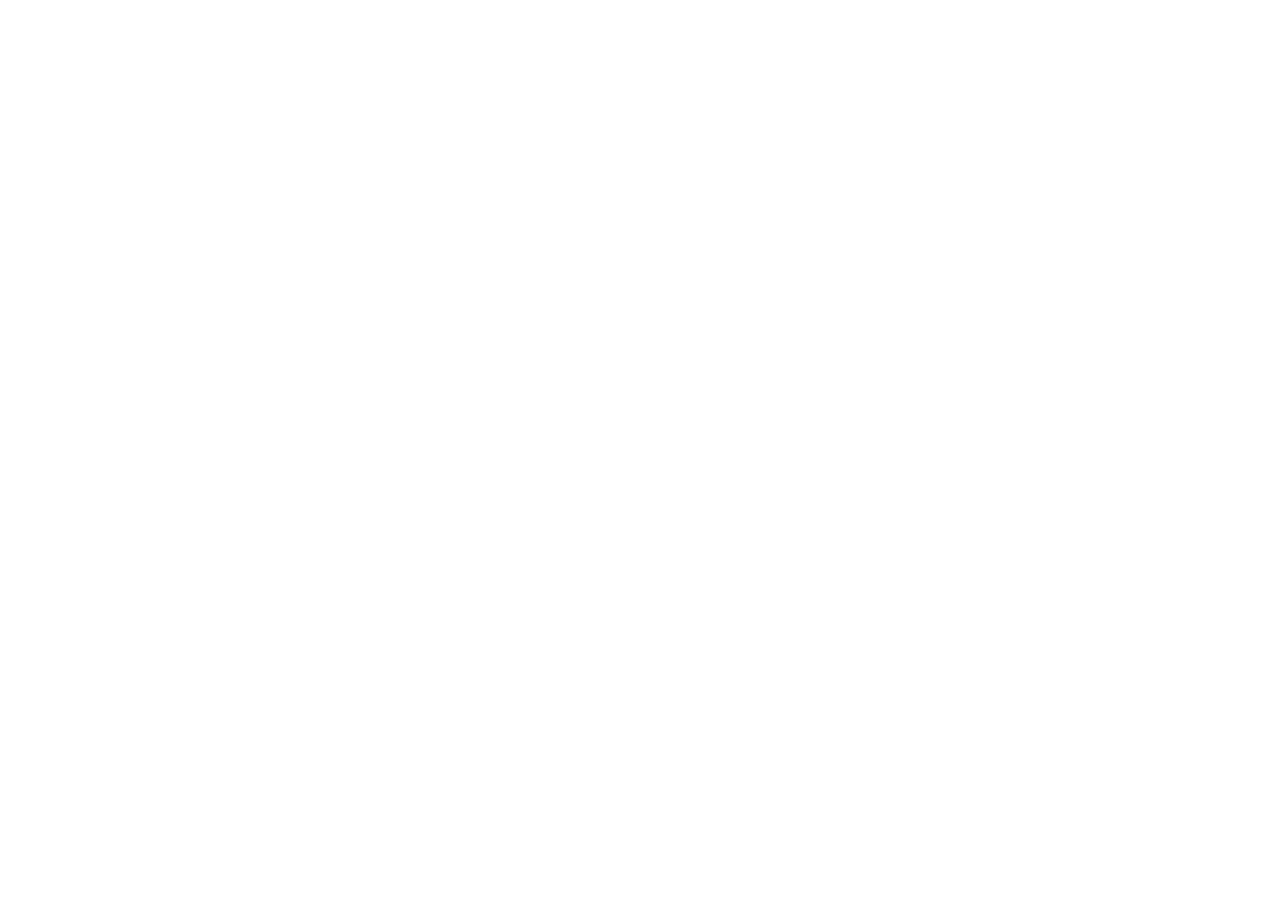
==== commit 5e94bee1: "Fix coverflow auto-scroll yanking page up; mobile made-with strip" ====
--- a/index.html
+++ b/index.html
@@ -9,31 +9,11 @@
     <link rel="preconnect" href="https://fonts.googleapis.com" />
     <link rel="preconnect" href="https://fonts.gstatic.com" crossorigin />
     <link href="https://fonts.googleapis.com/css2?family=Anton&family=Instrument+Serif:ital@0;1&family=Space+Grotesk:wght@400;500;600;700&display=swap" rel="stylesheet" />
-    <script type="module" crossorigin src="./assets/index-BJAaXyaM.js"></script>
-    <script src="./coverflow.js" defer></script>
-    <link rel="stylesheet" crossorigin href="./assets/index-CXG6b8lq.css">
+    <script type="module" crossorigin src="./assets/index-Dmpo9FVc.js"></script>
+    <link rel="stylesheet" crossorigin href="./assets/index-8B76OeyO.css">
   </head>
   <body>
     <div id="root"></div>
-    <script>
-    (function(){
-      function add(){
-        if(document.querySelector('.mw'))return;
-        var s=document.querySelector('.hero-stats');
-        if(!s){setTimeout(add,400);return;}
-        var d=document.createElement('div');
-        d.className='mw reveal';
-        d.innerHTML='<span class="mw-label">Videos made with</span><div class="mw-row">'
-        +'<div class="mw-badge"><span class="mw-tile mw-t-seedance">S<em>2.5</em></span><span class="mw-meta"><b>Seedance 2.5</b><i>AI Video Engine</i></span><span class="mw-shine"></span></div>'
-        +'<div class="mw-badge"><span class="mw-tile mw-t-pr">Pr</span><span class="mw-meta"><b>Premiere Pro</b><i>Editing</i></span><span class="mw-shine"></span></div>'
-        +'<div class="mw-badge"><span class="mw-tile mw-t-ae">Ae</span><span class="mw-meta"><b>After Effects</b><i>Motion Graphics</i></span><span class="mw-shine"></span></div>'
-        +'</div>';
-        s.after(d);
-        var io=new IntersectionObserver(function(es){es.forEach(function(e){if(e.isIntersecting){d.classList.add('in');io.disconnect();}})},{threshold:.1});
-        io.observe(d);
-      }
-      if(document.readyState==='loading')document.addEventListener('DOMContentLoaded',add);else add();
-    })();
-    </script>
+    <script src="./coverflow.js" defer></script>
   </body>
 </html>
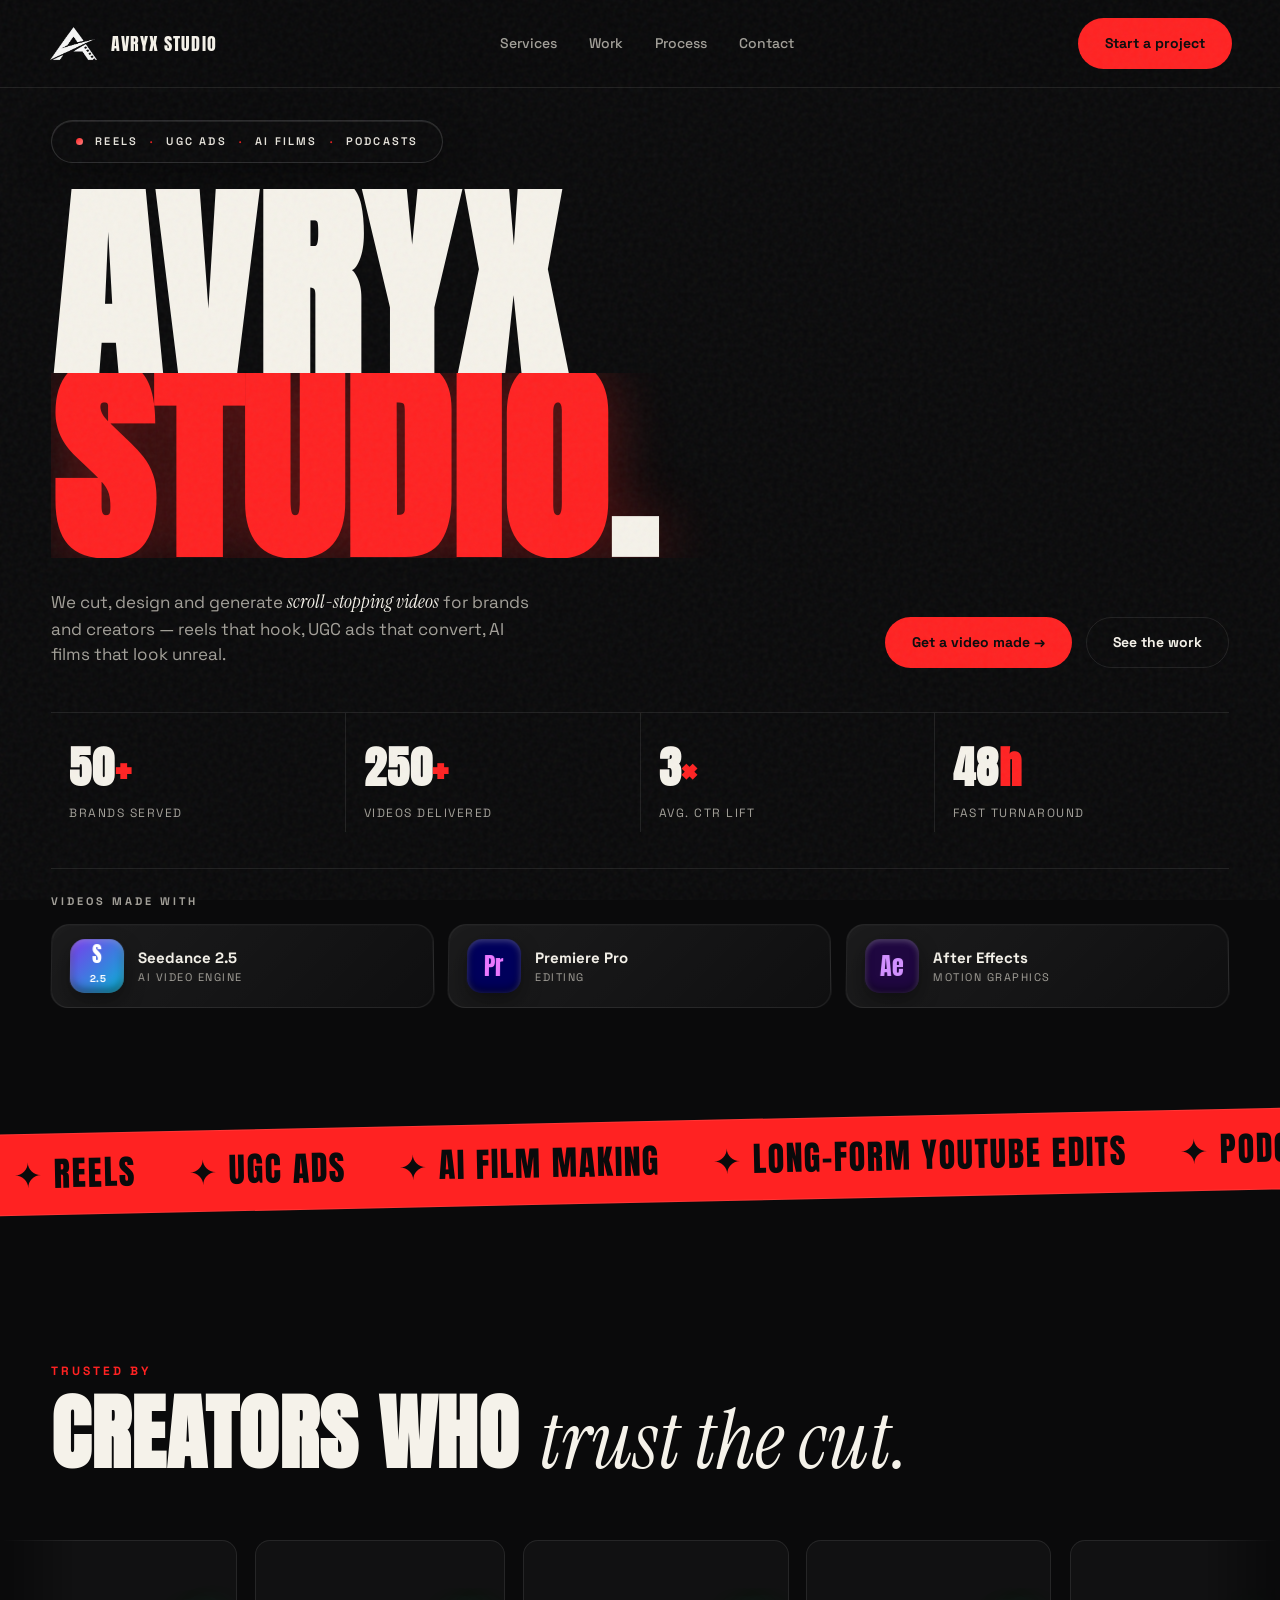
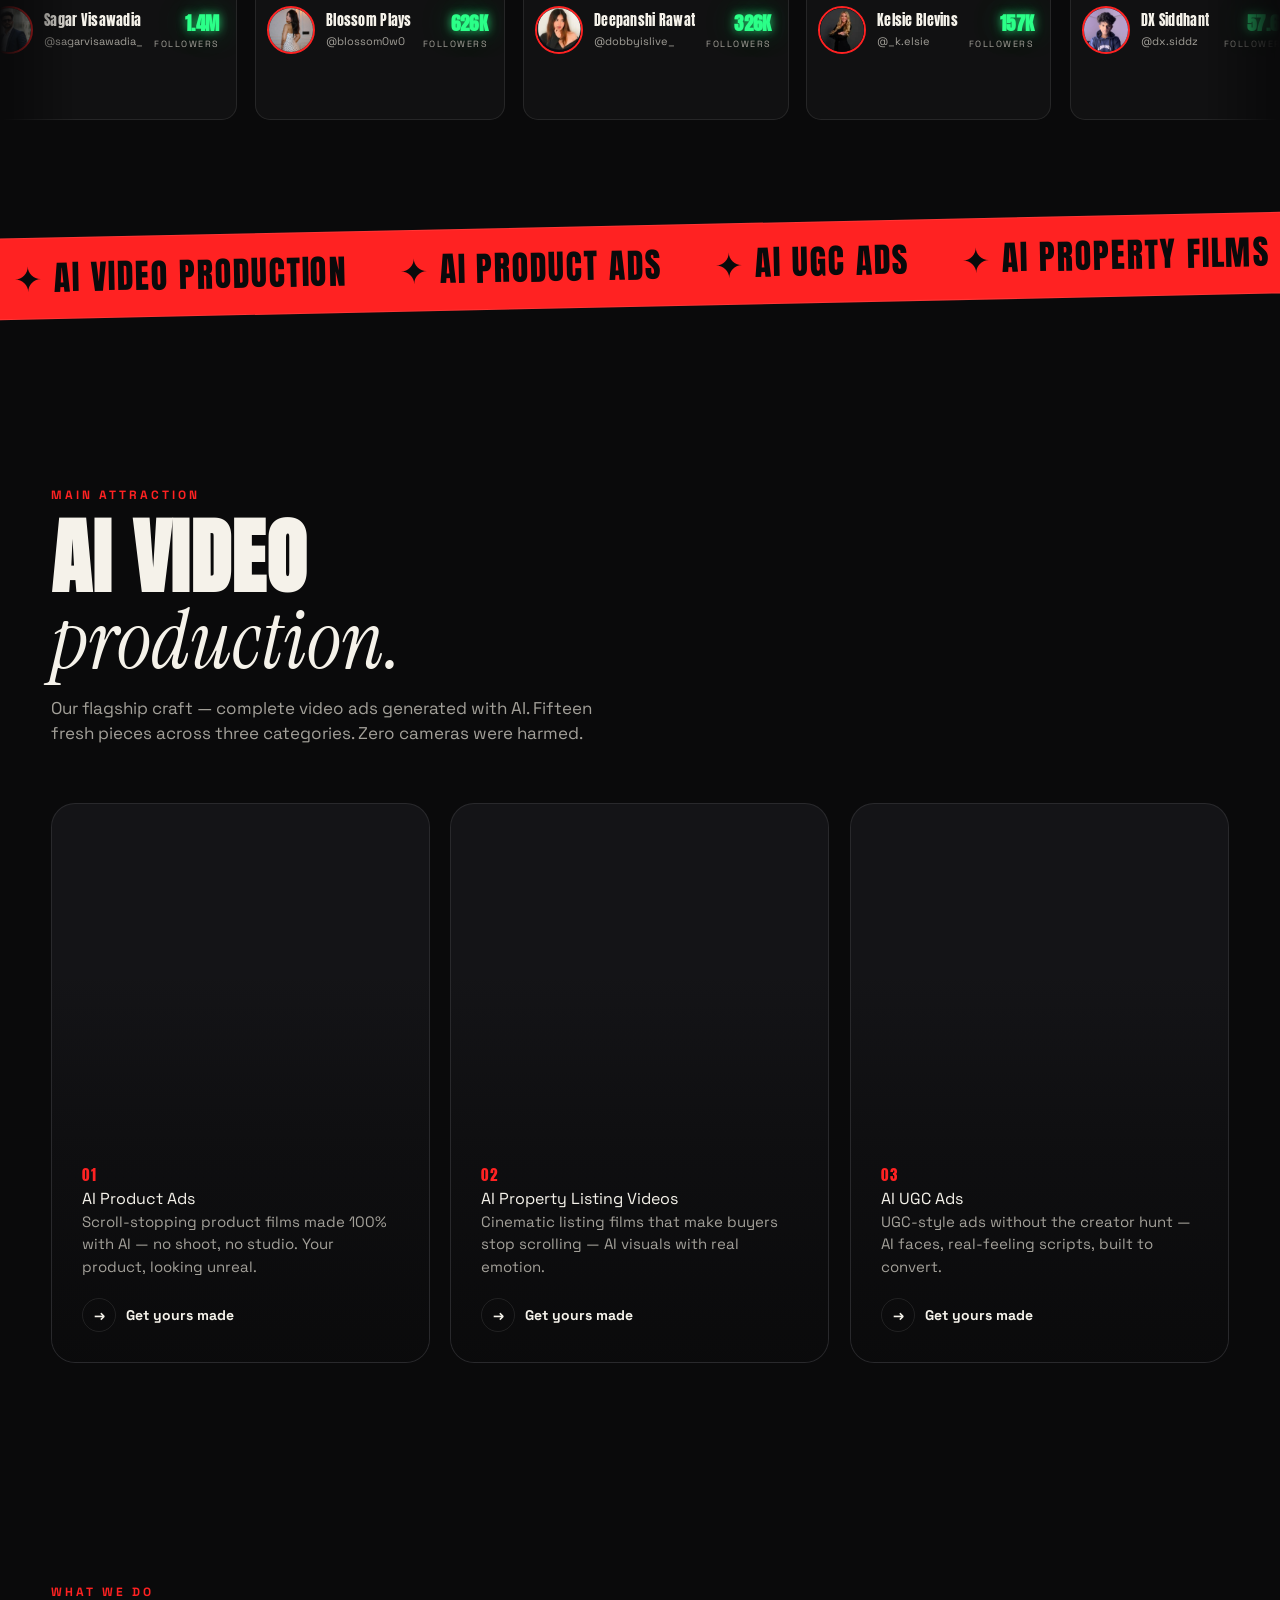
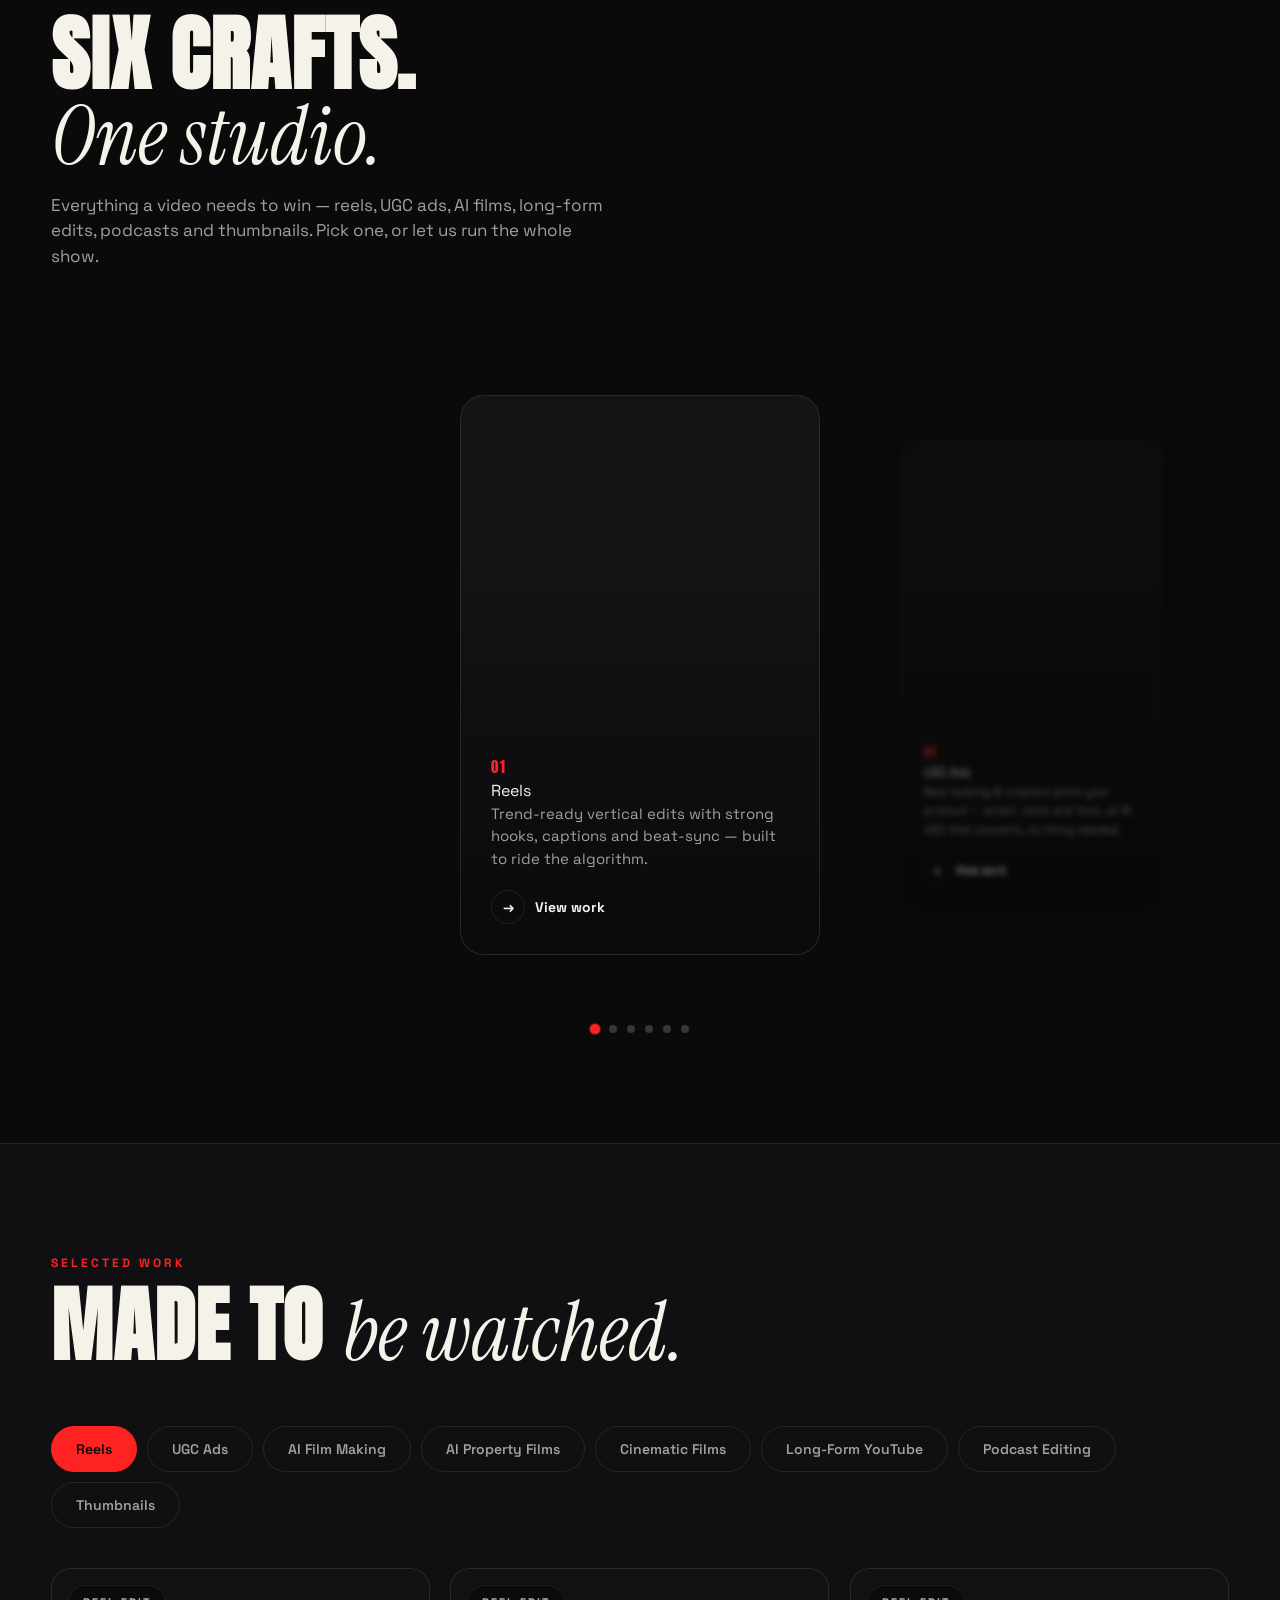
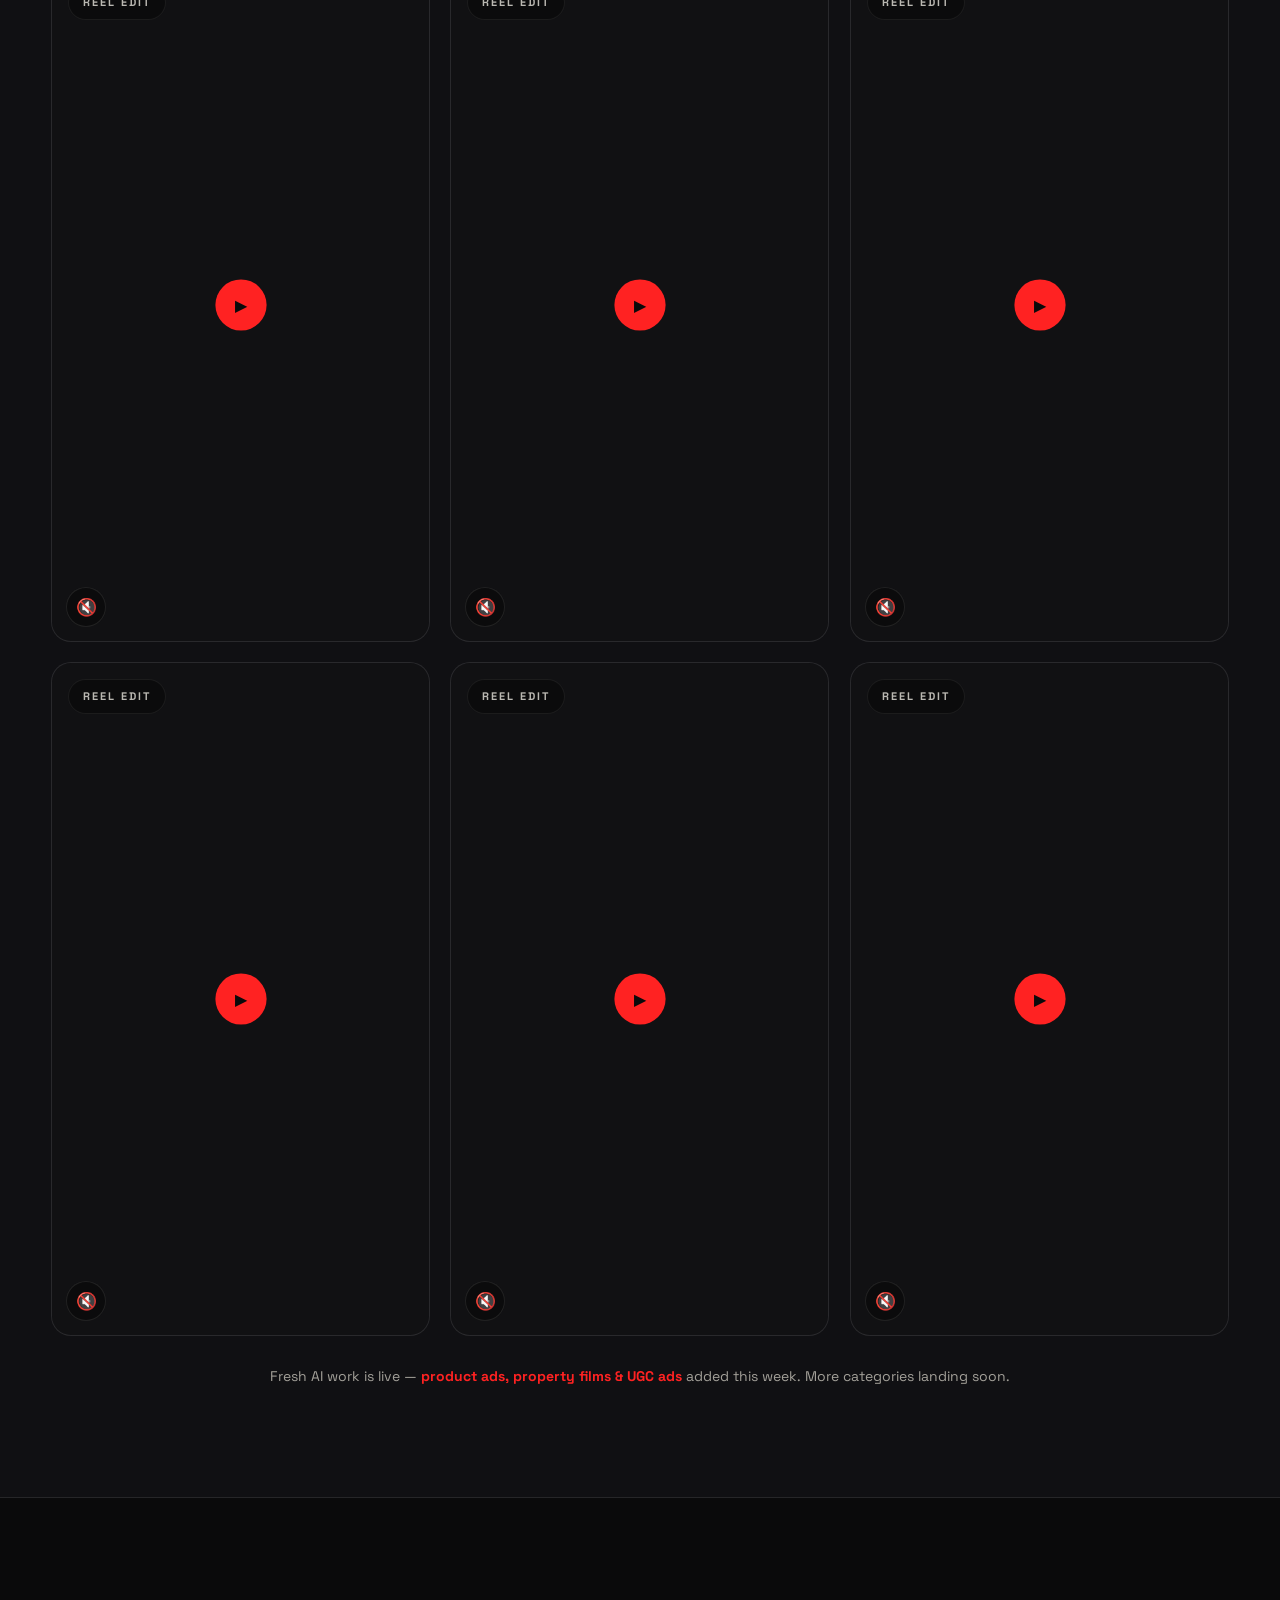
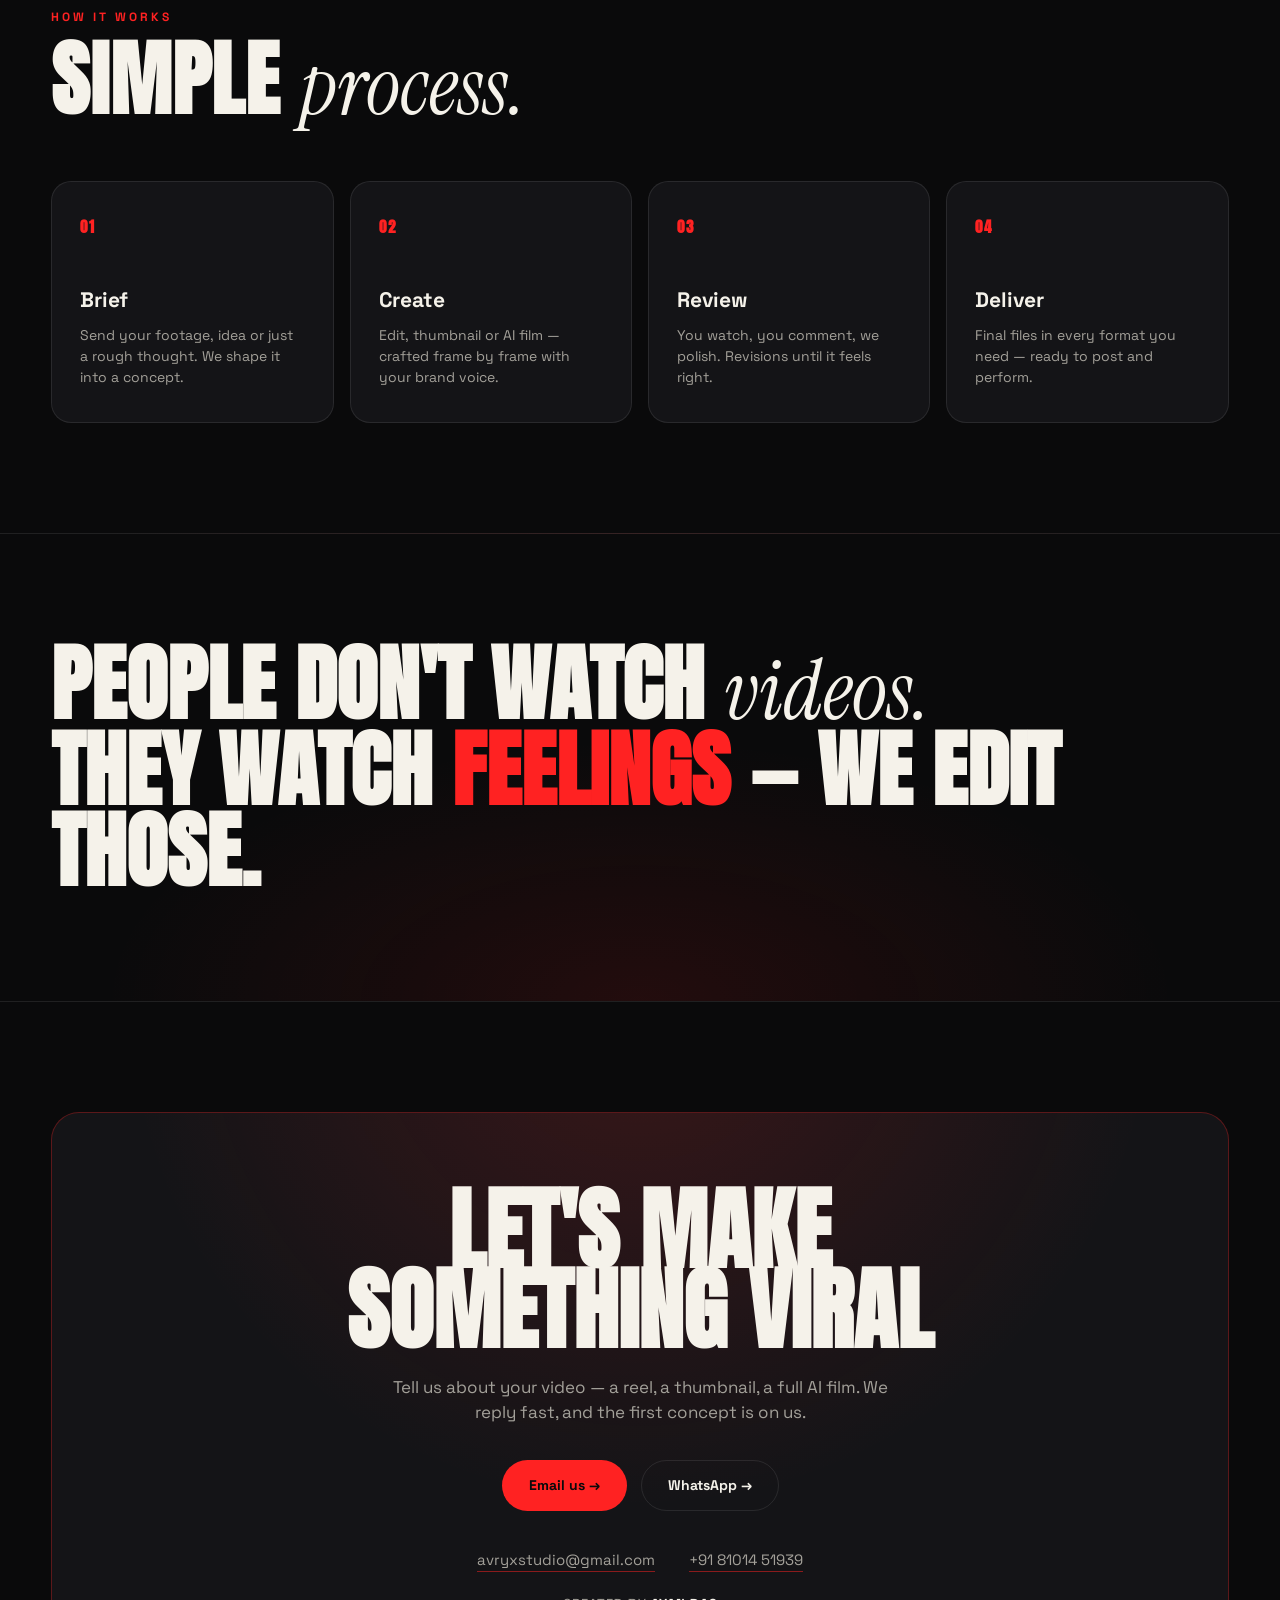
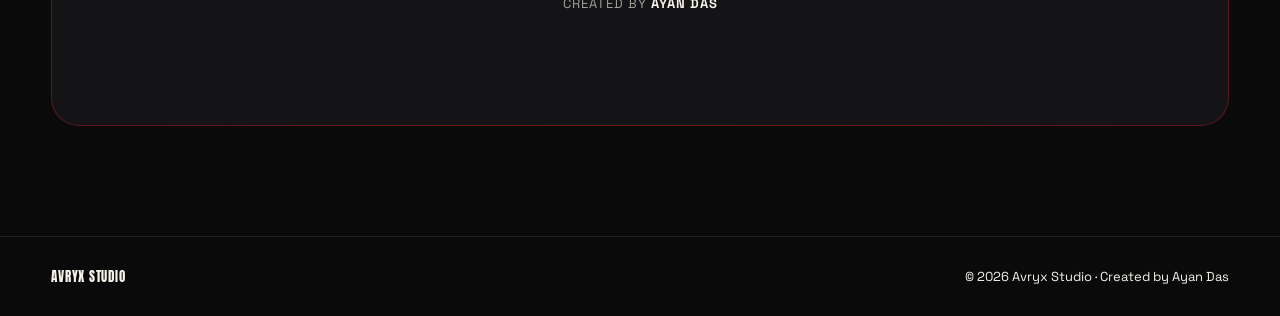
==== commit 3cc59aea: "Revert "Fix coverflow auto-scroll yanking page up; mobile made-with strip" (index.html) This reverts" ====
--- a/index.html
+++ b/index.html
@@ -9,11 +9,31 @@
     <link rel="preconnect" href="https://fonts.googleapis.com" />
     <link rel="preconnect" href="https://fonts.gstatic.com" crossorigin />
     <link href="https://fonts.googleapis.com/css2?family=Anton&family=Instrument+Serif:ital@0;1&family=Space+Grotesk:wght@400;500;600;700&display=swap" rel="stylesheet" />
-    <script type="module" crossorigin src="./assets/index-Dmpo9FVc.js"></script>
-    <link rel="stylesheet" crossorigin href="./assets/index-8B76OeyO.css">
+    <script type="module" crossorigin src="./assets/index-BJAaXyaM.js"></script>
+    <script src="./coverflow.js" defer></script>
+    <link rel="stylesheet" crossorigin href="./assets/index-CXG6b8lq.css">
   </head>
   <body>
     <div id="root"></div>
-    <script src="./coverflow.js" defer></script>
+    <script>
+    (function(){
+      function add(){
+        if(document.querySelector('.mw'))return;
+        var s=document.querySelector('.hero-stats');
+        if(!s){setTimeout(add,400);return;}
+        var d=document.createElement('div');
+        d.className='mw reveal';
+        d.innerHTML='<span class="mw-label">Videos made with</span><div class="mw-row">'
+        +'<div class="mw-badge"><span class="mw-tile mw-t-seedance">S<em>2.5</em></span><span class="mw-meta"><b>Seedance 2.5</b><i>AI Video Engine</i></span><span class="mw-shine"></span></div>'
+        +'<div class="mw-badge"><span class="mw-tile mw-t-pr">Pr</span><span class="mw-meta"><b>Premiere Pro</b><i>Editing</i></span><span class="mw-shine"></span></div>'
+        +'<div class="mw-badge"><span class="mw-tile mw-t-ae">Ae</span><span class="mw-meta"><b>After Effects</b><i>Motion Graphics</i></span><span class="mw-shine"></span></div>'
+        +'</div>';
+        s.after(d);
+        var io=new IntersectionObserver(function(es){es.forEach(function(e){if(e.isIntersecting){d.classList.add('in');io.disconnect();}})},{threshold:.1});
+        io.observe(d);
+      }
+      if(document.readyState==='loading')document.addEventListener('DOMContentLoaded',add);else add();
+    })();
+    </script>
   </body>
 </html>
--- a/assets/index-CXG6b8lq.css
+++ b/assets/index-CXG6b8lq.css
@@ -0,0 +1,80 @@
+:root{--bg:#0a0a0b;--bg2:#101013;--card:#141417;--line:#ffffff17;--text:#f5f2ea;--muted:#a3a099;--ember:#f22;--ember-soft:#ff222224;--font-display:"Anton",sans-serif;--font-serif:"Instrument Serif",serif;--font-body:"Space Grotesk",sans-serif}*{box-sizing:border-box;margin:0;padding:0}html{scroll-behavior:smooth}body{background:var(--bg);color:var(--text);font-family:var(--font-body);line-height:1.5;overflow-x:hidden}::selection{background:var(--ember);color:#0a0a0b}a{color:inherit;text-decoration:none}img,video{max-width:100%;display:block}.wrap{width:min(1280px,92%);margin:0 auto}body:after{content:"";pointer-events:none;z-index:200;opacity:.05;background-image:url("data:image/svg+xml,%3Csvg viewBox='0 0 200 200' xmlns='http://www.w3.org/2000/svg'%3E%3Cfilter id='n'%3E%3CfeTurbulence type='fractalNoise' baseFrequency='0.9' numOctaves='2'/%3E%3C/filter%3E%3Crect width='100%25' height='100%25' filter='url(%23n)'/%3E%3C/svg%3E");position:fixed;inset:0}.nav{z-index:100;-webkit-backdrop-filter:blur(18px);border-bottom:1px solid var(--line);background:#0a0a0b8c;justify-content:space-between;align-items:center;padding:18px min(4%,48px);display:flex;position:fixed;top:0;left:0;right:0}.brand{align-items:center;gap:12px;display:flex}.brand-mark{background:var(--ember);width:38px;height:38px;font-family:var(--font-display);color:#0a0a0b;border-radius:11px;place-items:center;font-size:22px;display:grid;box-shadow:0 0 28px #ff222273}.brand-name{font-family:var(--font-display);letter-spacing:.06em;font-size:18px}.brand-name span{color:var(--ember)}.nav-links{color:var(--muted);gap:32px;font-size:14px;font-weight:500;display:flex}.nav-links a{transition:color .25s;position:relative}.nav-links a:hover{color:var(--text)}.nav-links a:after{content:"";background:var(--ember);width:0;height:2px;transition:width .3s;position:absolute;bottom:-6px;left:0}.nav-links a:hover:after{width:100%}.btn{cursor:pointer;white-space:nowrap;border:1px solid #0000;border-radius:100px;align-items:center;gap:10px;padding:14px 26px;font-size:14px;font-weight:700;transition:transform .25s,box-shadow .25s,background .25s;display:inline-flex}.btn-solid{background:var(--ember);color:#0a0a0b}.btn-solid:hover{transform:translateY(-3px);box-shadow:0 14px 34px #f226}.btn-ghost{border-color:var(--line);color:var(--text)}.btn-ghost:hover{border-color:var(--ember);color:var(--ember);transform:translateY(-3px)}.hero{flex-direction:column;justify-content:flex-end;min-height:100svh;padding:120px 0 0;display:flex;position:relative;overflow:hidden}.hero-video{object-fit:cover;opacity:.5;filter:saturate(1.1)contrast(1.05);width:100%;height:100%;position:absolute;inset:0}.hero-shade{background:linear-gradient(180deg,#0a0a0b8c 0%,#0a0a0b40 40%,#0a0a0beb 88%,var(--bg) 100%);position:absolute;inset:0}.hero-inner{z-index:2;padding-bottom:44px;position:relative}.kicker{letter-spacing:2.2px;text-transform:uppercase;color:#f5f2eaf0;-webkit-backdrop-filter:blur(16px);background:#0c0c0e8c;border:1px solid #ffffff24;border-radius:100px;align-items:center;gap:12px;max-width:100%;margin-bottom:26px;padding:12px 24px;font-size:11px;font-weight:600;display:inline-flex;box-shadow:0 10px 34px #0006,inset 0 1px #ffffff17}.kicker .dot{background:linear-gradient(135deg,#f22,#ff8080);border-radius:50%;flex-shrink:0;width:7px;height:7px;animation:1.6s infinite pulse}.kicker i{color:var(--ember);opacity:.9;font-style:normal}@keyframes pulse{0%,to{box-shadow:0 0 #ff222280}50%{box-shadow:0 0 0 9px #f220}}.mega{font-family:var(--font-display);letter-spacing:.01em;text-transform:uppercase;line-height:.85}.mega .row{display:block;overflow:hidden}.mega .row span{animation:1s cubic-bezier(.2,.8,.2,1) both riseIn;display:inline-block}.mega .row:nth-child(2) span{animation-delay:.12s}.mega .row:nth-child(3) span{animation-delay:.24s}@keyframes riseIn{0%{transform:translateY(110%)rotate(2deg)}to{transform:translateY(0)rotate(0)}}.mega-avryx{font-size:clamp(88px,17vw,264px)}.mega-studio{color:var(--ember);-webkit-text-stroke:0;text-shadow:0 6px 60px #ff222259;font-size:clamp(88px,17vw,264px)}.mega-studio .fill{color:var(--text);-webkit-text-stroke:0}.hero-sub{flex-wrap:wrap;justify-content:space-between;align-items:flex-end;gap:26px;margin-top:30px;display:flex}.hero-sub p{max-width:480px;color:var(--muted);font-size:17px}.hero-sub p em{font-family:var(--font-serif);color:var(--text);font-size:19px;font-style:italic}.hero-cta{flex-wrap:wrap;gap:14px;display:flex}.hero-stats{border-top:1px solid var(--line);gap:0;margin-top:44px;display:flex}.hstat{border-right:1px solid var(--line);flex:1;padding:22px 18px 8px}.hstat:last-child{border-right:0}.hstat b{font-family:var(--font-display);letter-spacing:.02em;font-size:clamp(26px,3.4vw,44px);display:block}.hstat b i{color:var(--ember);font-style:normal}.hstat span{color:var(--muted);text-transform:uppercase;letter-spacing:1.5px;font-size:12px}.mw{border-top:1px solid var(--line);z-index:2;margin-top:36px;padding-top:24px;position:relative}.mw-label{letter-spacing:3px;text-transform:uppercase;color:var(--muted);margin-bottom:14px;font-size:11px;font-weight:700;display:block}.mw-row{flex-wrap:wrap;gap:14px;display:flex}.mw-badge{border:1px solid var(--line);cursor:default;background:linear-gradient(135deg,#ffffff12,#ffffff05);border-radius:18px;flex:1 1 0;align-items:center;gap:14px;min-width:0;padding:14px 18px;transition:transform .35s cubic-bezier(.2,.8,.2,1),box-shadow .35s,border-color .35s;animation:5s ease-in-out infinite mwFloat;display:flex;position:relative;overflow:hidden;transform:perspective(700px)rotateX(3deg)}.mw-badge:nth-child(2){animation-delay:1.2s}.mw-badge:nth-child(3){animation-delay:2.4s}.mw-badge:hover{border-color:#ffffff40;transform:perspective(700px)rotateX(0)translateY(-6px)scale(1.02);box-shadow:0 18px 44px #00000080}@keyframes mwFloat{0%,to{translate:0}50%{translate:0 -7px}}.mw-tile{width:54px;height:54px;font-family:var(--font-display);letter-spacing:.02em;border-radius:15px;flex-shrink:0;place-items:center;font-size:24px;display:grid;position:relative;box-shadow:inset 0 2px 6px #ffffff40,inset 0 -4px 8px #00000073,0 8px 20px #0006}.mw-t-seedance{color:#fff;background:linear-gradient(135deg,#7c3aed,#06b6d4);font-size:21px}.mw-t-seedance em{font-size:10px;font-style:normal;font-family:var(--font-body);letter-spacing:.05em;align-self:end;margin-left:2px;padding-bottom:9px;font-weight:700}.mw-t-pr{color:#ea77ff;background:#00005b}.mw-t-ae{color:#d291ff;background:#1f0740}.mw-meta{flex-direction:column;min-width:0;display:flex}.mw-meta b{white-space:nowrap;font-size:15px;font-weight:700}.mw-meta i{color:var(--muted);text-transform:uppercase;letter-spacing:1.5px;font-size:11px;font-style:normal}.mw-shine{pointer-events:none;background:linear-gradient(105deg,#0000 20%,#ffffff4d 50%,#0000 80%);width:45%;animation:3.8s ease-in-out infinite mwShine;position:absolute;top:-60%;bottom:-60%;left:0;transform:skew(-18deg)translate(-260%)}.mw-badge:nth-child(2) .mw-shine{animation-delay:1.25s}.mw-badge:nth-child(3) .mw-shine{animation-delay:2.5s}.mw-badge:hover .mw-shine{animation-duration:1.1s}@keyframes mwShine{0%{transform:skew(-18deg)translate(-260%)}55%,to{transform:skew(-18deg)translate(560%)}}.marquee{border-top:1px solid var(--line);border-bottom:1px solid var(--line);background:var(--ember);margin:70px 0;overflow:hidden;transform:rotate(-1.2deg)scale(1.02)}.marquee-track{gap:0;width:max-content;padding:14px 0;animation:22s linear infinite scrollX;display:flex}.marquee-track span{font-family:var(--font-display);color:#0a0a0b;letter-spacing:.05em;white-space:nowrap;text-transform:uppercase;padding:0 26px;font-size:clamp(20px,2.6vw,34px)}@keyframes scrollX{to{transform:translate(-50%)}}section{padding:110px 0}.sec-head{margin-bottom:56px}.sec-tag{letter-spacing:3px;text-transform:uppercase;color:var(--ember);margin-bottom:16px;font-size:12px;font-weight:700;display:block}.sec-title{font-family:var(--font-display);text-transform:uppercase;letter-spacing:.01em;font-size:clamp(44px,6.4vw,96px);line-height:.92}.sec-title .serif{font-family:var(--font-serif);text-transform:none;letter-spacing:0;font-style:italic;font-weight:400}.sec-desc{color:var(--muted);max-width:560px;margin-top:18px;font-size:17px}.reveal{opacity:0;transition:opacity .9s cubic-bezier(.2,.8,.2,1),transform .9s cubic-bezier(.2,.8,.2,1);transform:translateY(56px)}.reveal.in{opacity:1;transform:none}.reveal-d1{transition-delay:.1s}.reveal-d2{transition-delay:.2s}.reveal-d3{transition-delay:.3s}.cats{grid-template-columns:repeat(3,1fr);gap:20px;display:grid}.cat{background:var(--card);border:1px solid var(--line);cursor:pointer;min-height:560px;transform-style:preserve-3d;will-change:transform;border-radius:24px;flex-direction:column;justify-content:flex-end;transition:transform .5s cubic-bezier(.2,.8,.2,1),box-shadow .5s,border-color .5s;display:flex;position:relative;overflow:hidden}.cat:hover{border-color:#ff222280;box-shadow:0 34px 80px #0000008c}.cat-bg{position:absolute;inset:0;overflow:hidden}.cat-bg video{object-fit:cover;opacity:0;width:100%;height:100%;transition:opacity .6s,transform 1.4s cubic-bezier(.2,.8,.2,1);transform:scale(1.12)}.cat:hover .cat-bg video{opacity:.85;transform:scale(1)}.cat-art{transition:opacity .5s,transform .8s;position:absolute;inset:0}.cat:hover .cat-art{opacity:0;transform:scale(1.06)}.art-edit{background:radial-gradient(circle at 30% 20%,#ff222259,#0000 55%),repeating-linear-gradient(-45deg,#0000 0 34px,#ffffff0d 34px 36px),linear-gradient(160deg,#1b1b1f,#0d0d0f)}.art-edit:before{content:"REC";letter-spacing:2px;color:#ff5c5c;border:1px solid #ff5c5c80;border-radius:100px;padding:8px 14px;font-size:11px;font-weight:700;animation:1.4s infinite blink;position:absolute;top:26px;right:26px}@keyframes blink{50%{opacity:.25}}.art-edit:after{content:"";background:linear-gradient(90deg,var(--ember) 0 30%,#ffffff26 30% 100%);height:2px;position:absolute;bottom:120px;left:0;right:0}.art-thumb{background:radial-gradient(circle at 70% 80%,#ff22224d,#0000 55%),linear-gradient(200deg,#232326,#101012)}.art-thumb .mock{border:1px solid var(--line);background:linear-gradient(135deg,#2a2a30,#141416);border-radius:16px;padding:26px 22px;position:absolute;inset:34px 30px auto;overflow:hidden;transform:rotate(-2deg);box-shadow:0 20px 50px #00000080}.art-thumb .mock b{font-family:var(--font-display);text-transform:uppercase;font-size:30px;line-height:1;display:block}.art-thumb .mock b i{color:var(--ember);font-style:normal}.art-thumb .mock .ctr{letter-spacing:2px;color:var(--muted);margin-top:14px;font-size:11px}.art-thumb .mock .bar{background:#ffffff1a;border-radius:99px;height:8px;margin-top:8px;overflow:hidden}.art-thumb .mock .bar i{background:linear-gradient(90deg,var(--ember),#ff8080);border-radius:99px;width:0;height:100%;animation:3s ease-in-out infinite ctr;display:block}@keyframes ctr{0%{width:8%}55%{width:92%}to{width:8%}}.art-ai{background:radial-gradient(circle at 50% 30%,#ff222252,#0000 60%),linear-gradient(#16161a,#0b0b0d)}.art-ai .prompt{color:var(--muted);border:1px solid var(--line);background:#0a0a0bb3;border-radius:14px;padding:16px 18px;font-size:14px;position:absolute;top:44px;left:30px;right:30px}.art-ai .prompt .cursor{background:var(--ember);vertical-align:-3px;width:9px;height:18px;animation:.9s infinite blink;display:inline-block}.art-ai .frames{gap:10px;display:flex;position:absolute;bottom:150px;left:30px;right:30px}.art-ai .frames i{border:1px solid var(--line);background:linear-gradient(135deg,#2b2b31,#17171a);border-radius:10px;flex:1;height:74px;animation:2.6s ease-in-out infinite framePulse}.art-ai .frames i:nth-child(2){animation-delay:.35s}.art-ai .frames i:nth-child(3){animation-delay:.7s}@keyframes framePulse{0%,to{opacity:.35;transform:scaleY(.92)}50%{opacity:1;border-color:#ff222280;transform:scaleY(1)}}.cat-shade{background:linear-gradient(#0000 30%,#0a0a0b8c 62%,#0a0a0bf5 100%);position:absolute;inset:0}.cat-body{z-index:2;padding:32px 30px 30px;position:relative;transform:translateZ(40px)}.cat-num{font-family:var(--font-display);color:var(--ember);letter-spacing:2px;font-size:15px}.cat-desc{color:var(--muted);max-width:340px;font-size:15px}.cat-link{color:var(--text);align-items:center;gap:10px;margin-top:20px;font-size:14px;font-weight:700;display:inline-flex}.cat-link .arr{border:1px solid var(--line);border-radius:50%;place-items:center;width:34px;height:34px;transition:all .35s;display:grid}.cat:hover .cat-link .arr{background:var(--ember);border-color:var(--ember);color:#0a0a0b;transform:rotate(-45deg)}.cat-glow{pointer-events:none;opacity:0;-webkit-mask-composite:xor;background:linear-gradient(135deg,#ff2222b3,#0000 40% 60%,#ff222259);border-radius:26px;padding:2px;transition:opacity .5s;position:absolute;inset:-2px;-webkit-mask-image:linear-gradient(#fff 0 0),linear-gradient(#fff 0 0);-webkit-mask-position:0 0,0 0}.cat:hover .cat-glow{opacity:1}.art-longform{background:radial-gradient(circle at 30% 25%,#ff22224d,#0000 55%),linear-gradient(160deg,#1a1a1f,#0c0c0e)}.art-longform .player{aspect-ratio:16/8.2;border:1px solid var(--line);background:linear-gradient(135deg,#232329,#131316);border-radius:16px;position:absolute;top:52px;left:30px;right:30px;overflow:hidden;box-shadow:0 24px 60px #00000080}.art-longform .clips{gap:5px;display:flex;position:absolute;inset:16px 14px}.art-longform .clips i{background:linear-gradient(#34343c,#1e1e24);border:1px solid #ffffff0f;border-radius:4px;flex:1}.art-longform .clips i:nth-child(odd){background:linear-gradient(#ff22228c,#ff222224);border-color:#ff222240}.art-longform .playhead{background:var(--ember);width:2px;box-shadow:0 0 14px var(--ember);animation:4.5s linear infinite playhead;position:absolute;top:8px;bottom:8px}@keyframes playhead{0%{left:14px}to{left:calc(100% - 16px)}}.art-longform .badge{letter-spacing:2px;color:#0a0a0b;background:var(--ember);border-radius:8px;padding:6px 12px;font-size:10px;font-weight:700;position:absolute;top:20px;right:22px}.art-podcast{background:radial-gradient(circle at 50% 20%,#ff22224d,#0000 55%),linear-gradient(#17171b,#0c0c0e)}.art-podcast .mic{background:radial-gradient(circle at 35% 30%,#3d3d46,#17171b);border:1px solid #ff222273;border-radius:50%;place-items:center;width:88px;height:88px;display:grid;position:absolute;top:46px;left:50%;transform:translate(-50%);box-shadow:0 18px 44px #00000080}.art-podcast .mic span{background:linear-gradient(#54545e,#2a2a31);border:1px solid #ffffff29;border-radius:14px;width:26px;height:42px;display:block;position:relative}.art-podcast .mic span:before{content:"";background:#ffffff40;height:2px;position:absolute;top:9px;left:5px;right:5px;box-shadow:0 8px #ffffff40,0 16px #ffffff40}.art-podcast .mic span:after{content:"";background:#ffffff40;width:2px;height:12px;position:absolute;top:100%;left:50%;transform:translate(-50%)}.art-podcast .mic:after{content:"";border:1px solid #f226;border-radius:50%;animation:2.2s ease-out infinite micRing;position:absolute;inset:-9px}@keyframes micRing{0%{opacity:1;transform:scale(.85)}to{opacity:0;transform:scale(1.3)}}.art-podcast .wave{align-items:center;gap:6px;height:64px;display:flex;position:absolute;bottom:168px;left:44px;right:44px}.art-podcast .wave i{background:linear-gradient(#ff2222f2,#ffb01c73);border-radius:99px;flex:1;height:100%;animation:1.15s ease-in-out infinite wave;transform:scaleY(.2)}.art-podcast .wave i:nth-child(2n){animation-delay:.15s}.art-podcast .wave i:nth-child(3n){animation-delay:.3s}.art-podcast .wave i:nth-child(4n){animation-delay:.45s}.art-podcast .wave i:nth-child(5n){animation-delay:.6s}@keyframes wave{0%,to{transform:scaleY(.18)}50%{transform:scaleY(1)}}.art-aiugc{background:radial-gradient(circle at 50% 20%,#ff22224d,#0000 55%),linear-gradient(#17171b,#0c0c0e)}.art-aiugc .phone{border:1px solid var(--line);background:linear-gradient(160deg,#26262c,#141417);border-radius:26px;width:148px;height:250px;position:absolute;top:36px;left:50%;overflow:hidden;transform:translate(-50%)rotate(3deg);box-shadow:0 24px 60px #0000008c}.art-aiugc .phone .face{background:radial-gradient(circle at 35% 30%,#3a3a42,#1b1b1f);border:1px solid #f226;border-radius:50%;width:64px;height:64px;position:absolute;top:26px;left:50%;transform:translate(-50%)}.art-aiugc .phone .cap{background:#ffffff1f;border-radius:99px;height:10px;position:absolute;left:22px;right:22px}.art-aiugc .phone .cap.c1{animation:2.4s ease-in-out infinite capW;top:120px}.art-aiugc .phone .cap.c2{animation:2.4s ease-in-out .3s infinite capW;top:140px}.art-aiugc .phone .cap.c3{animation:2.4s ease-in-out .6s infinite capW;top:160px}.art-aiugc .phone .cap.hot{background:linear-gradient(90deg,var(--ember),#ff8080)}@keyframes capW{0%,to{transform-origin:0;transform:scaleX(.55)}50%{transform-origin:0;transform:scaleX(1)}}.art-aiugc .phone .shop{text-align:center;letter-spacing:2px;color:#0a0a0b;background:var(--ember);border-radius:99px;padding:9px 0;font-size:10px;font-weight:700;animation:2s infinite blink;position:absolute;bottom:22px;left:22px;right:22px}.art-reels{background:radial-gradient(circle at 20% 80%,#ff222247,#0000 55%),linear-gradient(200deg,#191920,#0d0d0f)}.art-reels .feed{gap:12px;display:flex;position:absolute;inset:44px 34px 150px}.art-reels .feed i{border:1px solid var(--line);background:linear-gradient(170deg,#2b2b32,#161619);border-radius:14px;flex:1;position:relative;overflow:hidden}.art-reels .feed i:first-child{animation:3s ease-in-out infinite feedBob}.art-reels .feed i:nth-child(2){animation:3s ease-in-out .4s infinite feedBob2}.art-reels .feed i:nth-child(3){animation:3s ease-in-out .8s infinite feedBob}.art-reels .feed i:after{content:"▶";color:#ff2222d9;place-items:center;font-size:20px;display:grid;position:absolute;inset:0}@keyframes feedBob{0%,to{transform:translateY(0)}50%{transform:translateY(-12px)}}@keyframes feedBob2{0%,to{transform:translateY(14px)}50%{transform:translateY(2px)}}.art-product{background:radial-gradient(circle at 70% 25%,#ff222252,#0000 55%),linear-gradient(#18181d,#0c0c0e)}.art-product .box{border:1px solid var(--line);background:linear-gradient(135deg,#2e2e36,#17171b);border-radius:22px;width:168px;height:168px;position:absolute;top:52px;left:50%;overflow:hidden;transform:translate(-50%)rotate(3deg);box-shadow:0 24px 60px #00000080}.art-product .box:before{content:"NEW DROP";text-align:center;font-family:var(--font-display);letter-spacing:.04em;color:var(--text);font-size:22px;position:absolute;top:18px;left:0;right:0}.art-product .box:after{content:"";background:linear-gradient(105deg,#0000,#ffffff47,#0000);width:46px;animation:2.8s ease-in-out infinite shine;position:absolute;top:-20%;bottom:-20%;left:-70px;transform:skew(-18deg)}@keyframes shine{0%{left:-70px}55%,to{left:230px}}.art-product .price{font-family:var(--font-display);color:var(--ember);letter-spacing:.06em;white-space:nowrap;border:1px dashed #ff222280;border-radius:12px;padding:8px 18px;font-size:20px;position:absolute;top:244px;left:50%;transform:translate(-50%)}.work-sec{background:var(--bg2);border-top:1px solid var(--line);border-bottom:1px solid var(--line)}.tabs{flex-wrap:wrap;gap:10px;margin-bottom:40px;display:flex}.tab{border:1px solid var(--line);color:var(--muted);font-family:var(--font-body);cursor:pointer;background:0 0;border-radius:100px;padding:13px 24px;font-size:14px;font-weight:600;transition:all .3s}.tab:hover{color:var(--text);border-color:#ffffff40}.tab.active{background:var(--ember);border-color:var(--ember);color:#0a0a0b}.work-grid{grid-template-columns:repeat(3,1fr);gap:20px;display:grid}.wcard{background:var(--card);border:1px solid var(--line);aspect-ratio:16/10;border-radius:20px;transition:transform .5s cubic-bezier(.2,.8,.2,1),box-shadow .5s;animation:.6s cubic-bezier(.2,.8,.2,1) both cardIn;position:relative;overflow:hidden}.wcard:nth-child(2){animation-delay:80ms}.wcard:nth-child(3){animation-delay:.16s}@keyframes cardIn{0%{opacity:0;transform:translateY(34px)scale(.97)}to{opacity:1;transform:none}}.wcard:hover{transform:translateY(-10px)scale(1.015);box-shadow:0 26px 60px #00000080}.wcard video{object-fit:cover;width:100%;height:100%}.wcard .wtag{letter-spacing:2px;text-transform:uppercase;-webkit-backdrop-filter:blur(8px);backdrop-filter:blur(8px);border:1px solid var(--line);background:#0a0a0bb8;border-radius:100px;padding:8px 14px;font-size:11px;font-weight:700;position:absolute;top:16px;left:16px}.wcard .wplay{opacity:0;background:#0a0a0b40;place-items:center;transition:all .35s;display:grid;position:absolute;inset:0}.wcard:hover .wplay{opacity:1}.wcard .wplay i{background:var(--ember);color:#0a0a0b;border-radius:50%;place-items:center;width:64px;height:64px;font-size:20px;font-style:normal;transition:all .35s;display:grid;transform:scale(.8)}.wcard:hover .wplay i{transform:scale(1)}.tcard{border:1px solid var(--line);aspect-ratio:16/10;background:linear-gradient(135deg,#222227,#121214);border-radius:20px;align-items:center;padding:34px;transition:transform .5s cubic-bezier(.2,.8,.2,1),box-shadow .5s;animation:.6s both cardIn;display:flex;position:relative;overflow:hidden}.tcard:nth-child(2){animation-delay:80ms}.tcard:nth-child(3){animation-delay:.16s}.tcard:hover{transform:translateY(-10px)rotate(-.6deg);box-shadow:0 26px 60px #00000080}.tcard h4{font-family:var(--font-display);text-transform:uppercase;font-size:clamp(28px,3vw,44px);line-height:.95}.tcard .tnum{font-family:var(--font-display);color:#ffffff29;font-size:30px;position:absolute;top:18px;right:22px}.work-note{color:var(--muted);text-align:center;margin-top:30px;font-size:14px}.work-note b{color:var(--ember)}.steps{grid-template-columns:repeat(4,1fr);gap:16px;display:grid}.step{border:1px solid var(--line);background:var(--card);border-radius:20px;padding:34px 28px;transition:all .4s;position:relative;overflow:hidden}.step:hover{border-color:#ff222280;transform:translateY(-8px)}.step:before{content:"";background:linear-gradient(90deg,var(--ember),transparent);transform-origin:0;height:3px;transition:transform .5s;position:absolute;top:0;left:0;right:0;transform:scaleX(0)}.step:hover:before{transform:scaleX(1)}.step b{font-family:var(--font-display);color:var(--ember);letter-spacing:2px;font-size:15px}.step h3{letter-spacing:-.01em;margin:44px 0 10px;font-size:21px}.step p{color:var(--muted);font-size:14px}.statement{border-top:1px solid var(--line);border-bottom:1px solid var(--line);background:radial-gradient(60% 80% at 50% 100%,#ff22221a,#0000 70%)}.statement h2{font-family:var(--font-display);text-transform:uppercase;max-width:1100px;font-size:clamp(40px,6.6vw,104px);line-height:.95}.statement h2 .serif{font-family:var(--font-serif);text-transform:none;font-style:italic;font-weight:400}.statement h2 .ember{color:var(--ember)}.cta-box{text-align:center;background:radial-gradient(circle at 50% -20%,#ff222229,transparent 55%),var(--card);border:1px solid #ff22224d;border-radius:28px;padding:clamp(44px,6vw,90px);position:relative;overflow:hidden}.cta-box h2{font-family:var(--font-display);text-transform:uppercase;font-size:clamp(46px,7vw,110px);line-height:.9}.cta-box p{color:var(--muted);max-width:520px;margin:24px auto 34px;font-size:17px}.cta-row{flex-wrap:wrap;justify-content:center;gap:14px;display:flex}.contact-lines{color:var(--muted);flex-wrap:wrap;justify-content:center;gap:34px;margin-top:38px;font-size:15px;display:flex}.contact-lines a{border-bottom:1px solid #ff222280;transition:all .25s}.contact-lines a:hover{color:var(--ember)}footer{border-top:1px solid var(--line);color:var(--text);flex-wrap:wrap;justify-content:space-between;gap:16px;padding:30px 0;font-size:13px;display:flex}footer .fbrand{font-family:var(--font-display);letter-spacing:.06em;color:var(--text)}footer .fbrand span{color:var(--ember)}@media (width<=1024px){.cats{grid-template-columns:1fr;max-width:640px;margin:0 auto}.cat{min-height:480px}.steps,.work-grid{grid-template-columns:1fr 1fr}}@media (width<=680px){.nav-links{display:none}.nav{padding:14px min(4%,20px)}.brand-mark{border-radius:10px;width:32px;height:32px;font-size:18px}.mega-avryx,.mega-studio{font-size:clamp(58px,19vw,88px)}.sec-title{font-size:clamp(30px,9vw,44px)}.sec-desc{font-size:15px}.cat-title{font-size:30px}.cat-desc{font-size:14px}.statement h2{font-size:clamp(28px,8.5vw,40px)}.cta-box h2{font-size:clamp(32px,10vw,46px)}.cta-box p{font-size:15px}.tcard h4,.hstat b{font-size:24px}.btn{padding:12px 20px;font-size:14px}section{padding:76px 0}.work-grid,.steps{grid-template-columns:1fr}.hero-stats{flex-wrap:wrap}.hstat{flex:40%}.hstat:nth-child(2){border-right:0}.mega-studio{-webkit-text-stroke:0}.kicker{letter-spacing:1.5px;text-align:center;flex-wrap:wrap;justify-content:center;row-gap:6px;padding:10px 18px;font-size:10px}.mw-row{gap:10px}.mw-badge{border-radius:14px;gap:10px;padding:10px 12px}.mw-tile{border-radius:11px;width:42px;height:42px;font-size:17px}.mw-t-seedance{font-size:16px}.mw-meta b{font-size:12.5px}.mw-meta i{letter-spacing:1px;font-size:9px}}@media (width<=420px){.mw-meta i{display:none}.mw-badge{gap:8px;padding:10px}}.trusted-sec{padding:90px 0 30px;overflow:hidden}.trusted-marquee{cursor:grab;scrollbar-width:none;-ms-overflow-style:none;touch-action:pan-x pan-y;margin-top:44px;overflow-x:auto;-webkit-mask-image:linear-gradient(90deg,#0000,#000 6% 94%,#0000);mask-image:linear-gradient(90deg,#0000,#000 6% 94%,#0000)}.trusted-marquee::-webkit-scrollbar{display:none}.trusted-marquee.dragging{cursor:grabbing}.trusted-track{-webkit-user-select:none;user-select:none;gap:18px;width:max-content;padding:6px 0;display:flex}.trusted-track img{-webkit-user-drag:none;user-drag:none}.tcard{border:1px solid var(--line);-webkit-backdrop-filter:blur(8px);backdrop-filter:blur(8px);background:#ffffff08;border-radius:15px;align-items:center;gap:11px;min-width:236px;padding:11px 16px 11px 11px;display:flex}.tcard img{object-fit:cover;border:2px solid var(--ember);background:#1a1a1c;border-radius:50%;flex:none;width:48px;height:48px}.tmeta{flex-direction:column;gap:2px;min-width:0;display:flex}.tname{font-family:var(--font-display);letter-spacing:.02em;white-space:nowrap;font-size:14px}.thandle{color:var(--muted);font-size:11px}.tcount{text-align:right;flex-direction:column;flex:none;margin-left:auto;display:flex}.tcount b{font-family:var(--font-display);letter-spacing:.02em;color:#2bff88;text-shadow:0 0 10px #2bff88bf,0 0 30px #2bff8859;font-size:19px}.tcount span{color:var(--muted);text-transform:uppercase;letter-spacing:1.5px;font-size:9px}@media (width<=640px){.tcard{border-radius:14px;gap:10px;min-width:208px;padding:10px 14px 10px 10px}.tcard img{width:44px;height:44px}.tname{font-size:13px}.tcount b{font-size:17px}}
+.brand-logo{width:38px;height:38px;border-radius:50%;object-fit:cover;display:block;box-shadow:0 0 28px #ff222273}
+#ai-production .cat:hover{transform:translateY(-10px)}
+@media (width<=680px){#ai-production .cat{min-height:340px}#ai-production .cat-body{padding:20px 18px}#ai-production .cat-title{font-size:27px}#ai-production .cat-desc{font-size:13.5px}}
+
+.wcard.vert{aspect-ratio:9/16}.wcard:not(.playing) .wplay{opacity:1}.wcard.playing .wplay{opacity:0}.wcard.playing:hover .wplay{opacity:0}@media(hover:none){.cat .cat-bg::after{content:"▶";position:absolute;right:18px;bottom:18px;width:52px;height:52px;border-radius:50%;background:var(--ember);color:#0a0a0b;display:grid;place-items:center;font-size:18px;z-index:3}.cat.playing .cat-bg::after{display:none}}
+.tcard.timg{display:block;padding:0}.tcard.timg img{width:100%;height:100%;object-fit:cover;display:block;transition:transform .6s cubic-bezier(.2,.8,.2,1)}.tcard.timg:hover img{transform:scale(1.05)}.wsoon{grid-column:1/-1;text-align:center;padding:70px 20px;color:var(--muted);font-size:15px;letter-spacing:2px;border:1px dashed var(--line);border-radius:20px}
+
+.cat.vprev .cat-art{opacity:0;transform:scale(1.06);pointer-events:none}.cat.vprev .cat-bg video{opacity:.85;transform:scale(1)}
+
+.tcard.timg{aspect-ratio:16/9}.tcard.timg img{border-radius:0;border:0}.cat.vprev .cat-bg img{position:absolute;inset:0;width:100%;height:100%;object-fit:cover;opacity:.85}
+.wmute{position:absolute;left:14px;bottom:14px;z-index:3;width:40px;height:40px;border-radius:50%;border:1px solid var(--line);background:#0a0a0bb8;color:#fff;font-size:17px;display:grid;place-items:center;cursor:pointer;backdrop-filter:blur(8px);-webkit-backdrop-filter:blur(8px)}
+.wdur{position:absolute;right:14px;bottom:14px;z-index:3;background:#0a0a0bb8;border:1px solid var(--line);color:#fff;border-radius:100px;padding:6px 12px;font-size:12px;font-weight:700;letter-spacing:1px;backdrop-filter:blur(8px);-webkit-backdrop-filter:blur(8px)}
+.wdur:empty{display:none}
+.cat-bg:has(>video+video){display:flex}
+.cat-bg:has(>video+video) video{flex:1;min-width:0}
+
+/* === Coverflow 3D service cards (appended 2026-10-06) === */
+.cats{
+  display:flex;
+  gap:clamp(16px,3vw,32px);
+  overflow-x:auto;
+  overflow-y:clip;
+  scroll-snap-type:x mandatory;
+  padding:48px max(6vw,20px,calc((100% - min(360px,80vw))/2)) 64px;
+  margin:0 auto;
+  max-width:none;
+  perspective:1400px;
+  scrollbar-width:none;
+  -ms-overflow-style:none;
+  scroll-behavior:smooth;
+}
+.cats::-webkit-scrollbar{display:none}
+.cats>.reveal{
+  flex:0 0 auto;
+  scroll-snap-align:center;
+  display:flex;
+}
+.cats .cat{
+  width:min(360px,80vw);
+  rotate:0 1 0 calc(var(--cfx,0)*-30deg);
+  scale:calc(1 - var(--cfd,0)*.16);
+  filter:blur(calc(var(--cfd,0)*4px)) brightness(calc(1 - var(--cfd,0)*.32)) saturate(calc(1 - var(--cfd,0)*.25));
+  opacity:calc(1 - var(--cfd,0)*.2);
+  will-change:rotate,scale,filter;
+}
+@media (prefers-reduced-motion:reduce){
+  .cats{scroll-behavior:auto}
+  .cats .cat{rotate:none;scale:1;filter:none;opacity:1}
+}
+.cf-dots{display:flex;gap:10px;justify-content:center;margin:6px 0 0;padding:0}
+.cf-dot{width:8px;height:8px;border-radius:50%;background:#ffffff2e;border:none;cursor:pointer;padding:0;transition:background .3s,transform .3s}
+.cf-dot.is-on{background:#ff2222;transform:scale(1.35)}
+
+.cf-hint{display:flex;align-items:center;justify-content:center;gap:10px;color:#ffffffa6;font-size:13px;letter-spacing:.16em;text-transform:uppercase;margin:0 auto 2px;transition:opacity .4s;animation:cf-nudge 2.2s ease-in-out infinite}
+@keyframes cf-nudge{0%,100%{transform:translateX(-6px)}50%{transform:translateX(6px)}}
+@media (prefers-reduced-motion:reduce){.cf-hint{animation:none}}
+/* Fix 2026-10-06: 3 reels on Reels card keep proper 9:16 ratio (not thin strips) — overrides the earlier 2-line rule by source order */
+.cat-bg:has(>video+video){
+  display:flex;
+  align-items:center;
+  justify-content:center;
+  gap:10px;
+  padding:24px 14px;
+}
+.cat-bg:has(>video+video) video{
+  flex:1 1 0;
+  min-width:0;
+  width:auto;
+  height:auto;
+  aspect-ratio:9/16;
+  max-height:100%;
+  border-radius:14px;
+}
+/* Fix 2026-10-06: nav logo proper display — remove old red glow circle, keep natural aspect */
+.brand-logo{width:auto;height:38px;border-radius:0;object-fit:contain;box-shadow:none}/* Fix 2026-10-06: coverflow only on #categories (What We Do); revert AI production to grid */#ai-production .cats{display:grid;grid-template-columns:repeat(3,1fr);gap:20px;overflow:visible;padding:0;margin:0;max-width:none;perspective:none;scroll-snap-type:none}#ai-production .cats>.reveal{display:block}#ai-production .cats .cat{width:auto;rotate:none;scale:1;filter:none;opacity:1;will-change:transform}#categories .cats{display:flex;gap:clamp(16px,3vw,32px);overflow-x:auto;overflow-y:clip;scroll-snap-type:x mandatory;padding:48px max(6vw,20px,calc((100% - min(360px,80vw))/2)) 64px;margin:0 auto;max-width:none;perspective:1400px;scrollbar-width:none;-ms-overflow-style:none;scroll-behavior:smooth}#categories .cats::-webkit-scrollbar{display:none}#categories .cats>.reveal{flex:0 0 auto;scroll-snap-align:center;display:flex}#categories .cats .cat{width:min(360px,80vw);rotate:0 1 0 calc(var(--cfx,0)*-30deg);scale:calc(1 - var(--cfd,0)*.16);filter:blur(calc(var(--cfd,0)*4px)) brightness(calc(1 - var(--cfd,0)*.32)) saturate(calc(1 - var(--cfd,0)*.25));opacity:calc(1 - var(--cfd,0)*.2);will-change:rotate,scale,filter}
+
+
+html,body{overflow-x:clip}
+#categories .cats{scroll-padding-inline:calc(50% - min(180px,40vw))}
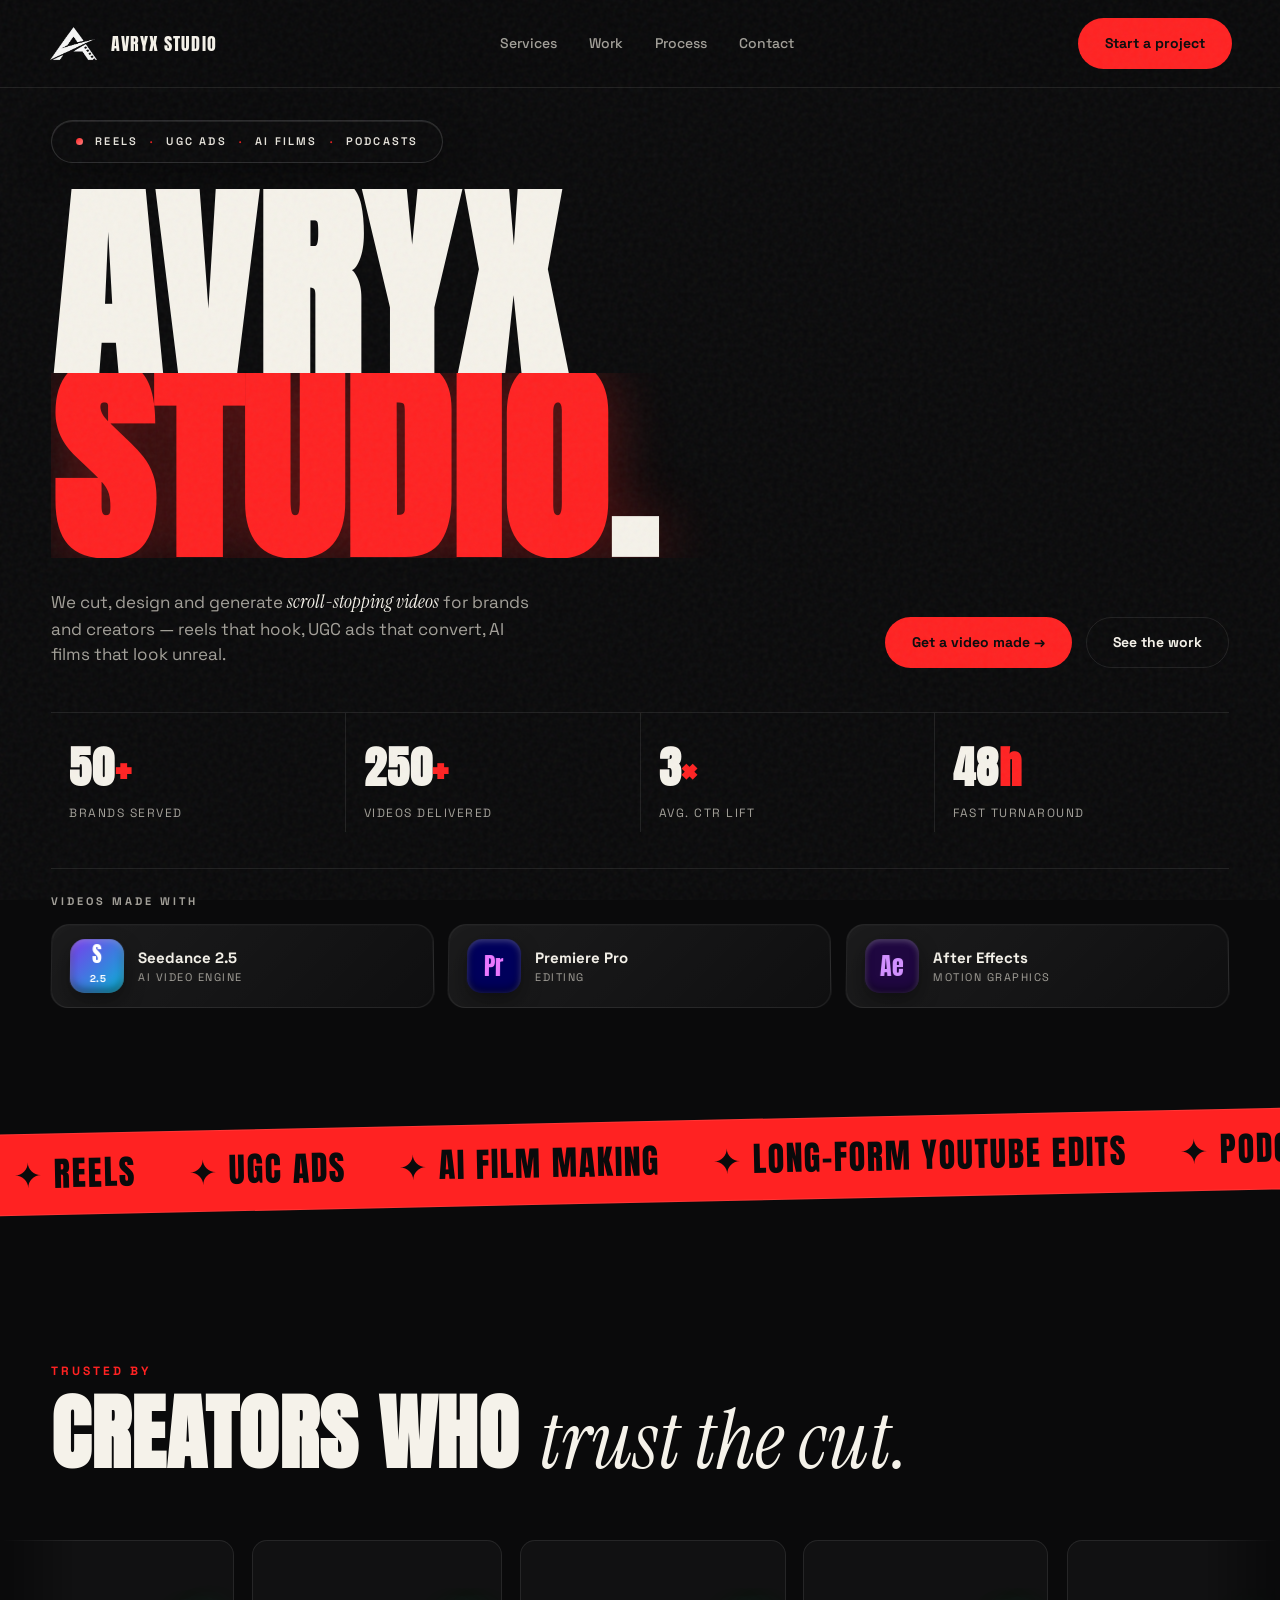
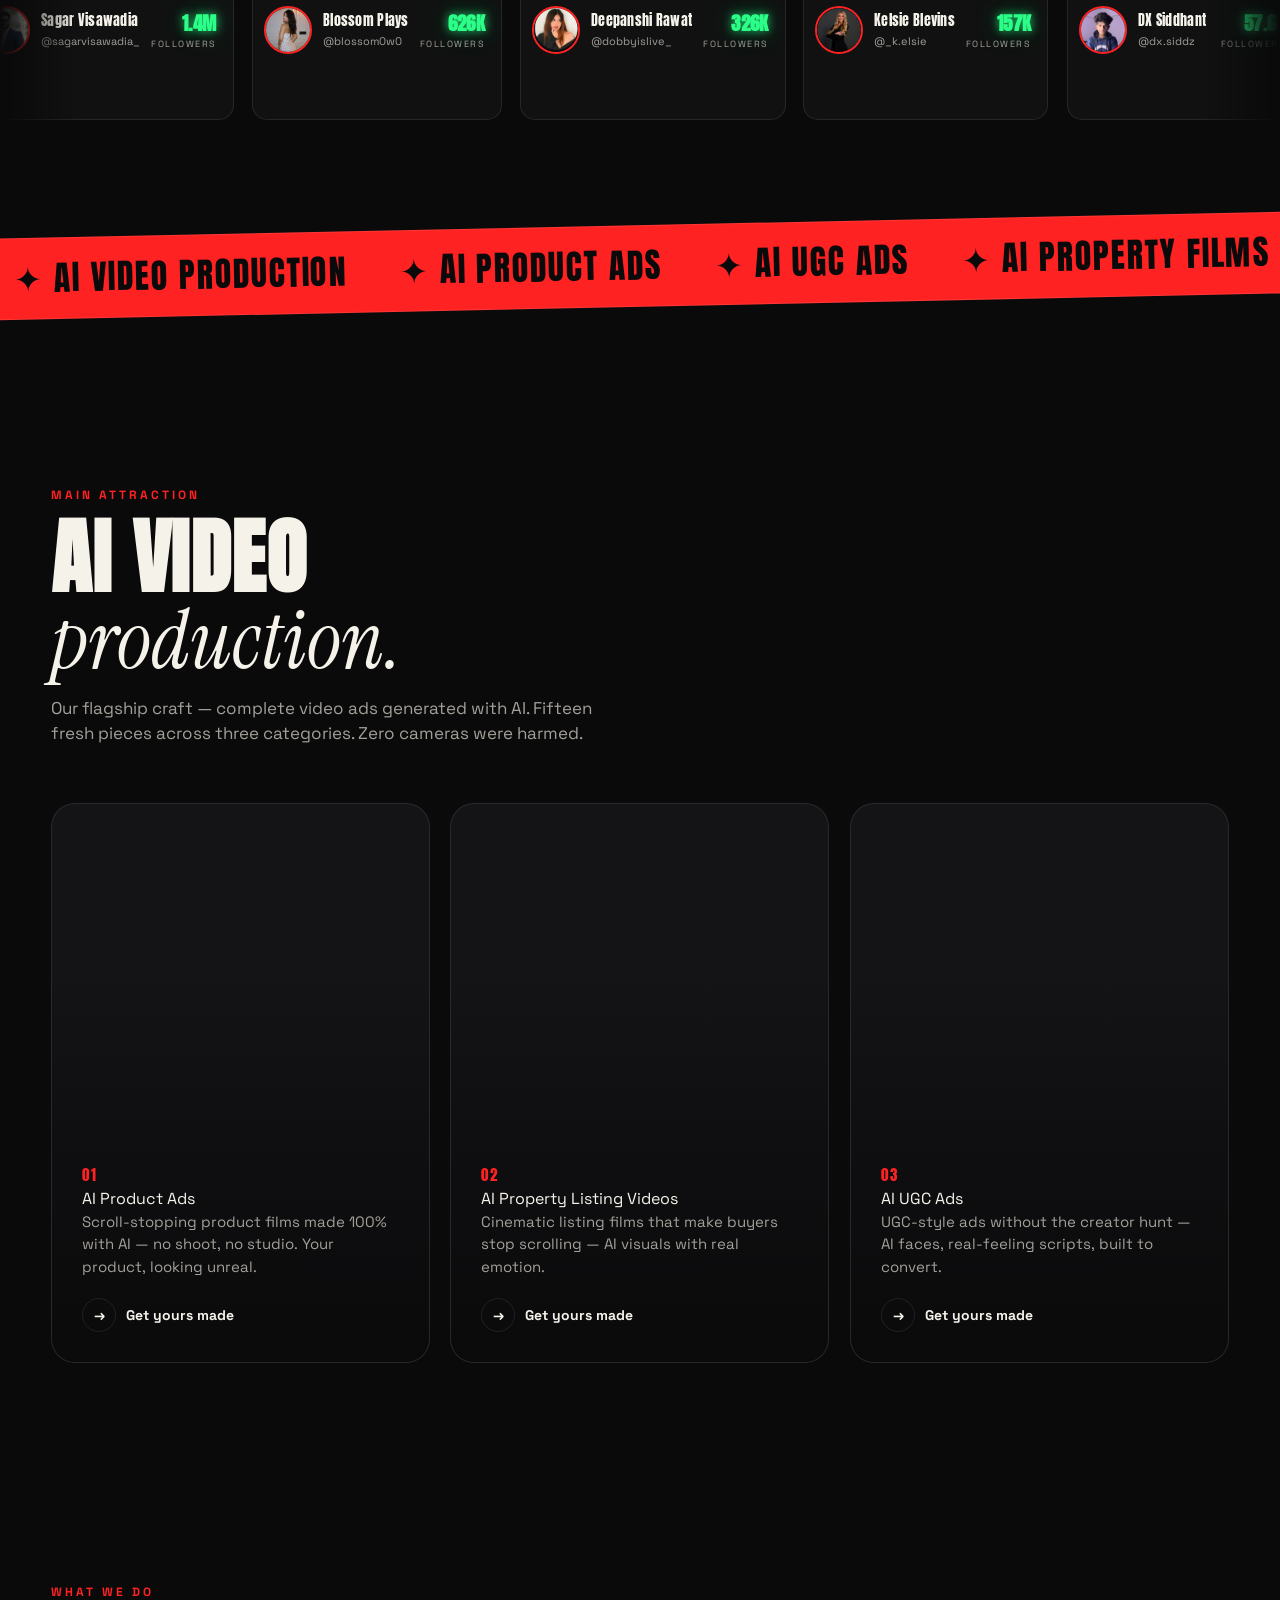
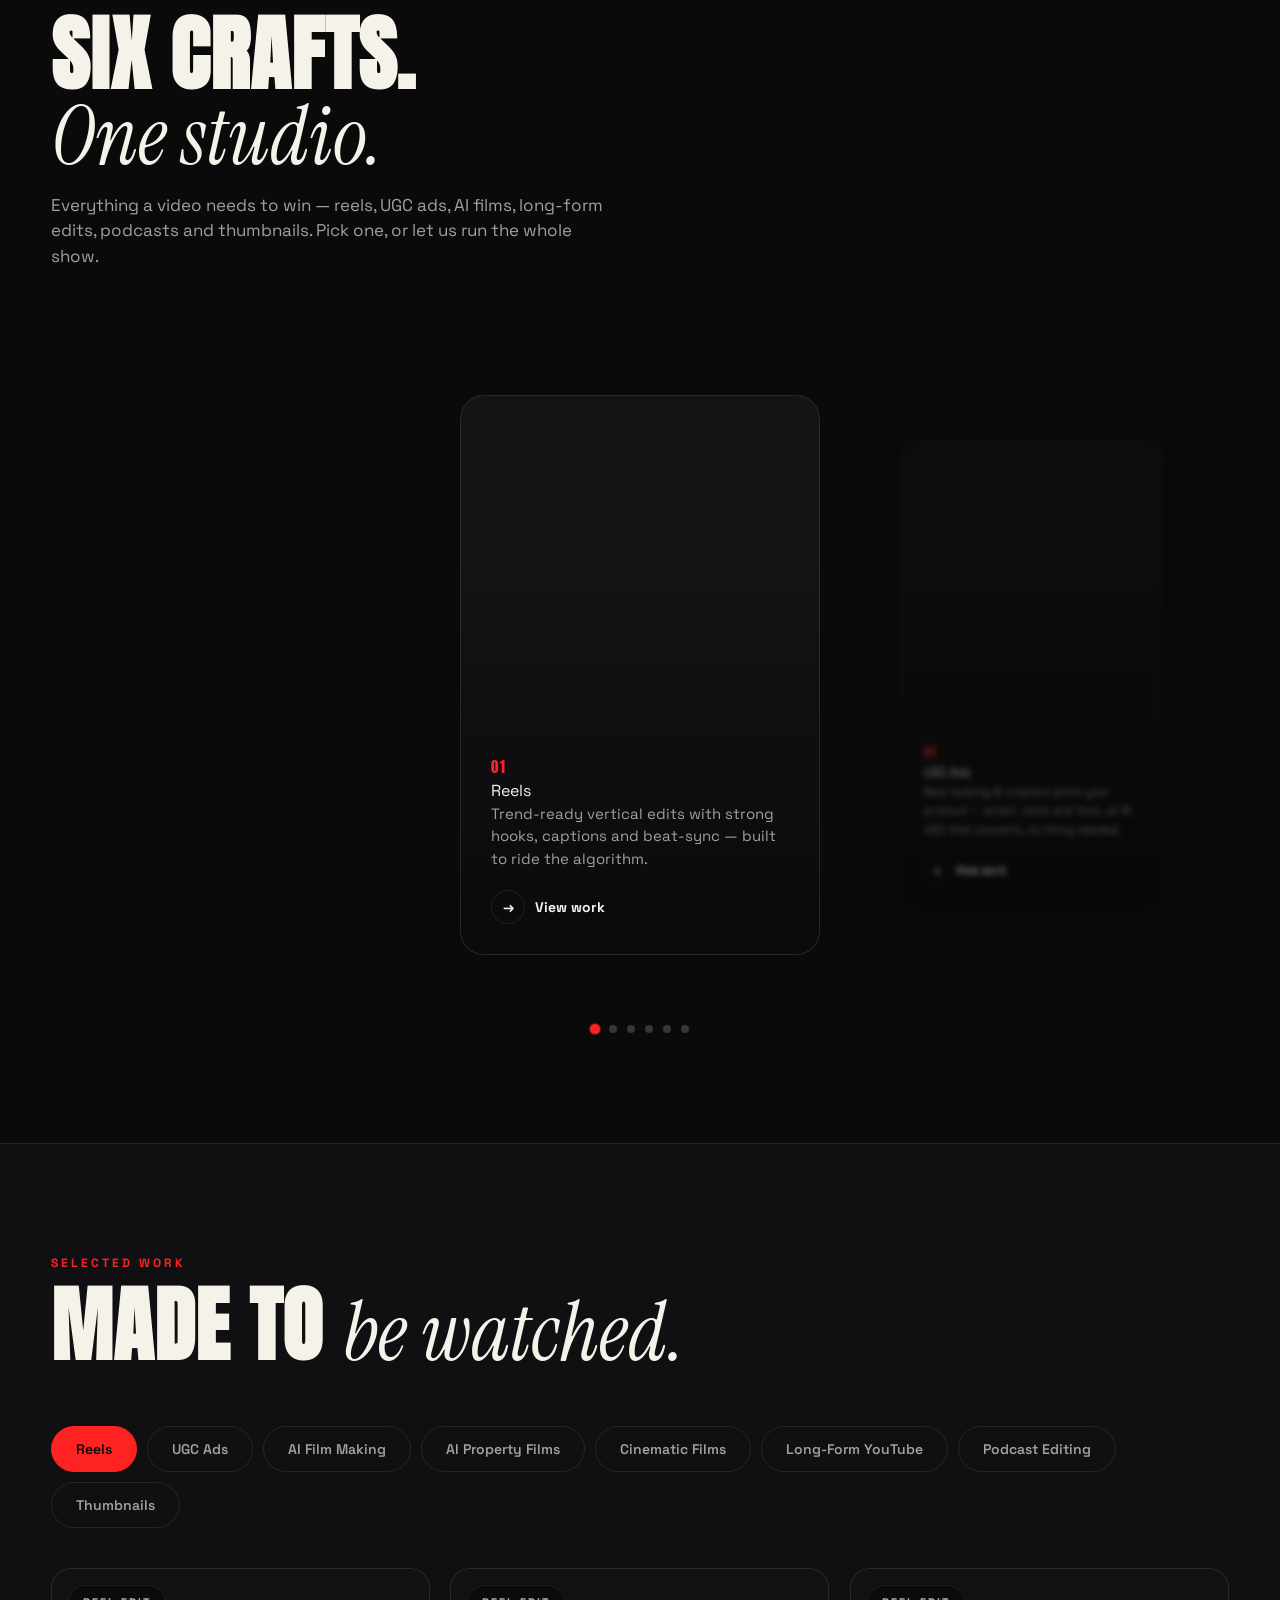
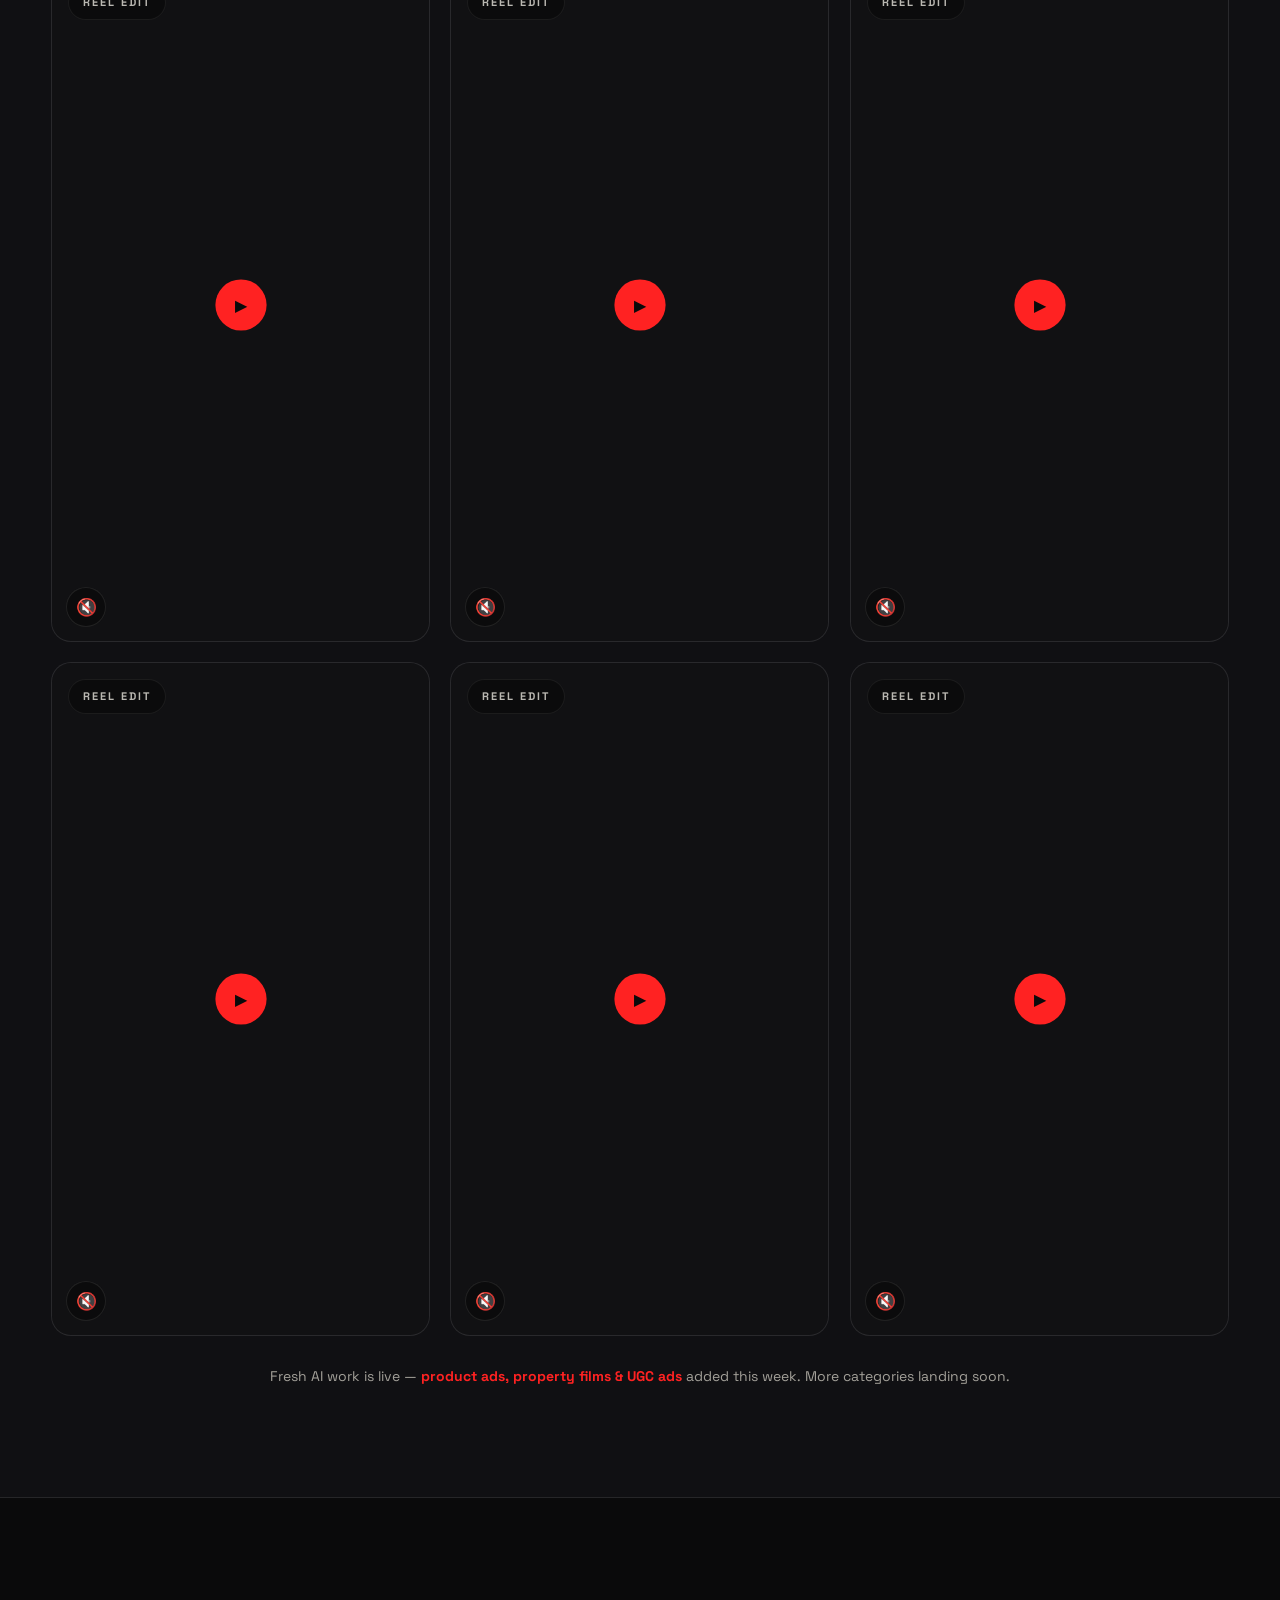
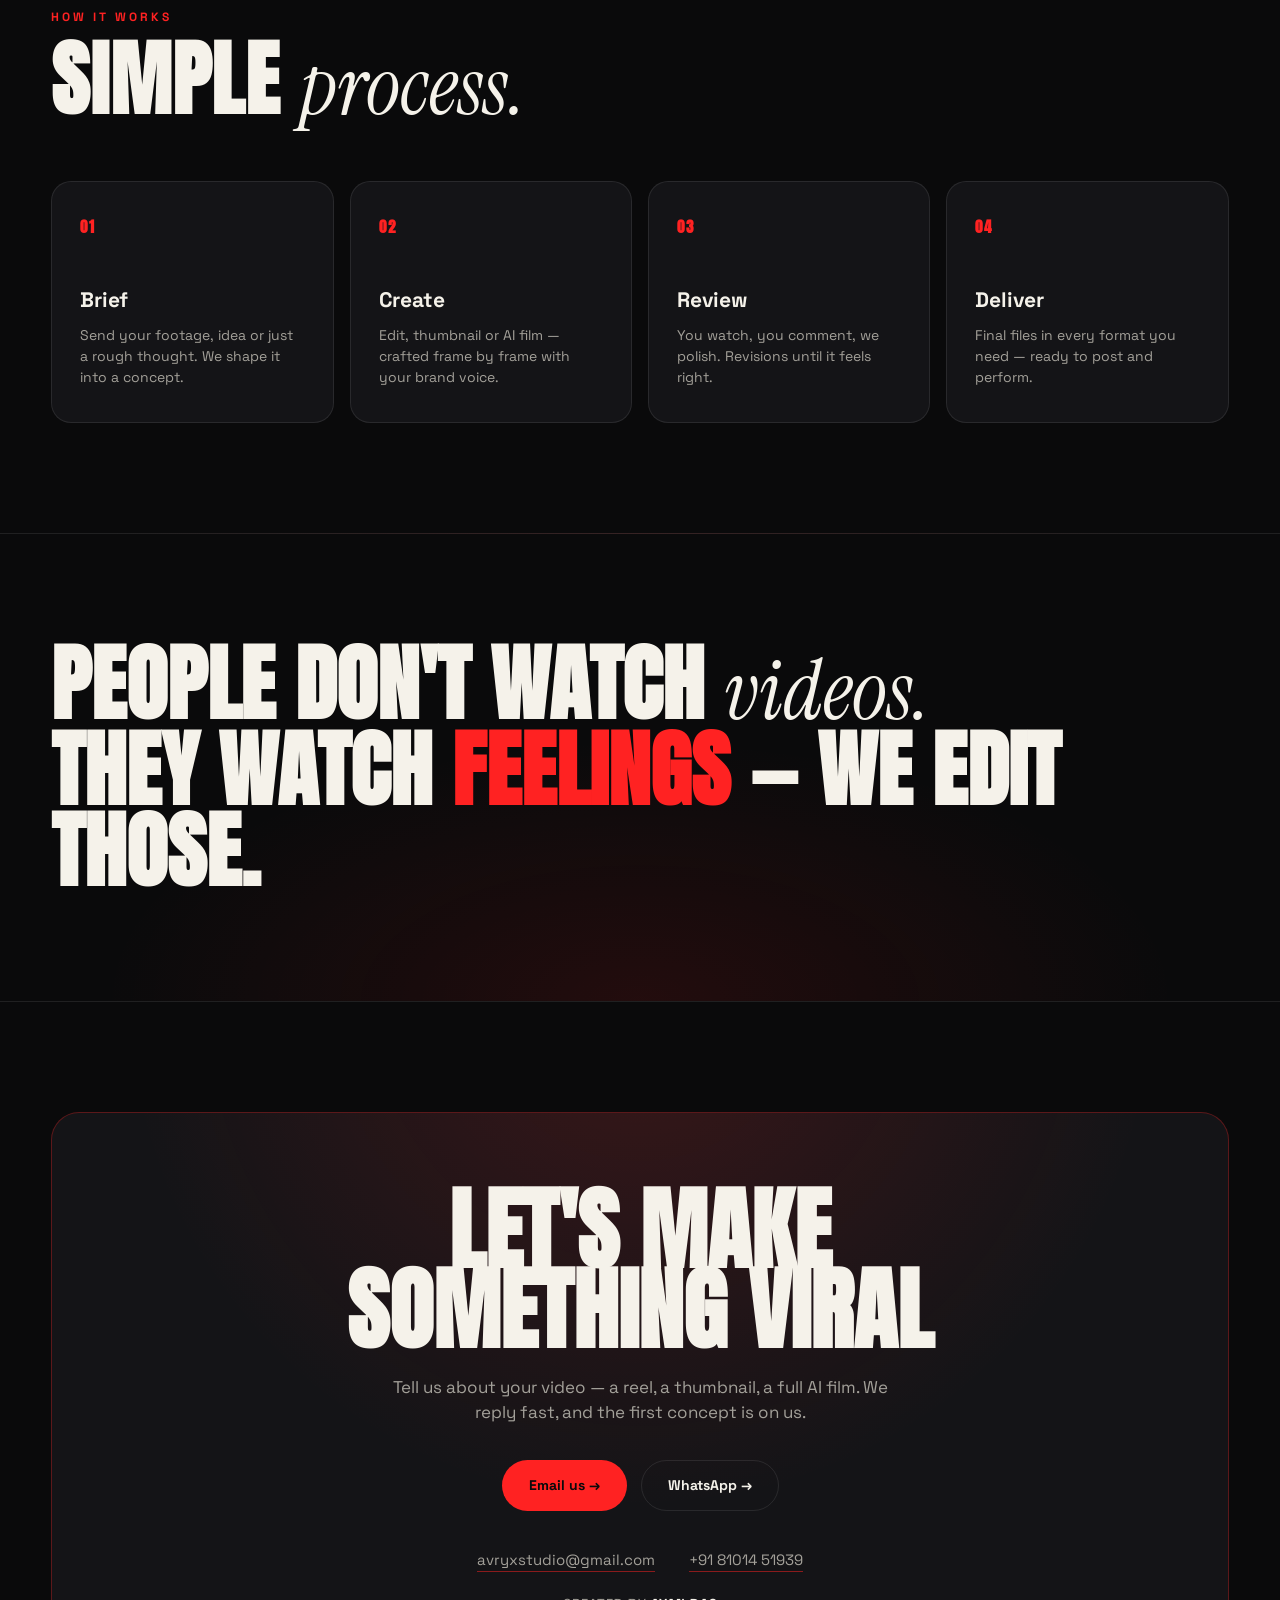
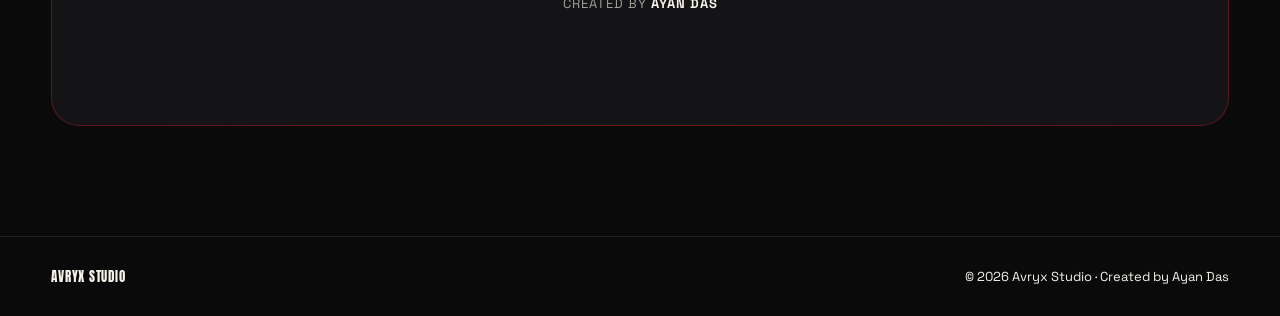
==== commit 4da81e2a: "Cache bust" ====
--- a/index.html
+++ b/index.html
@@ -1,3 +1,4 @@
+<!-- cache-bust 2026-10-08-2245 -->
 <!doctype html>
 <html lang="en">
   <head>
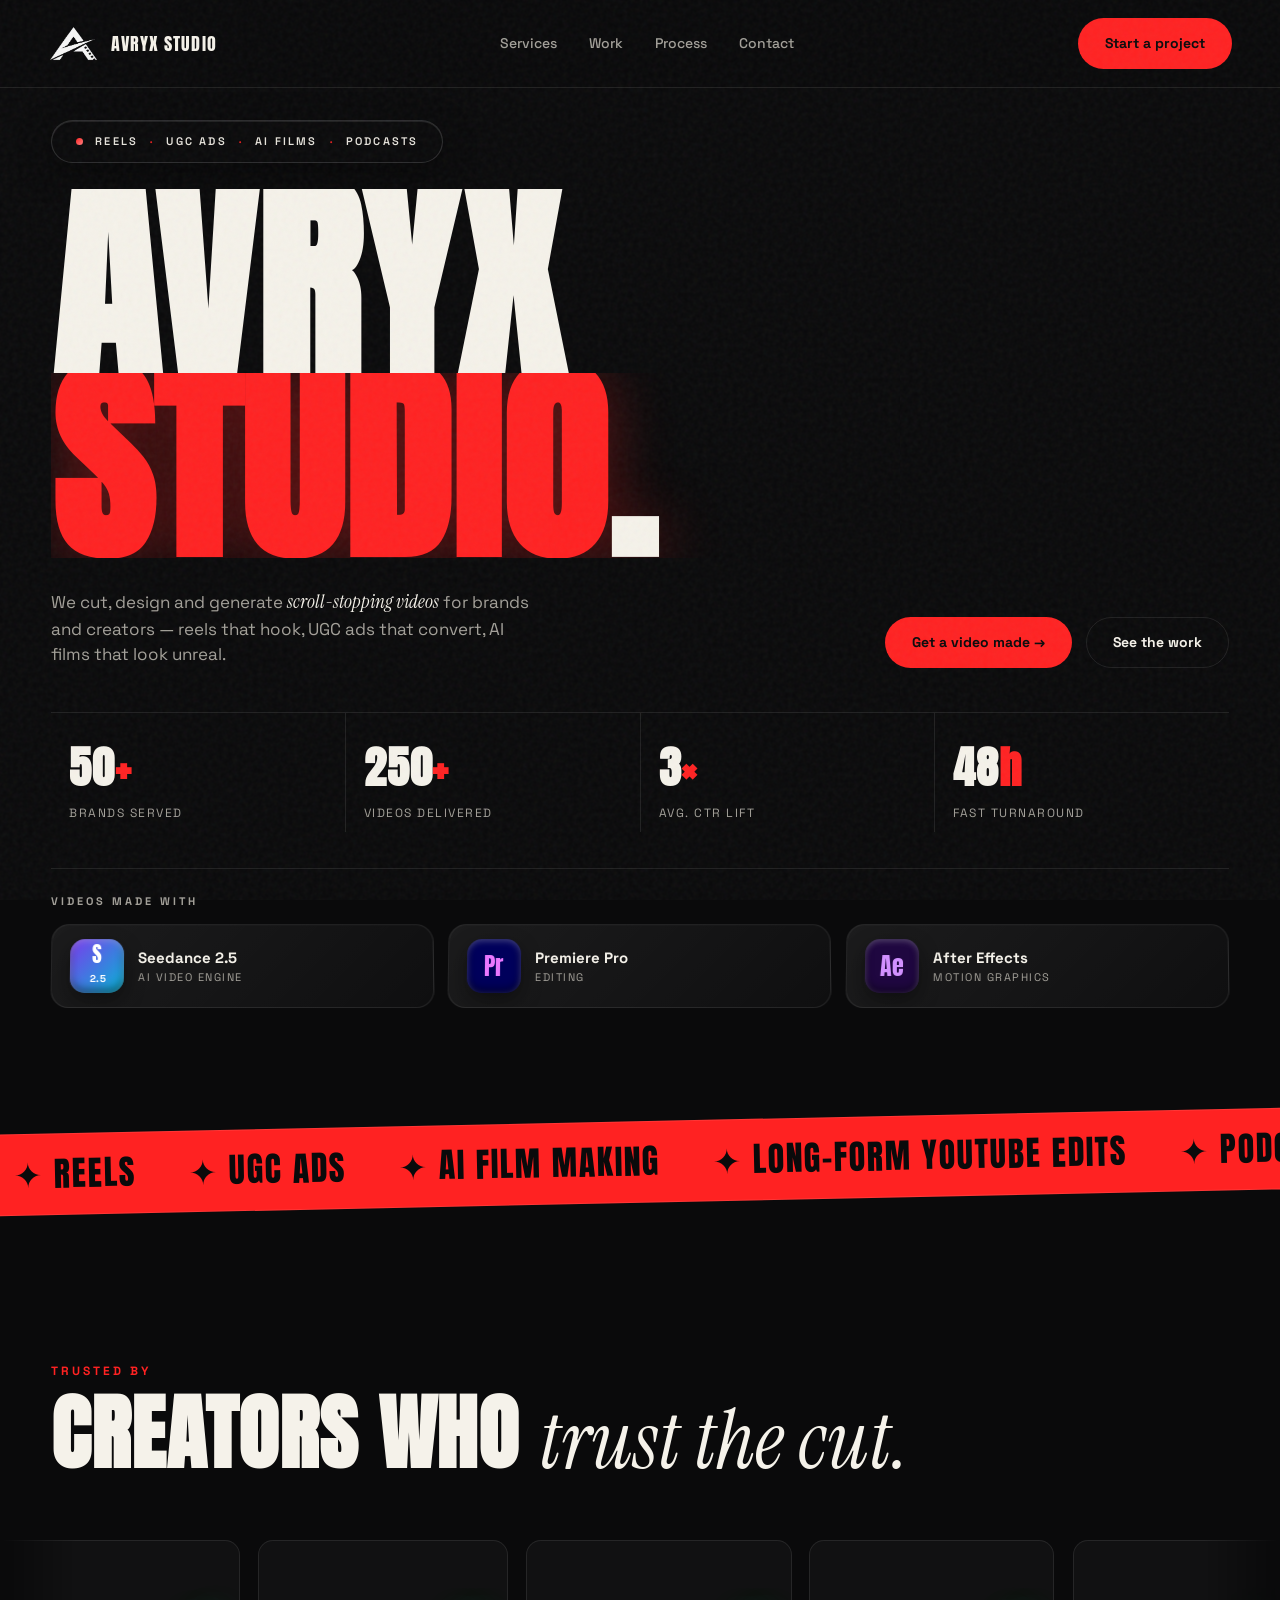
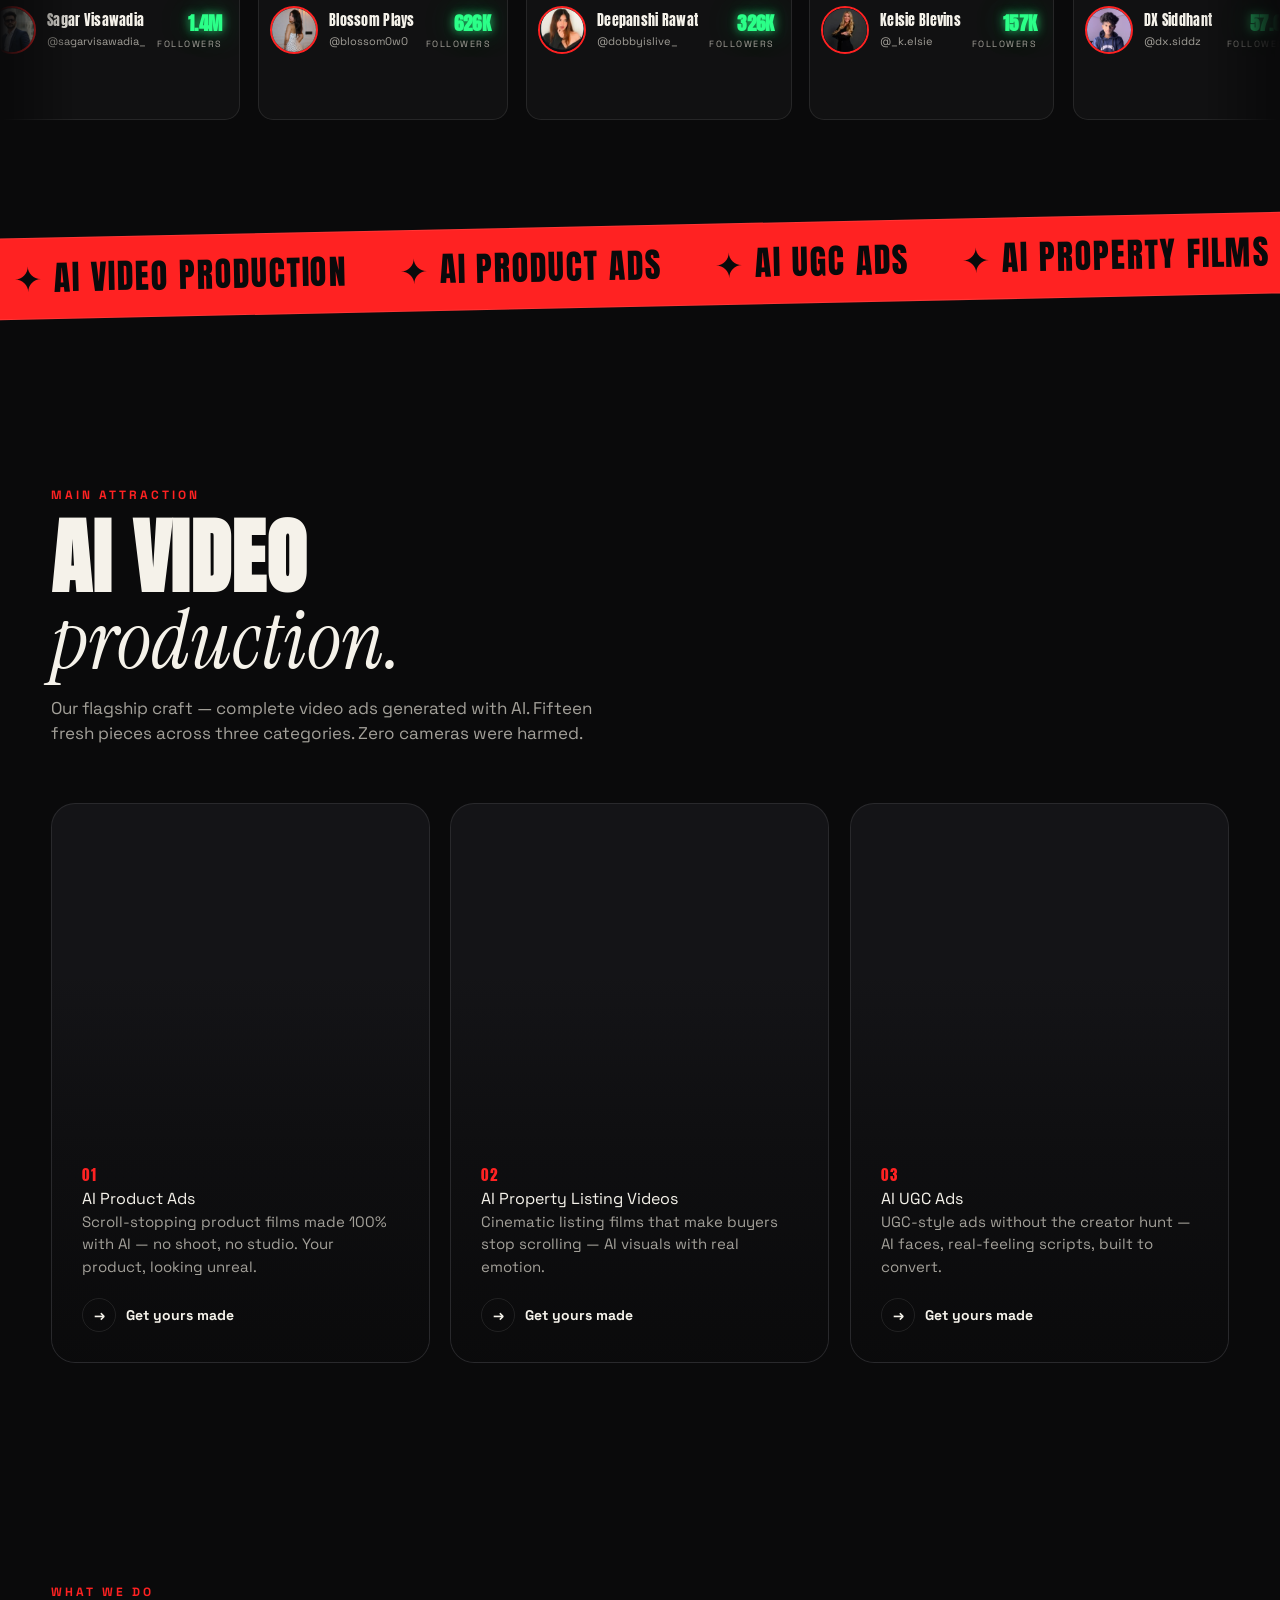
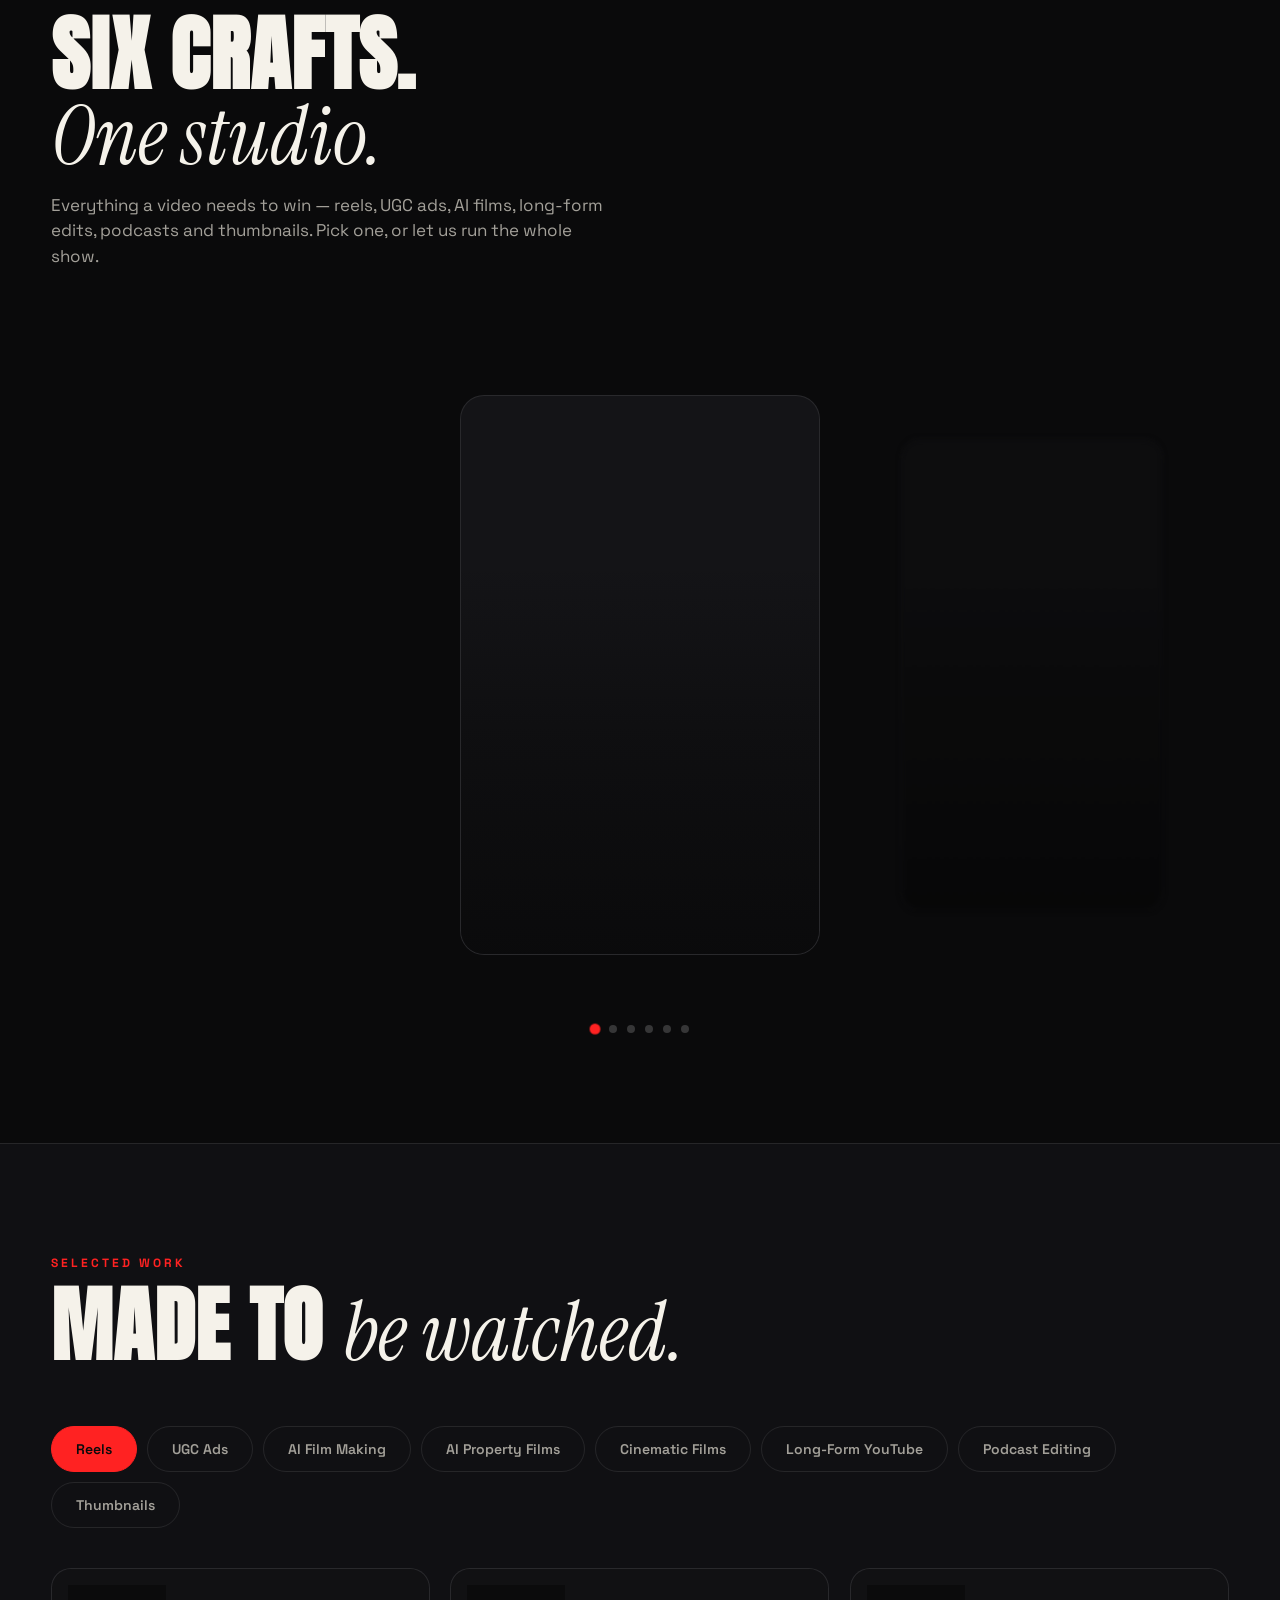
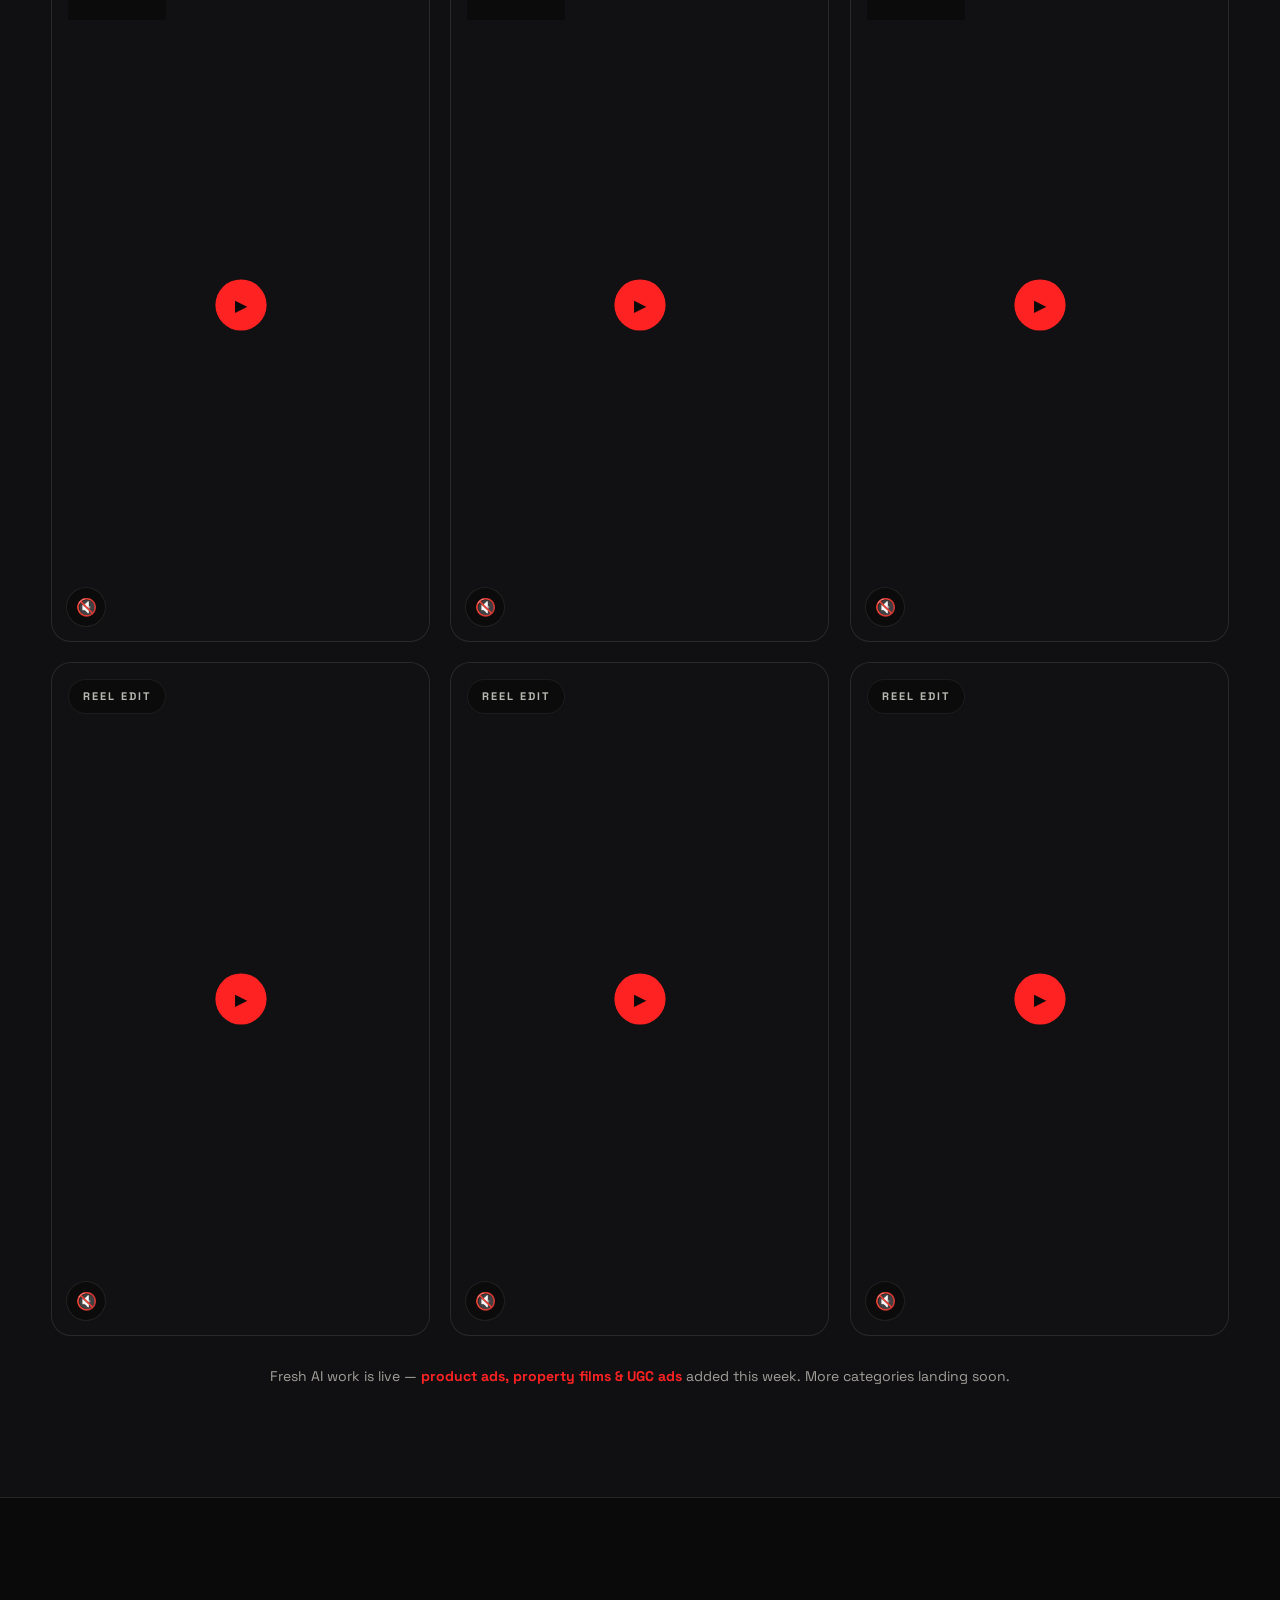
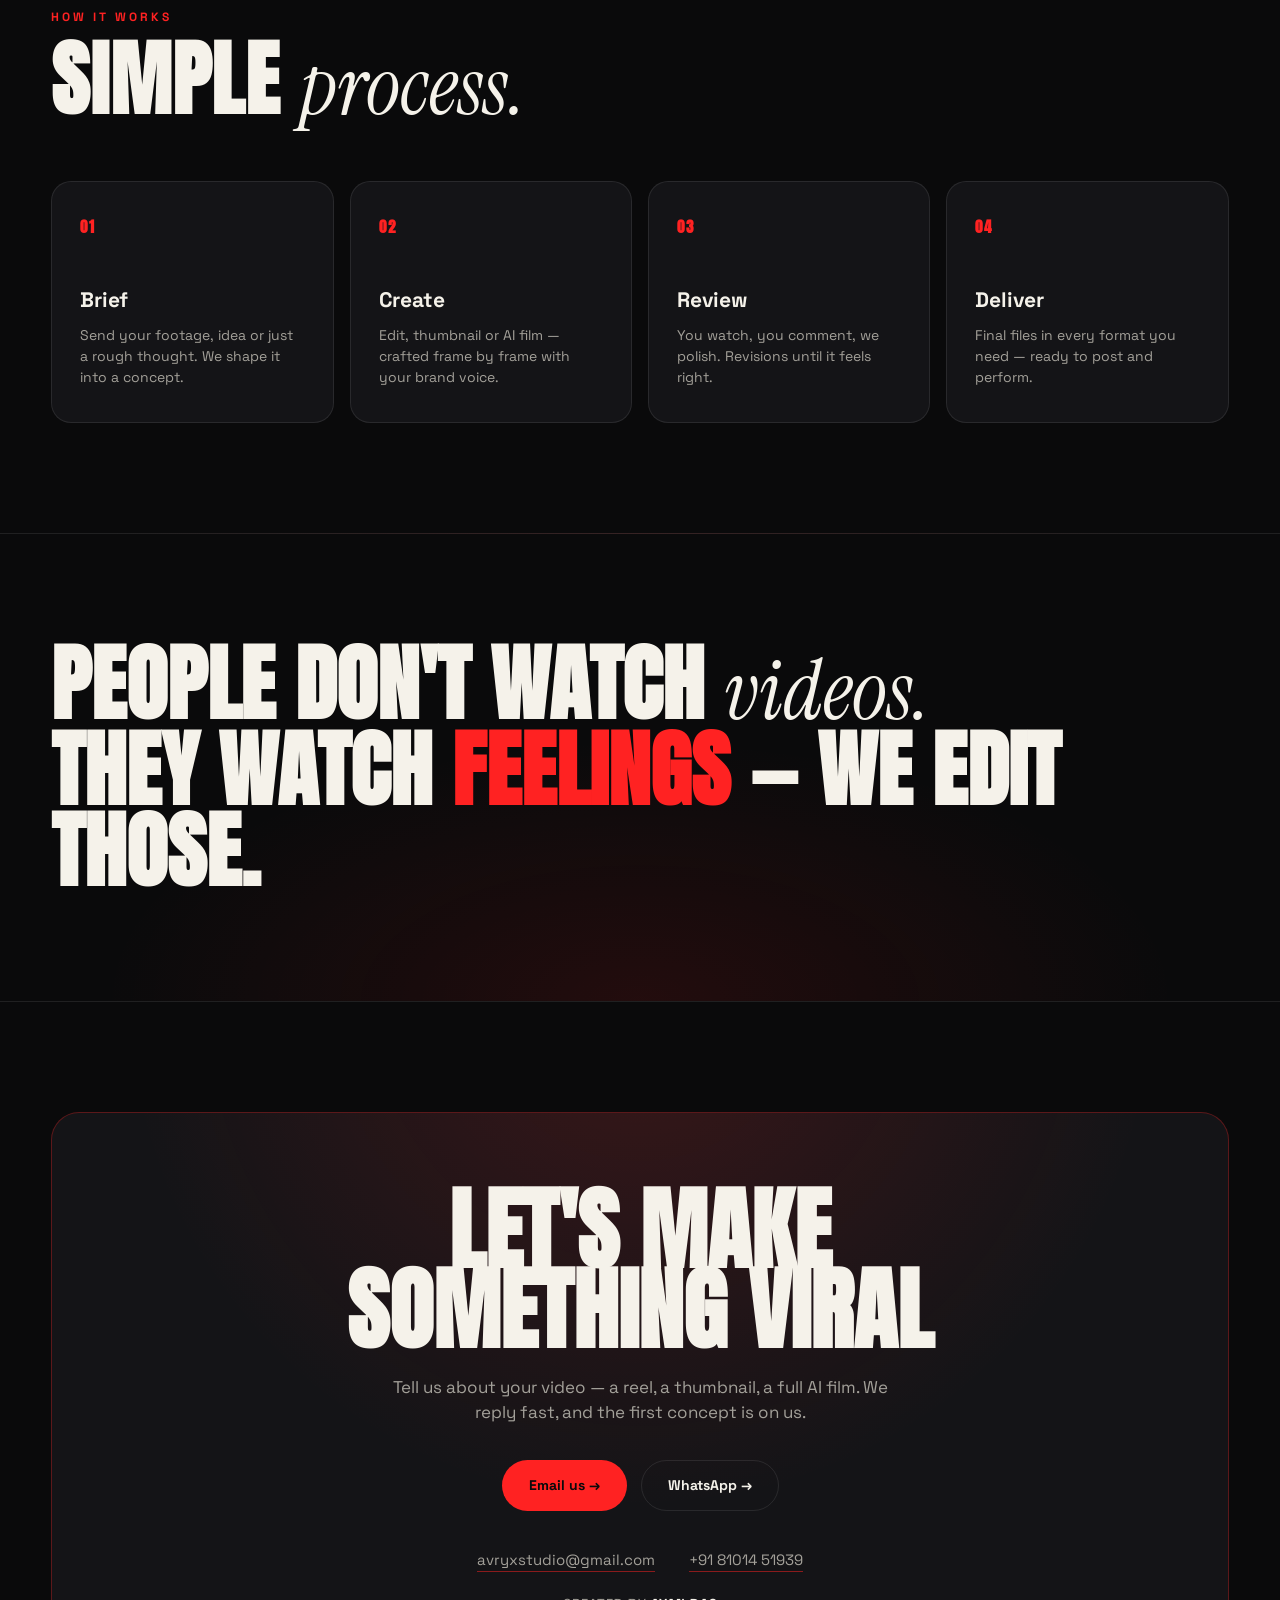
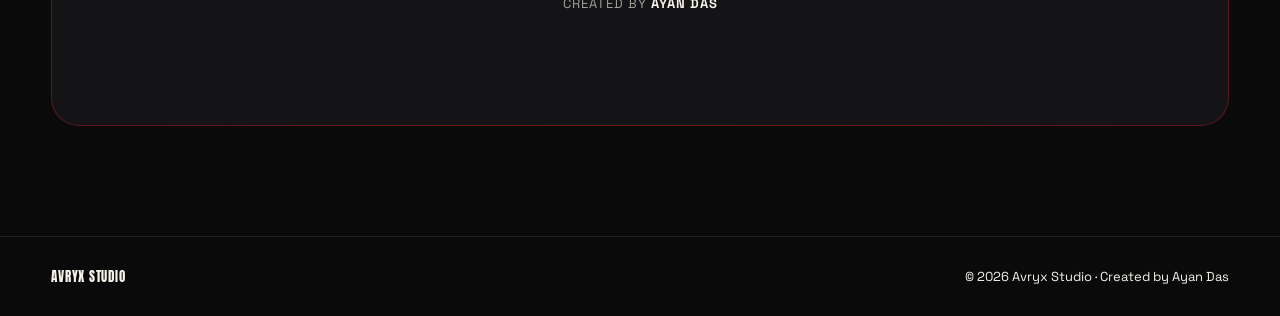
==== commit 4f86711b: "Add Google Search Console verification" ====
--- a/index.html
+++ b/index.html
@@ -2,6 +2,7 @@
 <!doctype html>
 <html lang="en">
   <head>
+    <meta name="google-site-verification" content="KByIDnyTMhmEypXrY1ZCszoMyKtqXwBERtO8fzpC9KA" />
     <meta charset="UTF-8" />
     <link rel="icon" type="image/svg+xml" href="data:image/svg+xml,<svg xmlns='http://www.w3.org/2000/svg' viewBox='0 0 100 100'><rect width='100' height='100' rx='20' fill='%23ff2222'/><text x='50' y='68' font-size='58' font-family='Arial Black' font-weight='900' text-anchor='middle' fill='%230a0a0b'>A</text></svg>" />
     <meta name="viewport" content="width=device-width, initial-scale=1.0" />
@@ -30,7 +31,7 @@
         +'<div class="mw-badge"><span class="mw-tile mw-t-ae">Ae</span><span class="mw-meta"><b>After Effects</b><i>Motion Graphics</i></span><span class="mw-shine"></span></div>'
         +'</div>';
         s.after(d);
-        var io=new IntersectionObserver(function(es){es.forEach(function(e){if(e.isIntersecting){d.classList.add('in');io.disconnect();}})},{threshold:.1});
+        var io=new IntersectionObserver(function(es){es.forEach(function(e){if(e.isIntersecting){d.classList.add('in');io.disconnect();}});},{threshold:.1});
         io.observe(d);
       }
       if(document.readyState==='loading')document.addEventListener('DOMContentLoaded',add);else add();
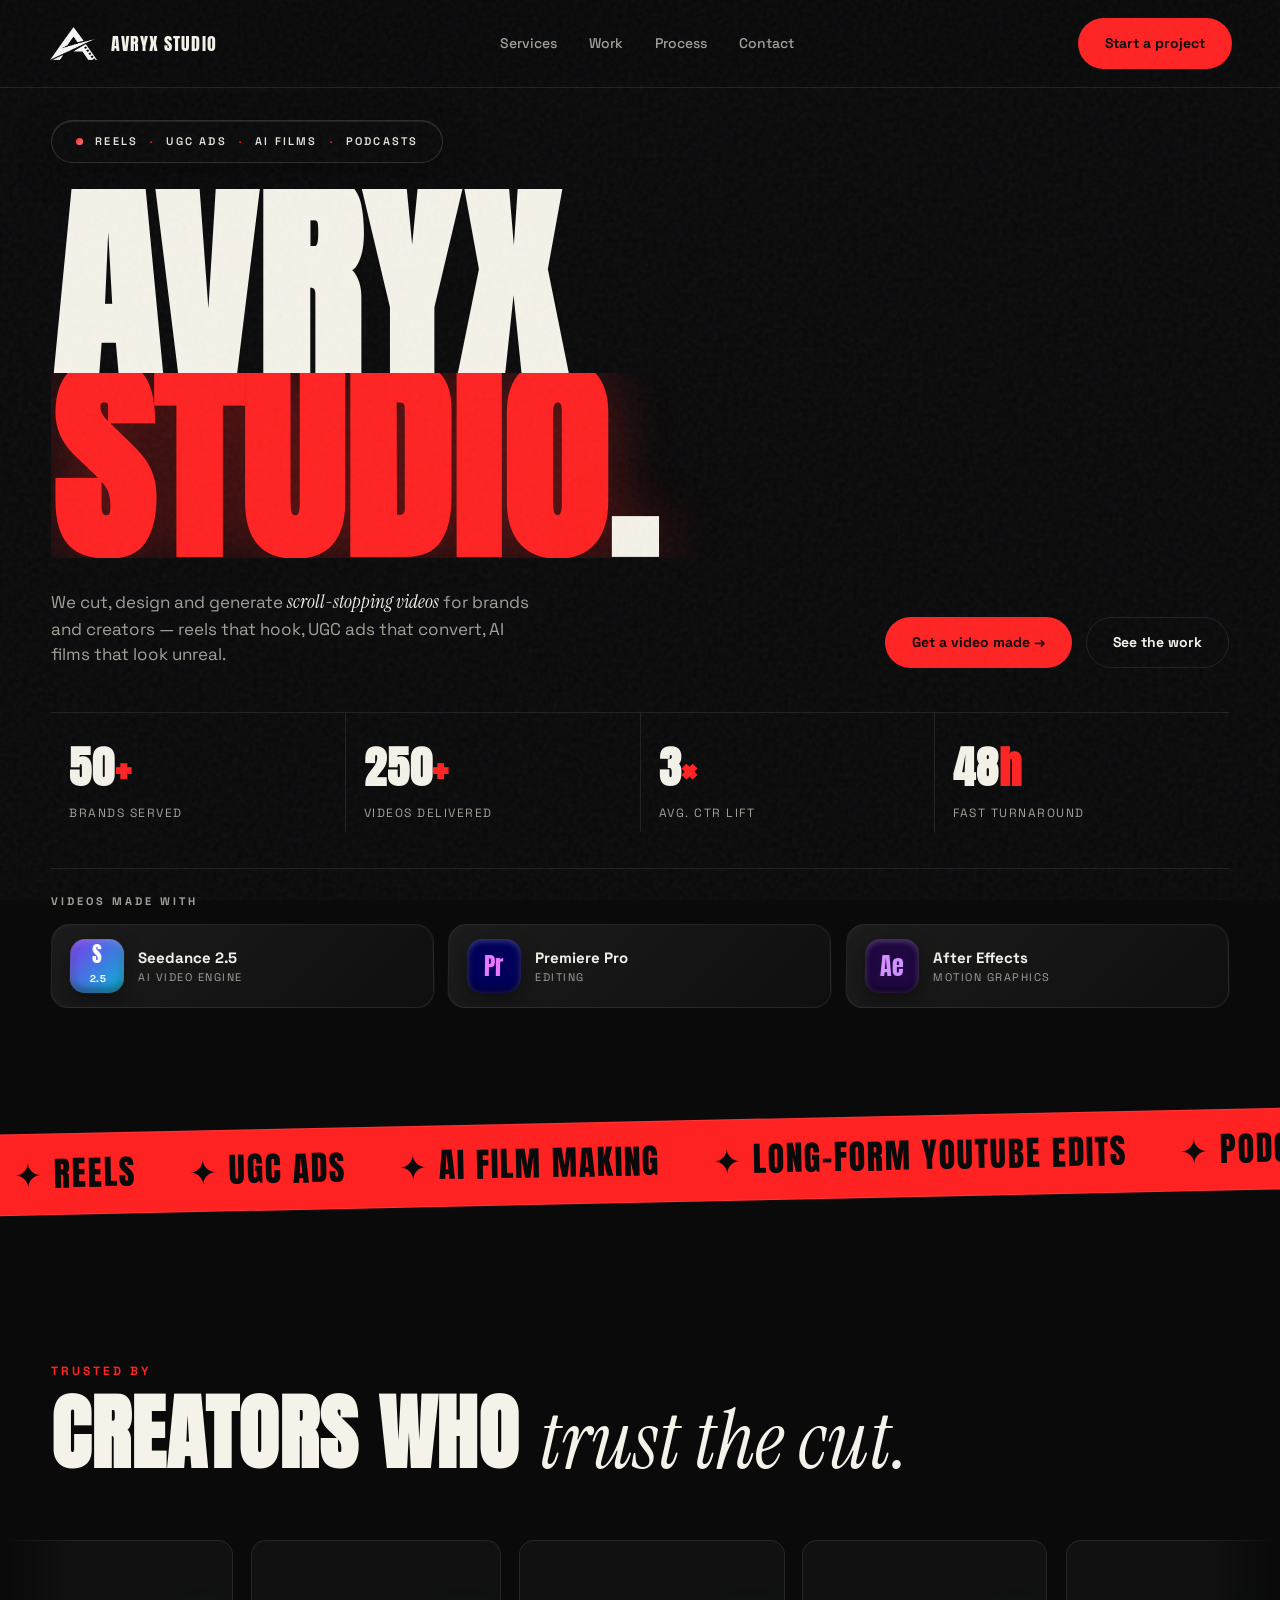
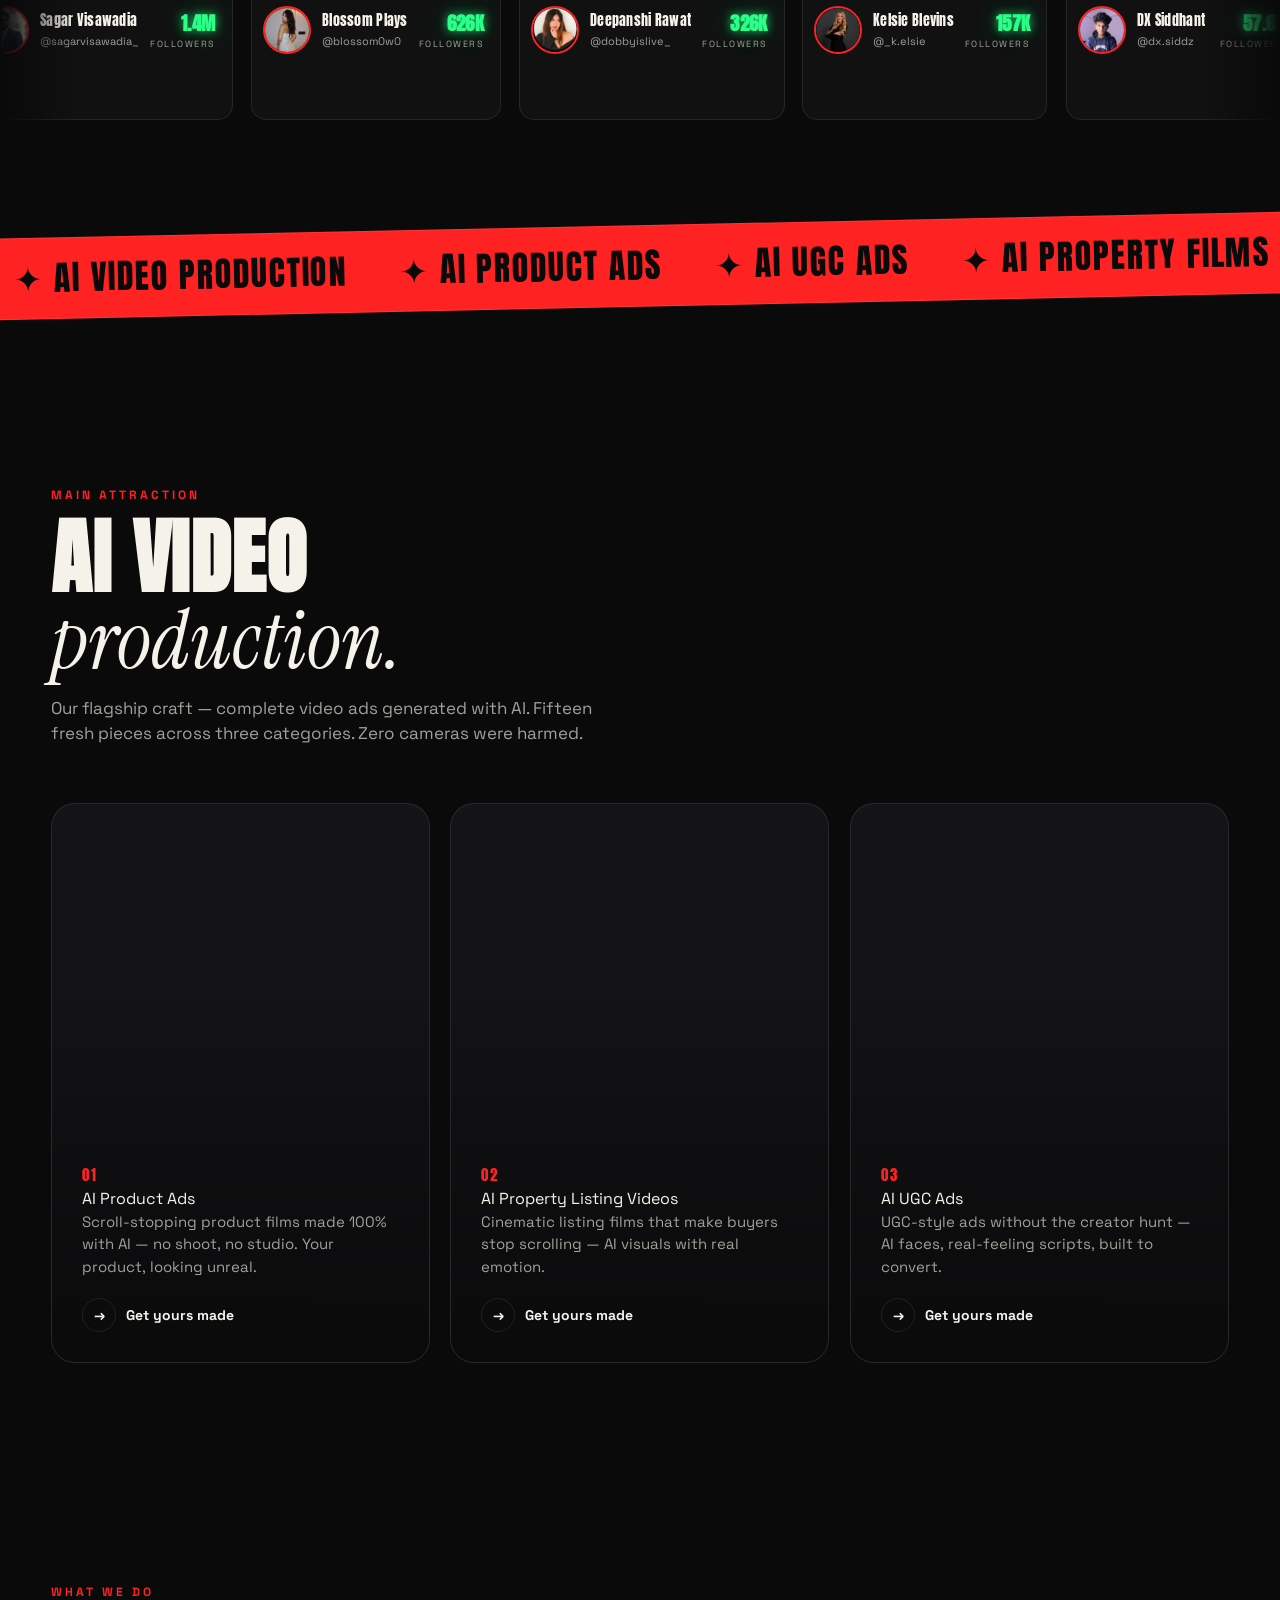
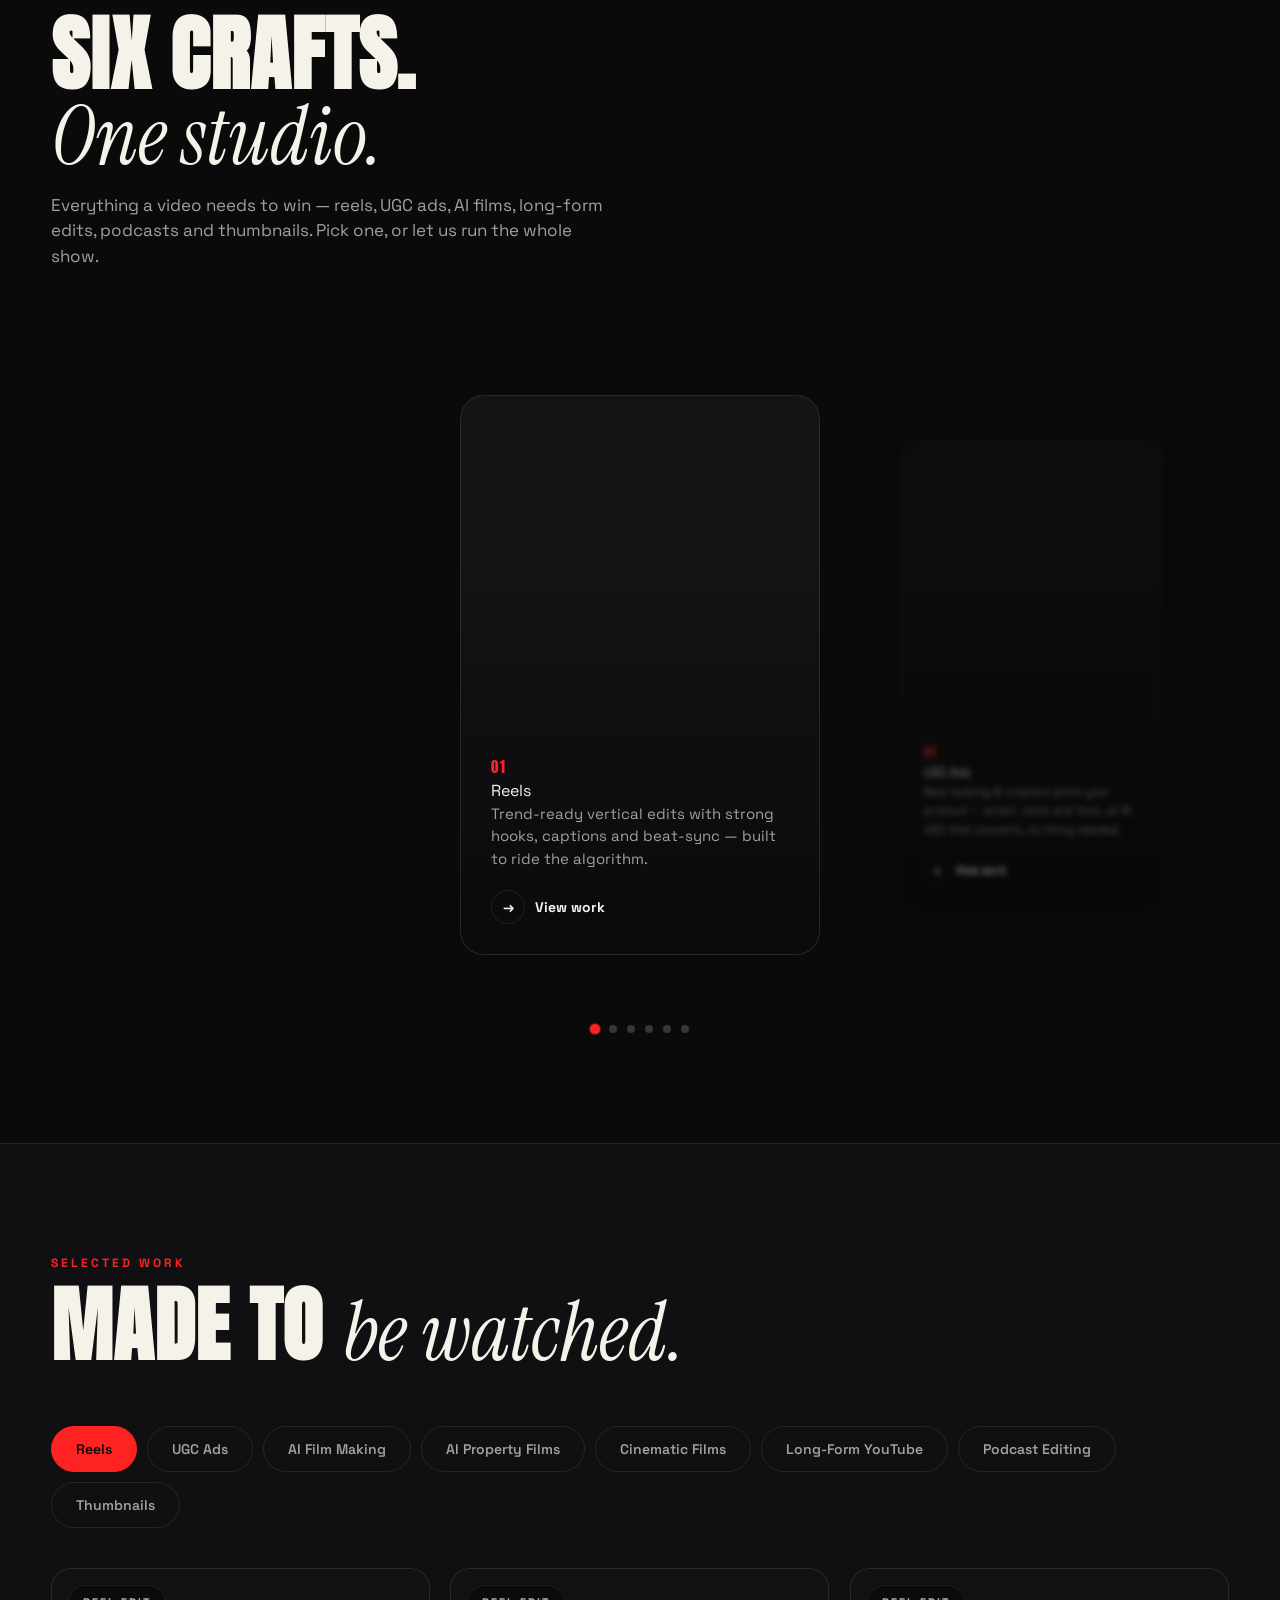
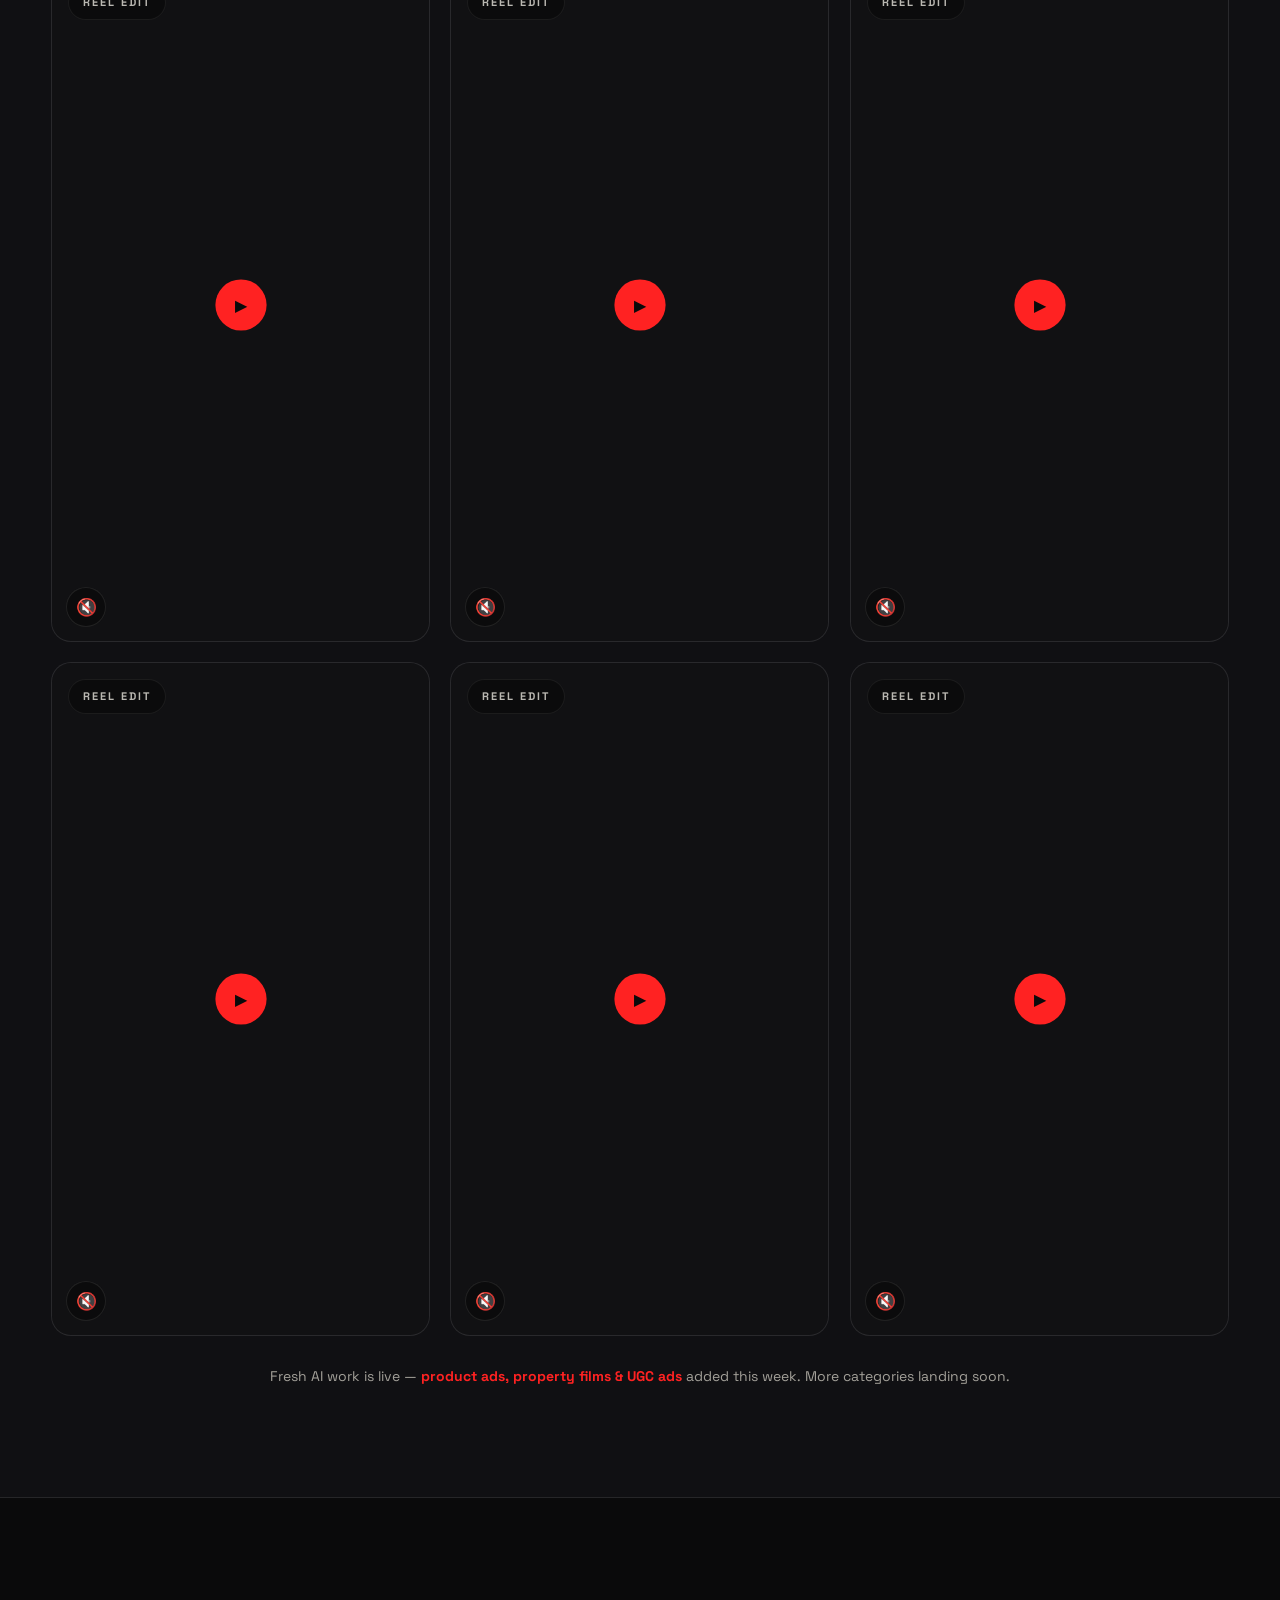
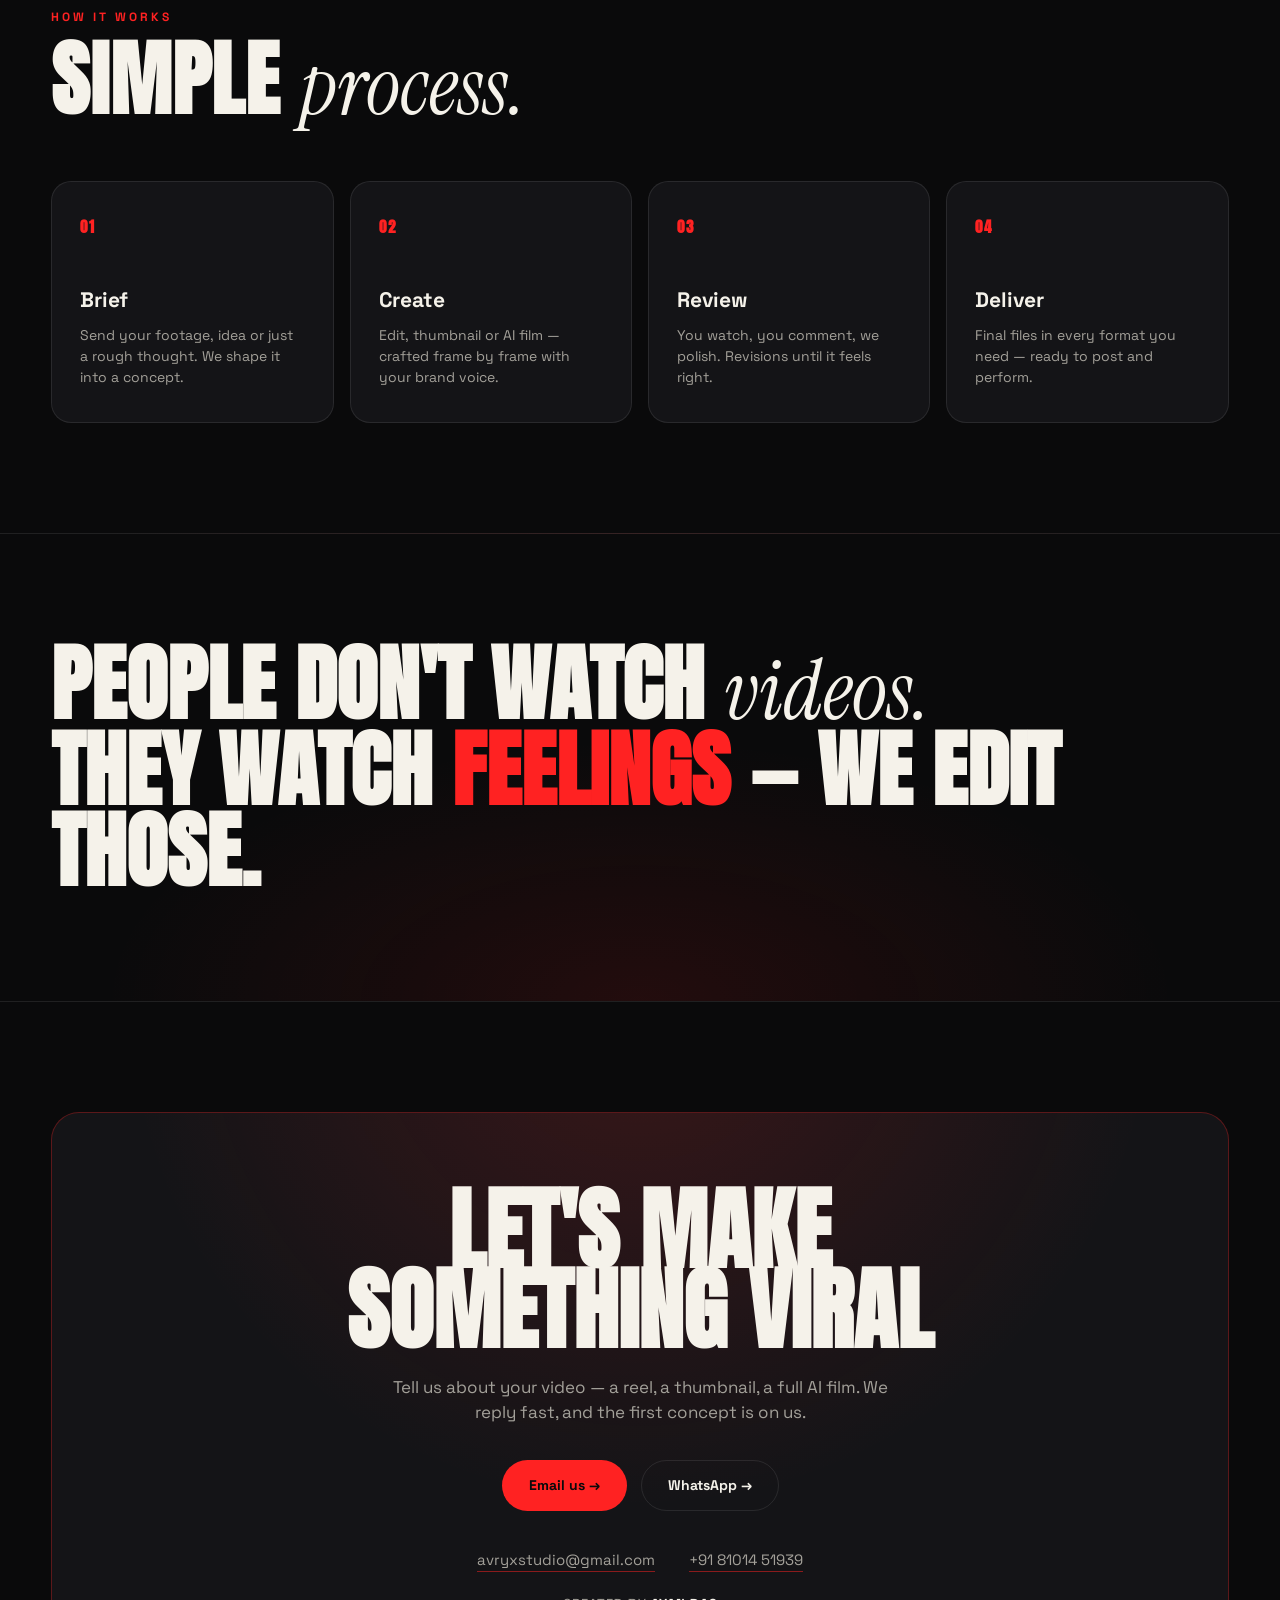
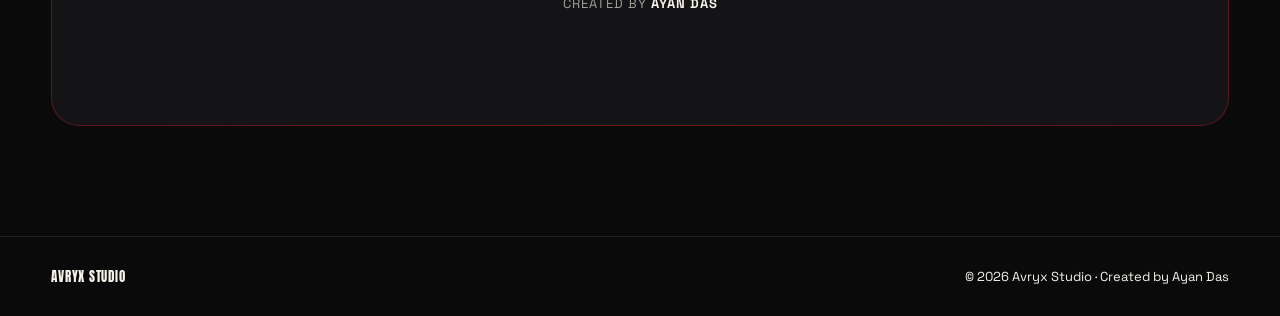
==== commit 403d7404: "Restore original IntersectionObserver line" ====
--- a/index.html
+++ b/index.html
@@ -31,7 +31,7 @@
         +'<div class="mw-badge"><span class="mw-tile mw-t-ae">Ae</span><span class="mw-meta"><b>After Effects</b><i>Motion Graphics</i></span><span class="mw-shine"></span></div>'
         +'</div>';
         s.after(d);
-        var io=new IntersectionObserver(function(es){es.forEach(function(e){if(e.isIntersecting){d.classList.add('in');io.disconnect();}});},{threshold:.1});
+        var io=new IntersectionObserver(function(es){es.forEach(function(e){if(e.isIntersecting){d.classList.add('in');io.disconnect();}})},{threshold:.1});
         io.observe(d);
       }
       if(document.readyState==='loading')document.addEventListener('DOMContentLoaded',add);else add();
